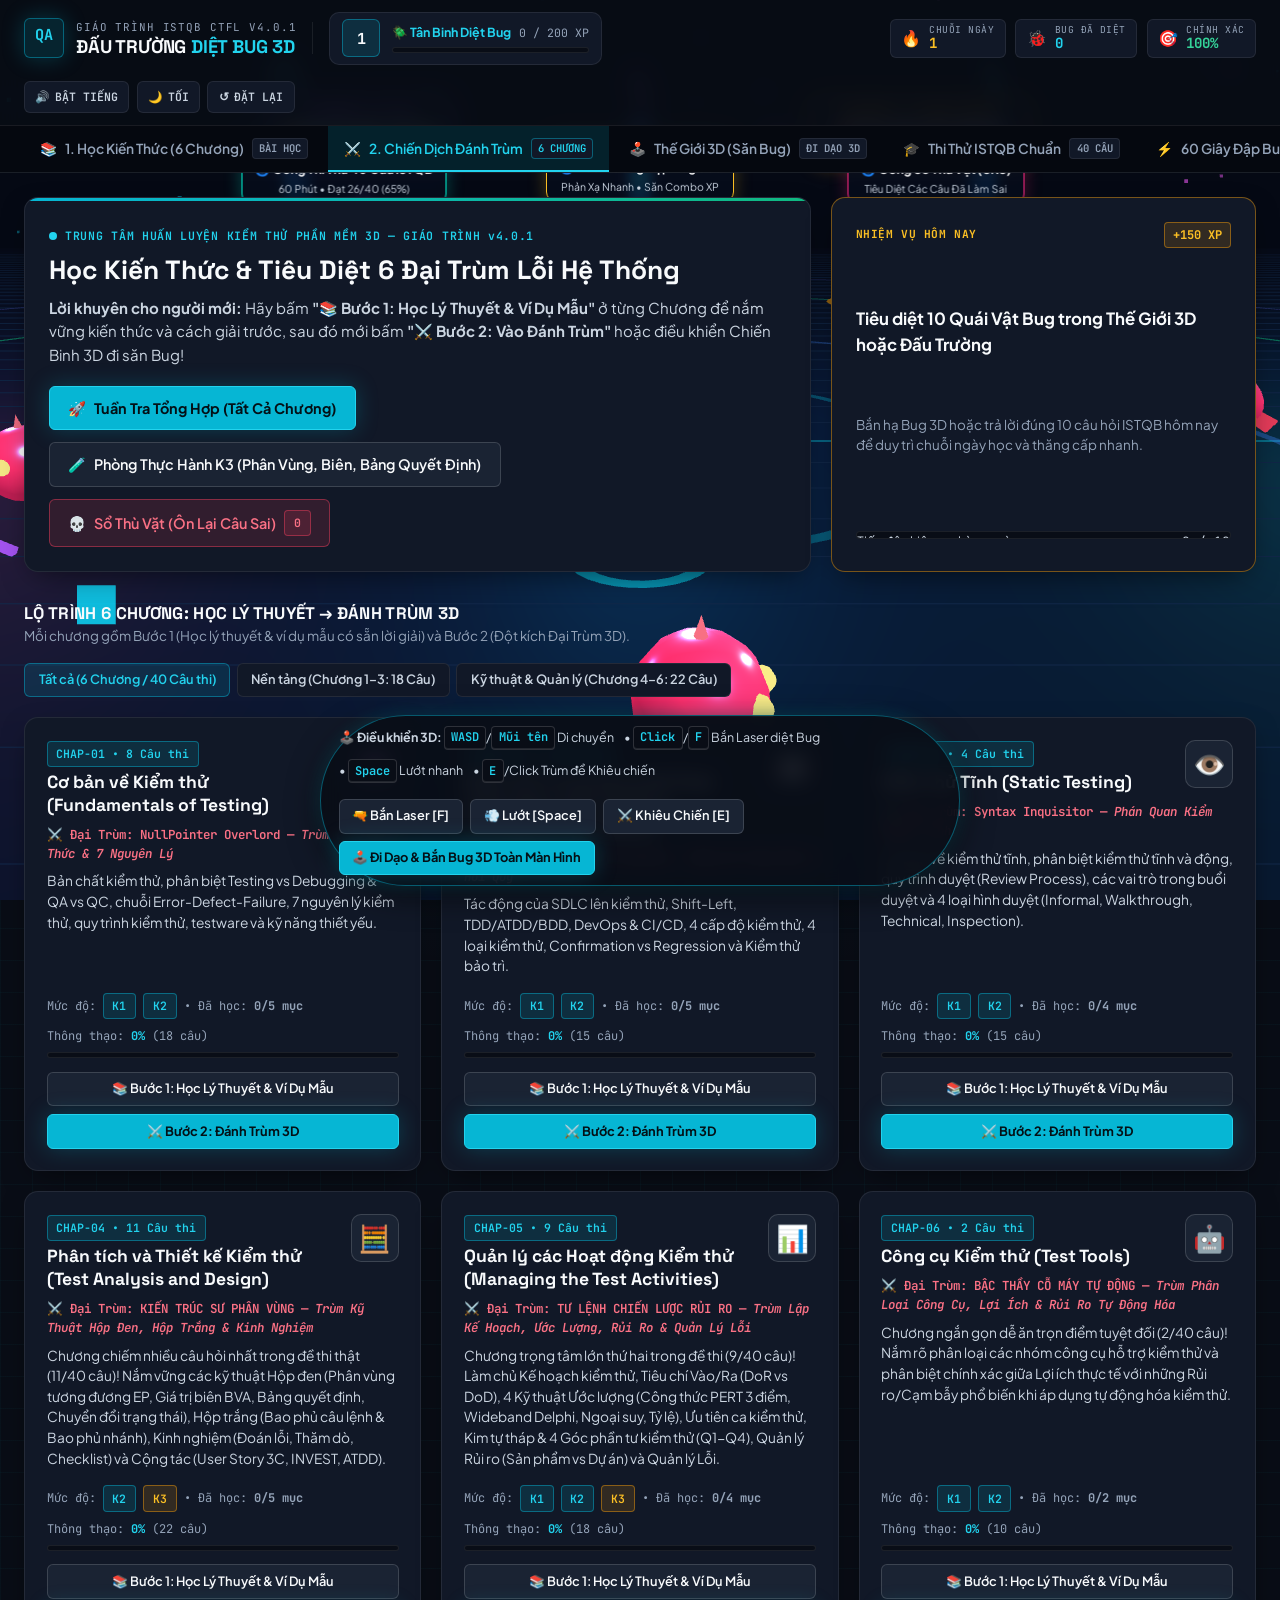
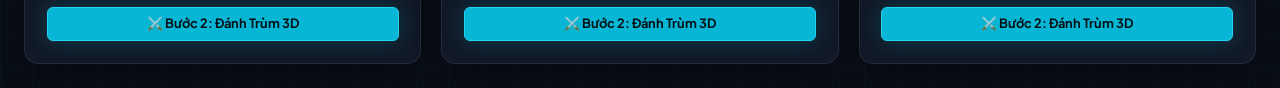
==== ctfl-game/index.html @ eb12db64 "first commit" ====
<!DOCTYPE html>
<html lang="vi" data-theme="dark">
<head>
  <meta charset="UTF-8" />
  <meta name="viewport" content="width=device-width, initial-scale=1.0" />
  <title>Đấu Trường Diệt Bug 3D — Học &amp; Luyện Thi ISTQB CTFL v4.0.1</title>
  <meta name="description" content="Hệ thống học lý thuyết, thực hành tương tác 3D và mô phỏng thi chứng chỉ ISTQB CTFL v4.0.1 tiếng Việt." />
  <link rel="preconnect" href="https://fonts.googleapis.com" />
  <link rel="preconnect" href="https://fonts.gstatic.com" crossorigin />
  <link href="https://fonts.googleapis.com/css2?family=JetBrains+Mono:ital,wght@0,400;0,500;0,600;0,700;1,400&family=Plus+Jakarta+Sans:wght@400;500;600;700;800&family=Space+Grotesk:wght@500;600;700&display=swap" rel="stylesheet" />
  <link rel="stylesheet" href="css/styles.css" />
</head>
<body>
  <!-- Full-Screen Interactive 3D Three.js World Canvas -->
  <canvas id="world3d-canvas" aria-label="Thế giới 3D Đấu Trường Săn Lỗi"></canvas>

  <!-- Background Particle & Tactical FX Canvas -->
  <canvas id="fx-canvas" aria-hidden="true"></canvas>

  <!-- 3D Action Control Bar & Interactive Guide HUD -->
  <div id="world3d-hud" class="world3d-hud" role="region" aria-label="Điều khiển nhân vật 3D">
    <div class="world3d-guide">
      <span><strong>🕹️ Điều khiển 3D:</strong> <kbd>WASD</kbd>/<kbd>Mũi tên</kbd> Di chuyển</span>
      <span>• <kbd>Click</kbd>/<kbd>F</kbd> Bắn Laser diệt Bug</span>
      <span>• <kbd>Space</kbd> Lướt nhanh</span>
      <span>• <kbd>E</kbd>/Click Trùm để Khiêu chiến</span>
    </div>
    <div class="world3d-actions">
      <button id="btn-3d-shoot" class="btn btn-sm btn-secondary" type="button">🔫 Bắn Laser [F]</button>
      <button id="btn-3d-dash" class="btn btn-sm btn-secondary" type="button">💨 Lướt [Space]</button>
      <button id="btn-3d-interact" class="btn btn-sm btn-secondary" type="button">⚔️ Khiêu Chiến [E]</button>
      <button id="btn-toggle-ui-panel" class="btn btn-sm btn-primary" type="button">🕹️ Đi Dạo &amp; Bắn Bug 3D Toàn Màn Hình</button>
    </div>
  </div>

  <!-- Floating Damage / Toast Notification Layer -->
  <div id="floating-fx-layer" class="floating-fx-layer" aria-live="polite"></div>
  <div id="toast-container" class="toast-container" aria-live="polite"></div>

  <!-- Top HUD Navigation & Player Command Bar -->
  <header class="hud-header" role="banner">
    <div class="hud-container">
      <!-- Brand + Player Profile Badge -->
      <div class="hud-brand-profile">
        <div class="brand-badge">
          <div class="brand-emblem" aria-hidden="true">
            <span class="emblem-core">QA</span>
            <span class="emblem-ring"></span>
          </div>
          <div class="brand-titles">
            <span class="brand-tag">GIÁO TRÌNH ISTQB CTFL v4.0.1</span>
            <h1 class="brand-name">ĐẤU TRƯỜNG <span class="text-cyan">DIỆT BUG 3D</span></h1>
          </div>
        </div>

        <div class="hud-divider" aria-hidden="true"></div>

        <!-- Player Tactical Stats Badge -->
        <div class="player-profile-badge" aria-label="Hồ sơ năng lực chiến binh QA">
          <div class="level-orb">
            <span id="hud-level" class="level-num">1</span>
          </div>
          <div class="profile-details">
            <div class="profile-top-row">
              <span id="hud-rank" class="rank-badge">🪲 Tân Binh Diệt Bug</span>
              <span id="hud-xp-text" class="xp-text">0 / 200 XP</span>
            </div>
            <div class="xp-bar-track" role="progressbar" aria-label="Tiến độ kinh nghiệm XP" aria-valuemin="0" aria-valuemax="100" aria-valuenow="0">
              <div id="hud-xp-bar" class="xp-bar-fill" style="width: 0%;"></div>
            </div>
          </div>
        </div>
      </div>

      <!-- Tactical Telemetry Counters -->
      <div class="hud-telemetry" aria-label="Chỉ số chiến đấu">
        <div class="telemetry-pill streak-pill" title="Chuỗi ngày học liên tiếp">
          <span class="telemetry-icon" aria-hidden="true">🔥</span>
          <div class="telemetry-data">
            <span class="telemetry-label">CHUỖI NGÀY</span>
            <span id="hud-streak" class="telemetry-val">1</span>
          </div>
        </div>
        <div class="telemetry-pill bugs-pill" title="Tổng số Bug đã tiêu diệt">
          <span class="telemetry-icon" aria-hidden="true">🐞</span>
          <div class="telemetry-data">
            <span class="telemetry-label">BUG ĐÃ DIỆT</span>
            <span id="hud-bugs-smashed" class="telemetry-val">0</span>
          </div>
        </div>
        <div class="telemetry-pill accuracy-pill" title="Độ chính xác trung bình">
          <span class="telemetry-icon" aria-hidden="true">🎯</span>
          <div class="telemetry-data">
            <span class="telemetry-label">CHÍNH XÁC</span>
            <span id="hud-accuracy" class="telemetry-val">100%</span>
          </div>
        </div>
      </div>

      <!-- Utility Controls -->
      <div class="hud-utilities">
        <button id="btn-sound-toggle" class="icon-btn" type="button" aria-label="Bật/Tắt âm thanh chiến thuật" title="Bật/Tắt Âm thanh">
          <span class="util-icon" aria-hidden="true">🔊</span>
          <span class="util-label">ÂM THANH</span>
        </button>
        <button id="btn-theme-toggle" class="icon-btn" type="button" aria-label="Chuyển đổi giao diện Sáng/Tối" title="Chuyển chế độ Sáng / Tối">
          <span class="util-icon" aria-hidden="true">🌗</span>
          <span class="util-label">GIAO DIỆN</span>
        </button>
        <button id="btn-reset-progress" class="icon-btn icon-btn-danger" type="button" aria-label="Đặt lại toàn bộ dữ liệu" title="Đặt lại tiến trình học tập">
          <span class="util-icon" aria-hidden="true">↺</span>
          <span class="util-label">ĐẶT LẠI</span>
        </button>
      </div>
    </div>

    <!-- Primary Tactical Mode Navigation Tabs -->
    <nav class="hud-nav" aria-label="Chế độ huấn luyện chính">
      <div class="hud-nav-inner">
        <button class="nav-tab" type="button" data-view="study">
          <span class="nav-tab-icon" aria-hidden="true">📚</span>
          <span class="nav-tab-text">1. Học Kiến Thức (6 Chương)</span>
          <span class="nav-tab-code">BÀI HỌC</span>
        </button>
        <button class="nav-tab active" type="button" data-view="campaign">
          <span class="nav-tab-icon" aria-hidden="true">⚔️</span>
          <span class="nav-tab-text">2. Chiến Dịch Đánh Trùm</span>
          <span class="nav-tab-code">6 CHƯƠNG</span>
        </button>
        <button class="nav-tab" type="button" data-view="world3d">
          <span class="nav-tab-icon" aria-hidden="true">🕹️</span>
          <span class="nav-tab-text">Thế Giới 3D (Săn Bug)</span>
          <span class="nav-tab-code">ĐI DẠO 3D</span>
        </button>
        <button class="nav-tab" type="button" data-view="exam">
          <span class="nav-tab-icon" aria-hidden="true">🎓</span>
          <span class="nav-tab-text">Thi Thử ISTQB Chuẩn</span>
          <span class="nav-tab-code">40 CÂU</span>
        </button>
        <button class="nav-tab" type="button" data-view="blitz">
          <span class="nav-tab-icon" aria-hidden="true">⚡</span>
          <span class="nav-tab-text">60 Giây Đập Bug</span>
          <span class="nav-tab-code">60 GIÂY</span>
        </button>
        <button class="nav-tab" type="button" data-view="flashcards">
          <span class="nav-tab-icon" aria-hidden="true">🃏</span>
          <span class="nav-tab-text">Thẻ Nhớ Thuật Ngữ</span>
          <span class="nav-tab-code">LẬT THẺ</span>
        </button>
        <button class="nav-tab" type="button" data-view="codex">
          <span class="nav-tab-icon" aria-hidden="true">📖</span>
          <span class="nav-tab-text">Bí Kíp &amp; Thành Tựu</span>
          <span class="nav-tab-code">TRA CỨU</span>
        </button>
      </div>
    </nav>
  </header>

  <!-- Main Workspace -->
  <main class="main-workspace" role="main">

    <!-- ===================================================================
         VIEW 0: HỌC KIẾN THỨC TRƯỚC KHI THI (#view-study)
         =================================================================== -->
    <section id="view-study" class="view-section hidden" aria-labelledby="study-heading">
      <div class="codex-explorer-card" style="margin-bottom: 1.5rem;">
        <div class="codex-explorer-header">
          <div>
            <span class="status-badge badge-emerald">BƯỚC 1: HỌC LÝ THUYẾT &amp; VÍ DỤ MẪU TRƯỚC KHI ĐÁNH TRÙM</span>
            <h2 id="study-heading" class="exam-main-title" style="margin-top:0.35rem;">📚 Học Kiến Thức Từng Mục &amp; Giải Bài Tập Mẫu (6 Chương ISTQB)</h2>
            <p class="section-hint">Đọc kỹ lý thuyết trọng tâm, mẹo nhớ nhanh và bấm xem lời giải mẫu của từng mục trước khi bước vào đấu trường đánh Trùm!</p>
          </div>
        </div>
        <div id="study-chapter-tabs" class="filter-pill-group codex-tabs" role="tablist" aria-label="Chọn chương để học">
          <!-- Chapter buttons injected by app.js -->
        </div>
        <div id="study-chapter-overview" class="study-overview-banner">
          <!-- Chapter summary & progress injected by app.js -->
        </div>
        <div id="study-lessons-list" class="study-lessons-grid">
          <!-- Step-by-step interactive lessons injected by app.js -->
        </div>
      </div>
    </section>

    <!-- ===================================================================
         VIEW 1: CAMPAIGN COMMAND CENTER (#view-campaign)
         =================================================================== -->
    <section id="view-campaign" class="view-section active" aria-labelledby="campaign-heading">
      <!-- Tactical Hero Banner + Quick Missions -->
      <div class="campaign-hero">
        <div class="hero-main-card">
          <div class="hero-eyebrow">
            <span class="status-dot pulse-cyan"></span>
            <span>TRUNG TÂM HUẤN LUYỆN KIỂM THỬ PHẦN MỀM 3D — GIÁO TRÌNH v4.0.1</span>
          </div>
          <h2 id="campaign-heading" class="hero-title">Học Kiến Thức &amp; Tiêu Diệt 6 Đại Trùm Lỗi Hệ Thống</h2>
          <p class="hero-desc">
            <strong>Lời khuyên cho người mới:</strong> Hãy bấm <strong>"📚 Bước 1: Học Lý Thuyết &amp; Ví Dụ Mẫu"</strong> ở từng Chương để nắm vững kiến thức và cách giải trước, sau đó mới bấm <strong>"⚔️ Bước 2: Vào Đánh Trùm"</strong> hoặc điều khiển Chiến Binh 3D đi săn Bug!
          </p>
          <div class="hero-quick-actions">
            <button id="btn-practice-all" class="btn btn-primary" type="button" data-action="practice-all">
              <span aria-hidden="true">🚀</span> Tuần Tra Tổng Hợp (Tất Cả Chương)
            </button>
            <button id="btn-k3-lab" class="btn btn-secondary" type="button" data-action="k3-lab">
              <span aria-hidden="true">🧪</span> Phòng Thực Hành K3 (Phân Vùng, Biên, Bảng Quyết Định)
            </button>
            <button id="btn-mistake-raid" class="btn btn-danger-outline" type="button" data-action="mistake-raid">
              <span aria-hidden="true">💀</span> Sổ Thù Vặt (Ôn Lại Câu Sai)
              <span id="mistake-count" class="badge-pill badge-rose">0</span>
            </button>
          </div>
        </div>

        <!-- Daily Quest & Tactical Readiness Card -->
        <aside id="daily-quest-box" class="daily-quest-card" aria-label="Nhiệm vụ hàng ngày">
          <div class="dq-header">
            <span class="dq-tag">NHIỆM VỤ HÔM NAY</span>
            <span id="daily-quest-reward" class="dq-reward">+150 XP</span>
          </div>
          <h3 id="daily-quest-title" class="dq-title">Tiêu diệt 10 Quái Vật Bug trong Thế Giới 3D hoặc Đấu Trường</h3>
          <p id="daily-quest-desc" class="dq-desc">Hoàn thành mục tiêu mỗi ngày để duy trì chuỗi ngày học và thăng cấp nhanh.</p>
          <div class="dq-progress-wrap">
            <div class="dq-progress-meta">
              <span id="daily-quest-status">Tiến độ nhiệm vụ</span>
              <span id="daily-quest-progress" class="mono-text">0 / 10</span>
            </div>
            <div class="progress-track">
              <div id="daily-quest-bar" class="progress-fill fill-amber" style="width: 0%;"></div>
            </div>
          </div>
        </aside>
      </div>

      <!-- Chapter Filter & Syllabus Weight Overview Bar -->
      <div class="section-toolbar">
        <div class="toolbar-left">
          <h3 class="section-subtitle">LỘ TRÌNH 6 CHƯƠNG: HỌC LÝ THUYẾT → ĐÁNH TRÙM 3D</h3>
          <p class="section-hint">Mỗi chương gồm Bước 1 (Học lý thuyết &amp; ví dụ mẫu có sẵn lời giải) và Bước 2 (Đột kích Đại Trùm 3D).</p>
        </div>
        <div id="campaign-filter-bar" class="filter-pill-group" role="group" aria-label="Lọc chương">
          <button class="filter-pill active" type="button" data-filter="all">Tất cả (6 Chương / 40 Câu thi)</button>
          <button class="filter-pill" type="button" data-filter="core">Nền tảng (Chương 1–3: 18 Câu)</button>
          <button class="filter-pill" type="button" data-filter="advanced">Kỹ thuật &amp; Quản lý (Chương 4–6: 22 Câu)</button>
        </div>
      </div>

      <!-- 6-Chapter Boss Grid (Populated dynamically by app.js, with semantic fallback) -->
      <div id="chapter-grid" class="chapter-boss-grid" role="list" aria-label="Danh sách 6 chương và Boss">
        <!-- JS injects 6 chapter cards here -->
      </div>
    </section>

    <!-- ===================================================================
         VIEW 2: ACTIVE BATTLE ARENA (#view-arena)
         =================================================================== -->
    <section id="view-arena" class="view-section hidden" aria-labelledby="arena-mode-title">
      <!-- Arena Tactical Top Bar -->
      <div class="arena-top-bar">
        <button id="btn-arena-exit" class="btn btn-ghost btn-sm" type="button">
          <span aria-hidden="true">←</span> Rút Lui Về Căn Cứ
        </button>

        <div class="arena-mission-info">
          <span class="mission-tag">ĐẤU TRƯỜNG DIỆT TRÙM 3D</span>
          <h2 id="arena-mode-title" class="arena-title">Chiến Dịch Chương 1: Cơ bản về Kiểm thử</h2>
        </div>

        <div class="arena-progress-cluster">
          <div class="arena-progress-meta">
            <span class="mono-label">TIẾN ĐỘ TRẬN ĐẤU</span>
            <span id="arena-progress-text" class="mono-val">Câu 1 / 12</span>
          </div>
          <div class="progress-track arena-track">
            <div id="arena-progress-bar" class="progress-fill fill-cyan" style="width: 7%;"></div>
          </div>
        </div>

        <div class="arena-timer-box" title="Thời gian suy nghĩ câu hỏi">
          <span class="timer-icon" aria-hidden="true">⏱️</span>
          <span id="arena-timer" class="mono-timer">00:00</span>
        </div>
      </div>

      <!-- Combatants HUD: Player vs Boss -->
      <div class="combat-hud-grid">
        <!-- Player Fighter Card -->
        <div id="player-combat-card" class="combatant-card player-card">
          <div class="combatant-header">
            <div class="combatant-avatar player-avatar" aria-hidden="true">🛡️</div>
            <div class="combatant-identity">
              <div class="combatant-name-row">
                <span class="combatant-role">CHIẾN BINH TESTER</span>
                <span id="player-combo-badge" class="combo-badge">LIÊN KÍCH x1</span>
              </div>
              <h3 class="combatant-name">Chiến Binh Kiểm Thử 3D</h3>
            </div>
          </div>
          <div class="hp-bar-container">
            <div class="hp-bar-labels">
              <span>MÁU CHIẾN BINH (HP)</span>
              <span id="player-hp-text" class="mono-text">100 / 100</span>
            </div>
            <div class="hp-track">
              <div id="player-hp-bar" class="hp-fill hp-emerald" style="width: 100%;"></div>
            </div>
          </div>
          <div id="player-floating-dmg" class="combat-float-anchor" aria-hidden="true"></div>
        </div>

        <!-- VS Divider -->
        <div class="combat-vs-badge" aria-hidden="true">
          <span>ĐẤU</span>
        </div>

        <!-- Boss Fighter Card -->
        <div id="boss-combat-card" class="combatant-card boss-card">
          <div class="combatant-header">
            <div id="boss-avatar" class="combatant-avatar boss-avatar" aria-hidden="true">👾</div>
            <div class="combatant-identity">
              <div class="combatant-name-row">
                <span id="boss-title" class="combatant-role text-rose">Trùm Lỗi Nhận Thức &amp; Nguyên Lý</span>
              </div>
              <h3 id="boss-name" class="combatant-name">Đại Ma Vương NullPointer</h3>
            </div>
          </div>
          <div class="hp-bar-container">
            <div class="hp-bar-labels">
              <span>MÁU TRÙM CHƯƠNG (HP)</span>
              <span id="boss-hp-text" class="mono-text">100 / 100</span>
            </div>
            <div class="hp-track">
              <div id="boss-hp-bar" class="hp-fill hp-rose" style="width: 100%;"></div>
            </div>
          </div>
          <p id="boss-dialogue" class="boss-dialogue">"Ngươi nghĩ kiểm thử có thể chứng minh phần mềm không còn lỗi sao? Thật ngây thơ!"</p>
          <div id="boss-floating-dmg" class="combat-float-anchor" aria-hidden="true"></div>
        </div>
      </div>

      <!-- Tactical Power-ups Bar -->
      <div class="powerups-bar" role="toolbar" aria-label="Công cụ trợ chiến">
        <span class="powerups-label">KỸ NĂNG HỖ TRỢ:</span>
        <button id="powerup-5050" class="powerup-btn" type="button" title="Loại bỏ 2 phương án sai">
          <span class="pu-icon" aria-hidden="true">🔍</span>
          <span class="pu-name">Loại 2 Đáp Án Sai</span>
          <span class="pu-count" data-pu-count="5050">1</span>
        </button>
        <button id="powerup-freeze" class="powerup-btn" type="button" title="Đóng băng đồng hồ &amp; nhận thêm XP">
          <span class="pu-icon" aria-hidden="true">❄️</span>
          <span class="pu-name">Đóng Băng Giờ</span>
          <span class="pu-count" data-pu-count="freeze">1</span>
        </button>
        <button id="powerup-peek" class="powerup-btn" type="button" title="Mở/Ẩn bài học lý thuyết của mục này (Miễn phí &amp; Không giới hạn)">
          <span class="pu-icon" aria-hidden="true">📖</span>
          <span class="pu-name">📖 Mở Bài Học Mục Này</span>
          <span class="pu-count" data-pu-count="peek">∞</span>
        </button>
        <button id="powerup-shield" class="powerup-btn" type="button" title="Hồi phục +30 Máu Chiến Binh">
          <span class="pu-icon" aria-hidden="true">💉</span>
          <span class="pu-name">Hồi +30 Máu</span>
          <span class="pu-count" data-pu-count="shield">1</span>
        </button>
      </div>

      <!-- Question Tactical Terminal Card -->
      <article id="arena-question-card" class="question-terminal-card">
        <header class="q-meta-header">
          <div class="q-badges-left">
            <span id="q-chapter-badge" class="meta-badge badge-cyan">CHƯƠNG 1</span>
            <span id="q-section-badge" class="meta-badge badge-slate">Mục 1.1</span>
            <span id="q-klevel-badge" class="meta-badge badge-amber">K2</span>
            <span id="q-difficulty-badge" class="meta-badge badge-outline">Chuẩn thi</span>
          </div>
          <div class="q-shortcut-hint">
            <span>Phím tắt: <kbd>1</kbd>-<kbd>4</kbd> hoặc <kbd>A</kbd>-<kbd>D</kbd> chọn đáp án • <kbd>Enter</kbd> tiếp tục</span>
          </div>
        </header>

        <!-- Syllabus Study Guide Box (Auto-populated for current question's section so user can study before answering!) -->
        <aside id="q-peek-box" class="q-peek-drawer" aria-live="polite">
          <!-- Populated automatically for every question with collapsible theory + memory hook -->
        </aside>

        <div class="q-scenario-body">
          <p id="q-scenario-text" class="q-scenario-text">
            Đang tải tình huống kiểm thử từ cơ sở dữ liệu ISTQB CTFL v4.0.1...
          </p>
        </div>

        <!-- Answer Options List -->
        <div id="q-options-list" class="q-options-grid" role="group" aria-label="Các phương án trả lời">
          <!-- Buttons injected by app.js -->
        </div>

        <!-- Post-Answer Feedback & Syllabus Explanation Panel -->
        <div id="q-feedback-panel" class="q-feedback-panel hidden" aria-live="polite">
          <div class="feedback-header">
            <h4 id="q-feedback-title" class="feedback-title">🔥 ĐÒN ĐÁNH CHÍ MẠNG! CHÍNH XÁC!</h4>
          </div>
          <div class="feedback-body">
            <div class="explanation-block">
              <span class="block-label">PHÂN TÍCH ĐÁP ÁN CHUẨN GIÁO TRÌNH v4.0.1:</span>
              <p id="q-explanation-text" class="explanation-text"></p>
            </div>
            <div class="mnemonic-block">
              <span class="mnemonic-icon" aria-hidden="true">💡</span>
              <div class="mnemonic-content">
                <span class="block-label text-amber">MẸO GHI NHỚ NHANH:</span>
                <p id="q-mnemonic-text" class="mnemonic-text"></p>
              </div>
            </div>
          </div>
          <div class="feedback-footer">
            <button id="btn-next-question" class="btn btn-primary btn-lg" type="button">
              Câu Tiếp Theo <span aria-hidden="true">→</span> <kbd class="kbd-inline">Enter</kbd>
            </button>
          </div>
        </div>
      </article>
    </section>

    <!-- ===================================================================
         VIEW 3: OFFICIAL ISTQB MOCK EXAM SIMULATOR (#view-exam)
         =================================================================== -->
    <section id="view-exam" class="view-section hidden" aria-labelledby="exam-heading">
      <!-- Exam Intro / Start Screen -->
      <div id="exam-intro-card" class="exam-intro-card">
        <div class="exam-intro-header">
          <span class="status-badge badge-cyan">CHẾ ĐỘ MÔ PHỎNG KỲ THI QUỐC TẾ</span>
          <h2 id="exam-heading" class="exam-main-title">Thi Thử ISTQB CTFL v4.0.1 Chuẩn Quốc Tế</h2>
          <p class="exam-intro-desc">
            Đề thi được trích xuất ngẫu nhiên theo đúng ma trận phân bổ câu hỏi chính thức của ISTQB Foundation Level v4.0.1. Không hiển thị đáp án trong lúc làm bài; kết quả và giải thích chi tiết từng câu sẽ được công bố ngay khi nộp bài.
          </p>
        </div>

        <div class="exam-specs-grid">
          <div class="spec-stat-box">
            <span class="spec-label">SỐ LƯỢNG CÂU HỎI</span>
            <span class="spec-value mono-text">40 Câu</span>
            <span class="spec-note">Trắc nghiệm 4 lựa chọn (1 đáp án đúng)</span>
          </div>
          <div class="spec-stat-box">
            <span class="spec-label">THỜI GIAN LÀM BÀI</span>
            <span class="spec-value mono-text">60:00 Phút</span>
            <span class="spec-note">Tự động thu bài khi hết giờ</span>
          </div>
          <div class="spec-stat-box">
            <span class="spec-label">ĐIỂM ĐẠT CHUẨN</span>
            <span class="spec-value mono-text text-emerald">26 / 40 (65%)</span>
            <span class="spec-note">Mỗi câu đúng +1 điểm, không trừ điểm câu sai</span>
          </div>
        </div>

        <!-- Official ISTQB v4.0.1 Chapter Weight Table -->
        <div class="exam-table-wrapper">
          <h3 class="table-caption">Ma Trận Phân Bổ Câu Hỏi Chuẩn ISTQB CTFL v4.0.1</h3>
          <table class="tactical-table">
            <thead>
              <tr>
                <th>Chương</th>
                <th>Nội dung Giáo trình v4.0.1</th>
                <th>Mức độ nhận thức</th>
                <th>Số câu trong đề</th>
                <th>Tỷ trọng</th>
              </tr>
            </thead>
            <tbody>
              <tr>
                <td class="mono-text text-cyan">Chương 1</td>
                <td>Cơ bản về Kiểm thử (Fundamentals of Testing)</td>
                <td><span class="badge-inline">K1, K2</span></td>
                <td class="mono-text font-bold">8 câu</td>
                <td class="mono-text">20%</td>
              </tr>
              <tr>
                <td class="mono-text text-cyan">Chương 2</td>
                <td>Kiểm thử trong Vòng đời Phát triển Phần mềm (SDLC)</td>
                <td><span class="badge-inline">K1, K2</span></td>
                <td class="mono-text font-bold">6 câu</td>
                <td class="mono-text">15%</td>
              </tr>
              <tr>
                <td class="mono-text text-cyan">Chương 3</td>
                <td>Kiểm thử Tĩnh (Static Testing)</td>
                <td><span class="badge-inline">K1, K2</span></td>
                <td class="mono-text font-bold">4 câu</td>
                <td class="mono-text">10%</td>
              </tr>
              <tr>
                <td class="mono-text text-cyan">Chương 4</td>
                <td>Phân tích và Thiết kế Kiểm thử (Test Analysis &amp; Design)</td>
                <td><span class="badge-inline badge-amber">K2, K3</span></td>
                <td class="mono-text font-bold text-amber">11 câu</td>
                <td class="mono-text text-amber">27.5%</td>
              </tr>
              <tr>
                <td class="mono-text text-cyan">Chương 5</td>
                <td>Quản lý các Hoạt động Kiểm thử (Managing the Test Activities)</td>
                <td><span class="badge-inline badge-amber">K1, K2, K3</span></td>
                <td class="mono-text font-bold">9 câu</td>
                <td class="mono-text">22.5%</td>
              </tr>
              <tr>
                <td class="mono-text text-cyan">Chương 6</td>
                <td>Công cụ Kiểm thử (Test Tools)</td>
                <td><span class="badge-inline">K1, K2</span></td>
                <td class="mono-text font-bold">2 câu</td>
                <td class="mono-text">5%</td>
              </tr>
            </tbody>
          </table>
        </div>

        <div class="exam-intro-actions">
          <button id="btn-start-exam" class="btn btn-primary btn-lg" type="button">
            <span aria-hidden="true">🎯</span> Bắt Đầu Kỳ Thi Thử (40 Câu / 60 Phút)
          </button>
        </div>

        <div id="exam-history-box" class="exam-history-section">
          <!-- Optional exam history populated by app.js -->
        </div>
      </div>

      <!-- Active Exam Workspace (Hidden until started) -->
      <div id="exam-workspace" class="exam-workspace hidden">
        <div class="exam-top-bar">
          <div class="exam-status-left">
            <span class="badge-pill badge-cyan">ĐANG LÀM BÀI THI THỬ</span>
            <span id="exam-q-counter" class="mono-val">Câu 1 / 40</span>
          </div>

          <div class="exam-timer-cluster">
            <span aria-hidden="true">⏳</span>
            <span id="exam-timer" class="mono-timer">60:00</span>
          </div>

          <div class="exam-actions-right">
            <button id="btn-exam-flag" class="btn btn-secondary btn-sm" type="button">
              <span aria-hidden="true">🚩</span> Đánh dấu xem lại
            </button>
            <button id="btn-exam-submit" class="btn btn-primary btn-sm" type="button">
              <span aria-hidden="true">✓</span> Nộp Bài Thi
            </button>
          </div>
        </div>

        <div class="exam-split-layout">
          <!-- Left: Question & Options -->
          <div class="exam-main-pane">
            <article id="exam-q-card" class="question-terminal-card exam-card">
              <!-- Question text or badges rendered here by app.js -->
            </article>
            <div id="exam-options-list" class="q-options-grid exam-options-grid" role="group" aria-label="Lựa chọn đáp án bài thi">
              <!-- Options rendered here by app.js -->
            </div>

            <div class="exam-bottom-nav">
              <button id="btn-exam-prev" class="btn btn-secondary" type="button">
                <span aria-hidden="true">←</span> Câu Trước
              </button>
              <button id="btn-exam-next" class="btn btn-primary" type="button">
                Câu Tiếp Theo <span aria-hidden="true">→</span>
              </button>
            </div>
          </div>

          <!-- Right: 40-Question Navigator Grid -->
          <aside class="exam-sidebar-nav" aria-label="Bảng điều hướng 40 câu hỏi">
            <h3 class="sidebar-title">BẢNG ĐIỀU HƯỚNG (40 CÂU)</h3>
            <div class="nav-legend">
              <span class="legend-item"><i class="dot dot-current"></i> Đang xem</span>
              <span class="legend-item"><i class="dot dot-answered"></i> Đã chọn</span>
              <span class="legend-item"><i class="dot dot-flagged"></i> Cắm cờ</span>
            </div>
            <div id="exam-nav-grid" class="exam-nav-grid">
              <!-- 40 question pills injected by app.js -->
            </div>
          </aside>
        </div>
      </div>

      <!-- Exam Results Panel (Hidden until submitted) -->
      <div id="exam-result-panel" class="exam-result-panel hidden">
        <div class="exam-result-header">
          <div class="score-circle-card">
            <span class="score-label">ĐIỂM SỐ CỦA BẠN</span>
            <div id="exam-score-big" class="score-big mono-text">0 / 40</div>
            <span id="exam-pass-badge" class="badge-pill badge-emerald">ĐẠT CHUẨN ISTQB (PASS)</span>
            <p class="score-meta">Thời gian hoàn thành: <strong id="exam-time-taken" class="mono-text">00:00</strong></p>
          </div>

          <div class="exam-breakdown-card">
            <h3 class="card-section-title">PHÂN TÍCH KẾT QUẢ THEO 6 CHƯƠNG</h3>
            <div id="exam-chapter-breakdown" class="chapter-breakdown-list">
              <!-- Chapter bars injected by app.js -->
            </div>
            <div class="exam-result-actions">
              <button id="btn-exam-retry" class="btn btn-primary" type="button">
                <span aria-hidden="true">🔄</span> Thi Đề Mới (40 Câu Khác)
              </button>
            </div>
          </div>
        </div>

        <div class="exam-review-container">
          <h3 class="card-section-title">CHI TIẾT ĐÁP ÁN &amp; GIẢI THÍCH TOÀN BỘ 40 CÂU HỎI</h3>
          <div id="exam-review-list" class="exam-review-list">
            <!-- Detailed review cards injected by app.js -->
          </div>
        </div>
      </div>
    </section>

    <!-- ===================================================================
         VIEW 4: 60s BUG SMASHER BLITZ (#view-blitz)
         =================================================================== -->
    <section id="view-blitz" class="view-section hidden" aria-labelledby="blitz-heading">
      <!-- Blitz Intro -->
      <div id="blitz-intro" class="blitz-intro-card">
        <div class="blitz-badge-wrap">
          <span class="status-badge badge-amber">LUYỆN PHẢN XẠ SIÊU TỐC</span>
        </div>
        <h2 id="blitz-heading" class="exam-main-title">⚡ 60 Giây Đập Bug Tốc Độ</h2>
        <p class="exam-intro-desc">
          60 giây sinh tử! Trả lời nhanh và chính xác nhất có thể để nhân hệ số Liên Kích từ <strong>x1</strong> lên <strong>x5</strong>. Mỗi chuỗi 5 câu đúng liên tiếp sẽ thưởng nóng <strong>+2 giây</strong> vào đồng hồ đếm ngược!
        </p>
        <div class="blitz-rules-row">
          <div class="rule-pill">⏱️ 60 Giây Cố Định</div>
          <div class="rule-pill">🔥 Chuỗi 5 Câu Đúng = +2 Giây</div>
          <div class="rule-pill">⚡ Nhân Điểm Tối Đa x5</div>
        </div>
        <button id="btn-start-blitz" class="btn btn-primary btn-lg" type="button">
          <span aria-hidden="true">⚡</span> Bắt Đầu Đập Bug 60 Giây!
        </button>
      </div>

      <!-- Blitz Active Workspace -->
      <div id="blitz-workspace" class="blitz-workspace hidden">
        <div class="blitz-hud-bar">
          <div class="blitz-stat-box">
            <span class="mono-label">THỜI GIAN CÒN LẠI</span>
            <span id="blitz-timer" class="mono-timer text-amber">60s</span>
          </div>
          <div class="blitz-stat-box">
            <span class="mono-label">ĐIỂM SỐ</span>
            <span id="blitz-score" class="mono-timer text-cyan">0</span>
          </div>
          <div class="blitz-stat-box">
            <span class="mono-label">HỆ SỐ NHÂN</span>
            <span id="blitz-multiplier" class="combo-badge combo-lg">x1</span>
          </div>
        </div>

        <div id="blitz-q-box" class="question-terminal-card blitz-card">
          <!-- Blitz question & options injected by app.js -->
        </div>
      </div>

      <!-- Blitz Results -->
      <div id="blitz-result" class="blitz-result-card hidden">
        <!-- Populated by app.js or structured for blitz summary -->
      </div>
    </section>

    <!-- ===================================================================
         VIEW 5: INTERACTIVE 3D FLIP FLASHCARDS & SRS (#view-flashcards)
         =================================================================== -->
    <section id="view-flashcards" class="view-section hidden" aria-labelledby="fc-heading">
      <div class="section-toolbar">
        <div class="toolbar-left">
          <h2 id="fc-heading" class="section-subtitle">THẺ NHỚ 3D &amp; ÔN TẬP THUẬT NGỮ TRỌNG TÂM</h2>
          <p class="section-hint">Nhấp vào thẻ hoặc nhấn phím <kbd>Space</kbd> / <kbd>F</kbd> để lật mặt sau xem định nghĩa chuẩn và mẹo ghi nhớ.</p>
        </div>
        <div class="fc-toolbar-controls">
          <label for="fc-chapter-filter" class="sr-only">Lọc theo chương</label>
          <select id="fc-chapter-filter" class="tactical-select" aria-label="Lọc thẻ nhớ theo chương">
            <option value="all">Tất cả 6 Chương (48 Thẻ)</option>
            <option value="review">Chưa thuộc (Cần ôn lại)</option>
            <option value="1">Chương 1: Cơ bản về Kiểm thử</option>
            <option value="2">Chương 2: Kiểm thử trong SDLC</option>
            <option value="3">Chương 3: Kiểm thử Tĩnh</option>
            <option value="4">Chương 4: Phân tích &amp; Thiết kế Kiểm thử</option>
            <option value="5">Chương 5: Quản lý Hoạt động Kiểm thử</option>
            <option value="6">Chương 6: Công cụ Kiểm thử</option>
          </select>
          <span id="fc-counter" class="mono-badge">Thẻ 1 / 48</span>
        </div>
      </div>

      <!-- 3D Flip Card Stage -->
      <div class="flashcard-stage">
        <div id="fc-card" class="fc-card-3d" tabindex="0" role="button" aria-label="Thẻ nhớ thuật ngữ ISTQB - Nhấn để lật">
          <div class="fc-card-inner">
            <!-- Front Face -->
            <div class="fc-face fc-face-front">
              <div class="fc-face-top">
                <span id="fc-front-meta" class="meta-badge badge-cyan">Chương 1 • Mục 1.1</span>
                <span class="fc-flip-hint">Lật thẻ ↻</span>
              </div>
              <div class="fc-face-center">
                <h3 id="fc-front-term" class="fc-term-title">7 Nguyên lý Kiểm thử (7 Testing Principles)</h3>
              </div>
              <div class="fc-face-bottom">
                <span>THUẬT NGỮ &amp; KHÁI NIỆM TRỌNG TÂM ISTQB v4.0.1</span>
              </div>
            </div>

            <!-- Back Face -->
            <div class="fc-face fc-face-back">
              <div class="fc-face-top">
                <span class="meta-badge badge-emerald">ĐỊNH NGHĨA CHUẨN GIÁO TRÌNH</span>
                <span class="fc-flip-hint">Lật lại ↻</span>
              </div>
              <div class="fc-face-center fc-back-scroll">
                <p id="fc-back-def" class="fc-def-text"></p>
                <div class="fc-hook-box">
                  <span class="hook-label">💡 MẸO GHI NHỚ NHANH:</span>
                  <p id="fc-back-hook" class="fc-hook-text"></p>
                </div>
              </div>
            </div>
          </div>
        </div>
      </div>

      <!-- Flashcard Controls -->
      <div class="fc-controls-bar">
        <button id="btn-fc-prev" class="btn btn-secondary" type="button">
          <span aria-hidden="true">←</span> Thẻ Trước
        </button>
        <button id="btn-fc-flip" class="btn btn-ghost" type="button">
          <span aria-hidden="true">🔄</span> Lật Thẻ (<kbd>F</kbd>)
        </button>
        <button id="btn-fc-review" class="btn btn-warning-outline" type="button">
          <span aria-hidden="true">📌</span> Cần Ôn Lại
        </button>
        <button id="btn-fc-know" class="btn btn-success" type="button">
          <span aria-hidden="true">✓</span> Đã Thuộc Lòng (+XP)
        </button>
        <button id="btn-fc-next" class="btn btn-secondary" type="button">
          Thẻ Tiếp <span aria-hidden="true">→</span>
        </button>
      </div>
    </section>

    <!-- ===================================================================
         VIEW 6: SYLLABUS CODEX & MASTERY DASHBOARD (#view-codex)
         =================================================================== -->
    <section id="view-codex" class="view-section hidden" aria-labelledby="codex-heading">
      <!-- Mastery Analytics & Achievements Row -->
      <div class="codex-dashboard-grid">
        <div class="codex-panel">
          <h2 id="codex-heading" class="card-section-title">📊 ĐỘ THÔNG THẠO THEO 6 CHƯƠNG</h2>
          <div id="mastery-chart" class="mastery-chart-box">
            <!-- Mastery progress bars injected by app.js -->
          </div>
        </div>

        <div class="codex-panel">
          <h3 class="card-section-title">🏆 HUY HIỆU CHIẾN CÔNG KIỂM THỬ</h3>
          <div id="achievements-grid" class="achievements-grid">
            <!-- Achievements badges injected by app.js -->
          </div>
        </div>
      </div>

      <!-- Syllabus Cheat Sheet Explorer -->
      <div class="codex-explorer-card">
        <div class="codex-explorer-header">
          <div>
            <h3 class="card-section-title">📡 BÍ KÍP CỐT LÕI ISTQB CTFL v4.0.1 (TÓM TẮT TOÀN THƯ)</h3>
            <p class="section-hint">Tóm tắt cô đọng toàn bộ công thức, bảng phân biệt và từ khóa bẫy thường gặp trong đề thi thật.</p>
          </div>
          <div class="codex-search-wrap">
            <label for="codex-search" class="sr-only">Tìm kiếm kiến thức trong Giáo trình</label>
            <input id="codex-search" class="tactical-input" type="search" placeholder="Tìm nhanh: Giá trị biên, K3, Duyệt tĩnh, Rủi ro, 7 nguyên lý..." />
          </div>
        </div>

        <div id="codex-chapter-tabs" class="filter-pill-group codex-tabs" role="tablist" aria-label="Chọn chương xem Bí kíp">
          <!-- Chapter tab buttons injected or controlled by app.js -->
        </div>

        <div id="codex-content" class="codex-content-grid">
          <!-- Cheat sheet sections injected by app.js -->
        </div>
      </div>
    </section>

  </main>

  <!-- =====================================================================
       VICTORY / BOSS DEFEATED / SESSION SUMMARY MODAL (#modal-result)
       ===================================================================== -->
  <div id="modal-result" class="modal-backdrop hidden" role="dialog" aria-modal="true" aria-labelledby="result-title">
    <div class="modal-card">
      <div class="modal-glow-bar" aria-hidden="true"></div>
      <div class="modal-header">
        <span class="status-badge badge-cyan">BÁO CÁO TRẬN ĐẤU</span>
        <h2 id="result-title" class="modal-title">CHIẾN THẮNG! ĐẠI TRÙM ĐÃ BỊ TIÊU DIỆT</h2>
        <p id="result-subtitle" class="modal-subtitle">Bạn đã làm chủ hoàn toàn kiến thức chương này.</p>
      </div>

      <div id="result-stats" class="modal-stats-grid">
        <!-- Populated by app.js -->
      </div>

      <div class="modal-actions">
        <button id="btn-result-retry" class="btn btn-secondary" type="button">
          <span aria-hidden="true">🔄</span> Đánh Lại Trận Này
        </button>
        <button id="btn-result-continue" class="btn btn-primary" type="button">
          <span aria-hidden="true">✓</span> Tiếp Tục Chiến Dịch
        </button>
      </div>
    </div>
  </div>

  <!-- Scripts (Strict Loading Order) -->
  <script src="js/data-chap123.js"></script>
  <script src="js/data-chap456.js"></script>
  <script src="js/three.min.js"></script>
  <script src="js/world3d.js"></script>
  <script src="js/sound-fx.js"></script>
  <script src="js/app.js"></script>
</body>
</html>
---- ctfl-game/css/styles.css ----
/* ==========================================================================
   CTFL BUG HUNTER: CYBER ARENA — TACTICAL QA COMMAND CENTER DESIGN SYSTEM
   Aesthetic: High-Craft Tactical Cyber-Academy / Sci-Fi QA Telemetry UI
   ========================================================================== */

:root,
[data-theme="dark"] {
  /* Core Surfaces */
  --bg-obsidian: #090D16;
  --bg-obsidian-deep: #05080F;
  --bg-slate: #111827;
  --bg-slate-elevated: #1A2333;
  --bg-slate-hover: #1E293B;
  --bg-glass: rgba(17, 24, 39, 0.84);
  --bg-input: #0D1320;

  /* Borders & Dividers */
  --border-subtle: rgba(255, 255, 255, 0.08);
  --border-strong: rgba(255, 255, 255, 0.15);
  --border-cyan: rgba(6, 182, 212, 0.45);
  --border-emerald: rgba(16, 185, 129, 0.45);
  --border-amber: rgba(245, 158, 11, 0.45);
  --border-rose: rgba(244, 63, 94, 0.45);

  /* Typography Colors */
  --text-primary: #F8FAFC;
  --text-secondary: #CBD5E1;
  --text-muted: #94A3B8;
  --text-dim: #64748B;

  /* Tactical Semantic Accents */
  --cyan: #06B6D4;
  --cyan-bright: #22D3EE;
  --cyan-soft: rgba(6, 182, 212, 0.14);
  --cyan-glow: rgba(6, 182, 212, 0.28);

  --emerald: #10B981;
  --emerald-bright: #34D399;
  --emerald-soft: rgba(16, 185, 129, 0.14);

  --amber: #F59E0B;
  --amber-bright: #FBBF24;
  --amber-soft: rgba(245, 158, 11, 0.14);

  --rose: #F43F5E;
  --rose-bright: #FB7185;
  --rose-soft: rgba(244, 63, 94, 0.14);

  /* Shadows & Grid */
  --shadow-card: 0 10px 30px -10px rgba(0, 0, 0, 0.6);
  --shadow-glow-cyan: 0 0 22px rgba(6, 182, 212, 0.25);
  --grid-line: rgba(6, 182, 212, 0.035);

  /* Typography Families */
  --font-sans: 'Plus Jakarta Sans', -apple-system, BlinkMacSystemFont, 'Segoe UI', Roboto, sans-serif;
  --font-display: 'Space Grotesk', 'Plus Jakarta Sans', sans-serif;
  --font-mono: 'JetBrains Mono', 'Fira Code', Consolas, monospace;

  /* Radius & Spacing Scale */
  --radius-xs: 4px;
  --radius-sm: 6px;
  --radius-md: 10px;
  --radius-lg: 14px;
  --transition-fast: 150ms cubic-bezier(0.16, 1, 0.3, 1);
  --transition-smooth: 260ms cubic-bezier(0.16, 1, 0.3, 1);
}

/* Clean Tactical Light Mode */
[data-theme="light"] {
  --bg-obsidian: #F1F5F9;
  --bg-obsidian-deep: #E2E8F0;
  --bg-slate: #FFFFFF;
  --bg-slate-elevated: #F8FAFC;
  --bg-slate-hover: #F1F5F9;
  --bg-glass: rgba(255, 255, 255, 0.9);
  --bg-input: #F8FAFC;

  --border-subtle: rgba(15, 23, 42, 0.1);
  --border-strong: rgba(15, 23, 42, 0.18);
  --border-cyan: rgba(8, 145, 178, 0.45);
  --border-emerald: rgba(5, 150, 105, 0.45);
  --border-amber: rgba(217, 119, 6, 0.45);
  --border-rose: rgba(225, 29, 72, 0.45);

  --text-primary: #0F172A;
  --text-secondary: #334155;
  --text-muted: #475569;
  --text-dim: #64748B;

  --cyan: #0891B2;
  --cyan-bright: #06B6D4;
  --cyan-soft: rgba(8, 145, 178, 0.12);
  --cyan-glow: rgba(8, 145, 178, 0.2);

  --emerald: #059669;
  --emerald-bright: #10B981;
  --emerald-soft: rgba(5, 150, 105, 0.12);

  --amber: #D97706;
  --amber-bright: #F59E0B;
  --amber-soft: rgba(217, 119, 6, 0.12);

  --rose: #E11D48;
  --rose-bright: #F43F5E;
  --rose-soft: rgba(225, 29, 72, 0.12);

  --shadow-card: 0 8px 24px -8px rgba(15, 23, 42, 0.08);
  --shadow-glow-cyan: 0 0 16px rgba(8, 145, 178, 0.18);
  --grid-line: rgba(15, 23, 42, 0.035);
}

/* ==========================================================================
   1. RESET & BASE STYLES
   ========================================================================== */
*,
*::before,
*::after {
  box-sizing: border-box;
  margin: 0;
  padding: 0;
}

html {
  font-size: 16px;
  scroll-behavior: smooth;
}

body {
  min-height: 100vh;
  background-color: var(--bg-obsidian);
  background-image:
    linear-gradient(to right, var(--grid-line) 1px, transparent 1px),
    linear-gradient(to bottom, var(--grid-line) 1px, transparent 1px),
    radial-gradient(circle at 50% 0%, var(--cyan-soft), transparent 55%);
  background-size: 32px 32px, 32px 32px, 100% 100%;
  color: var(--text-primary);
  font-family: var(--font-sans);
  line-height: 1.55;
  overflow-x: hidden;
  transition: background-color var(--transition-smooth), color var(--transition-smooth);
}

/* Background Particle FX Canvas */
#fx-canvas {
  position: fixed;
  inset: 0;
  width: 100vw;
  height: 100vh;
  pointer-events: none;
  z-index: 50;
}

.floating-fx-layer {
  position: fixed;
  inset: 0;
  pointer-events: none;
  z-index: 60;
  overflow: hidden;
}

.toast-container {
  position: fixed;
  bottom: 1.5rem;
  right: 1.5rem;
  z-index: 90;
  display: flex;
  flex-direction: column;
  gap: 0.5rem;
  max-width: 360px;
}

.hidden,
[hidden] {
  display: none !important;
}

.sr-only {
  position: absolute;
  width: 1px;
  height: 1px;
  padding: 0;
  margin: -1px;
  overflow: hidden;
  clip: rect(0, 0, 0, 0);
  white-space: nowrap;
  border: 0;
}

/* Semantic Color & Typography Utilities */
.text-cyan { color: var(--cyan-bright); }
.text-emerald { color: var(--emerald-bright); }
.text-amber { color: var(--amber-bright); }
.text-rose { color: var(--rose-bright); }
.text-muted { color: var(--text-muted); }
.font-bold { font-weight: 700; }
.mono-text { font-family: var(--font-mono); }

kbd {
  display: inline-block;
  padding: 0.1rem 0.4rem;
  font-family: var(--font-mono);
  font-size: 0.75rem;
  font-weight: 600;
  color: var(--cyan-bright);
  background: var(--bg-obsidian);
  border: 1px solid var(--border-strong);
  border-radius: var(--radius-xs);
  box-shadow: inset 0 -1px 0 rgba(255, 255, 255, 0.1);
}

button,
select,
input {
  font: inherit;
  color: inherit;
}

button {
  cursor: pointer;
  background: none;
  border: none;
}

button:focus-visible,
select:focus-visible,
input:focus-visible,
[tabindex="0"]:focus-visible {
  outline: 2px solid var(--cyan-bright);
  outline-offset: 2px;
}

/* ==========================================================================
   2. TOP HUD NAVIGATION & TELEMETRY BAR
   ========================================================================== */
.hud-header {
  position: sticky;
  top: 0;
  z-index: 40;
  background: var(--bg-glass);
  backdrop-filter: blur(14px);
  -webkit-backdrop-filter: blur(14px);
  border-bottom: 1px solid var(--border-subtle);
}

.hud-container {
  max-width: 1400px;
  margin: 0 auto;
  padding: 0.75rem 1.5rem;
  display: flex;
  align-items: center;
  justify-content: space-between;
  gap: 1rem;
  flex-wrap: wrap;
}

.hud-brand-profile {
  display: flex;
  align-items: center;
  gap: 1rem;
  flex-wrap: wrap;
}

.brand-badge {
  display: flex;
  align-items: center;
  gap: 0.75rem;
}

.brand-emblem {
  position: relative;
  width: 40px;
  height: 40px;
  border-radius: var(--radius-sm);
  background: var(--cyan-soft);
  border: 1px solid var(--border-cyan);
  display: grid;
  place-items: center;
  font-family: var(--font-mono);
  font-weight: 700;
  font-size: 0.95rem;
  color: var(--cyan-bright);
  box-shadow: var(--shadow-glow-cyan);
}

.brand-titles {
  display: flex;
  flex-direction: column;
}

.brand-tag {
  font-family: var(--font-mono);
  font-size: 0.68rem;
  letter-spacing: 0.08em;
  color: var(--text-muted);
  text-transform: uppercase;
}

.brand-name {
  font-family: var(--font-display);
  font-size: 1.15rem;
  font-weight: 700;
  letter-spacing: -0.01em;
  line-height: 1.15;
}

.hud-divider {
  width: 1px;
  height: 32px;
  background: var(--border-subtle);
}

/* Player Profile Badge */
.player-profile-badge {
  display: flex;
  align-items: center;
  gap: 0.75rem;
  background: var(--bg-slate);
  border: 1px solid var(--border-subtle);
  border-radius: var(--radius-md);
  padding: 0.4rem 0.75rem;
}

.level-orb {
  display: flex;
  flex-direction: column;
  align-items: center;
  justify-content: center;
  min-width: 38px;
  height: 38px;
  padding: 0 0.35rem;
  background: var(--cyan-soft);
  border: 1px solid var(--border-cyan);
  border-radius: var(--radius-sm);
  font-family: var(--font-mono);
  line-height: 1;
}

.level-prefix {
  font-size: 0.6rem;
  color: var(--cyan-bright);
  font-weight: 600;
}

.level-num {
  font-size: 0.95rem;
  font-weight: 700;
  color: var(--text-primary);
}

.profile-details {
  display: flex;
  flex-direction: column;
  gap: 0.3rem;
  min-width: 170px;
}

.profile-top-row {
  display: flex;
  align-items: center;
  justify-content: space-between;
  gap: 0.5rem;
  font-size: 0.78rem;
}

.rank-badge {
  font-weight: 700;
  color: var(--cyan-bright);
}

.xp-text {
  font-family: var(--font-mono);
  font-size: 0.72rem;
  color: var(--text-muted);
}

.xp-bar-track,
.progress-track {
  width: 100%;
  height: 6px;
  background: var(--bg-obsidian);
  border-radius: 999px;
  overflow: hidden;
  border: 1px solid var(--border-subtle);
}

.xp-bar-fill,
.progress-fill {
  height: 100%;
  background: var(--cyan);
  border-radius: 999px;
  transition: width 300ms ease;
}

.fill-cyan { background: var(--cyan); }
.fill-emerald { background: var(--emerald); }
.fill-amber { background: var(--amber); }
.fill-rose { background: var(--rose); }

/* Telemetry Counters */
.hud-telemetry {
  display: flex;
  align-items: center;
  gap: 0.6rem;
  flex-wrap: wrap;
}

.telemetry-pill {
  display: flex;
  align-items: center;
  gap: 0.5rem;
  background: var(--bg-slate);
  border: 1px solid var(--border-subtle);
  border-radius: var(--radius-sm);
  padding: 0.35rem 0.65rem;
}

.telemetry-icon {
  font-size: 1rem;
}

.telemetry-data {
  display: flex;
  flex-direction: column;
  line-height: 1.1;
}

.telemetry-label {
  font-family: var(--font-mono);
  font-size: 0.6rem;
  color: var(--text-muted);
  letter-spacing: 0.05em;
}

.telemetry-val {
  font-family: var(--font-mono);
  font-size: 0.88rem;
  font-weight: 700;
}

.streak-pill .telemetry-val { color: var(--amber-bright); }
.bugs-pill .telemetry-val { color: var(--cyan-bright); }
.accuracy-pill .telemetry-val { color: var(--emerald-bright); }

/* Utility Buttons */
.hud-utilities {
  display: flex;
  align-items: center;
  gap: 0.45rem;
}

.icon-btn {
  display: inline-flex;
  align-items: center;
  gap: 0.35rem;
  padding: 0.4rem 0.65rem;
  background: var(--bg-slate);
  border: 1px solid var(--border-subtle);
  border-radius: var(--radius-sm);
  font-family: var(--font-mono);
  font-size: 0.72rem;
  font-weight: 600;
  color: var(--text-secondary);
  transition: all var(--transition-fast);
}

.icon-btn:hover {
  background: var(--bg-slate-hover);
  border-color: var(--border-cyan);
  color: var(--text-primary);
}

.icon-btn-danger:hover {
  border-color: var(--border-rose);
  color: var(--rose-bright);
}

/* Primary Navigation Tabs */
.hud-nav {
  background: var(--bg-obsidian-deep);
  border-top: 1px solid var(--border-subtle);
}

.hud-nav-inner {
  max-width: 1400px;
  margin: 0 auto;
  padding: 0 1.5rem;
  display: flex;
  align-items: center;
  gap: 0.25rem;
  overflow-x: auto;
  scrollbar-width: none;
}

.hud-nav-inner::-webkit-scrollbar {
  display: none;
}

.nav-tab {
  position: relative;
  display: inline-flex;
  align-items: center;
  gap: 0.5rem;
  padding: 0.7rem 1rem;
  font-size: 0.86rem;
  font-weight: 600;
  color: var(--text-muted);
  white-space: nowrap;
  border-bottom: 2px solid transparent;
  transition: all var(--transition-fast);
}

.nav-tab:hover {
  color: var(--text-primary);
  background: rgba(255, 255, 255, 0.02);
}

.nav-tab.active {
  color: var(--cyan-bright);
  border-bottom-color: var(--cyan-bright);
  background: var(--cyan-soft);
}

.nav-tab-code {
  font-family: var(--font-mono);
  font-size: 0.66rem;
  padding: 0.1rem 0.38rem;
  border-radius: var(--radius-xs);
  background: var(--bg-slate);
  border: 1px solid var(--border-subtle);
  color: var(--text-muted);
}

.nav-tab.active .nav-tab-code {
  color: var(--cyan-bright);
  border-color: var(--border-cyan);
}

/* ==========================================================================
   3. MAIN WORKSPACE & BUTTONS / BADGES
   ========================================================================== */
.main-workspace {
  max-width: 1400px;
  margin: 0 auto;
  padding: 1.5rem;
}

.view-section {
  animation: viewFadeIn 220ms ease-out;
}

@keyframes viewFadeIn {
  from {
    opacity: 0;
    transform: translateY(6px);
  }
  to {
    opacity: 1;
    transform: translateY(0);
  }
}

/* Buttons */
.btn {
  display: inline-flex;
  align-items: center;
  justify-content: center;
  gap: 0.5rem;
  padding: 0.625rem 1.15rem;
  border-radius: var(--radius-sm);
  font-weight: 600;
  font-size: 0.9rem;
  border: 1px solid transparent;
  transition: all var(--transition-fast);
  white-space: nowrap;
}

.btn:disabled {
  opacity: 0.45;
  pointer-events: none;
}

.btn-sm {
  padding: 0.4rem 0.8rem;
  font-size: 0.8rem;
}

.btn-lg {
  padding: 0.8rem 1.5rem;
  font-size: 1rem;
}

.btn-primary {
  background: var(--cyan);
  color: #041016;
  font-weight: 700;
  border-color: var(--cyan-bright);
  box-shadow: var(--shadow-glow-cyan);
}

.btn-primary:hover {
  background: var(--cyan-bright);
  transform: translateY(-1px);
}

.btn-secondary {
  background: var(--bg-slate-elevated);
  color: var(--text-primary);
  border-color: var(--border-strong);
}

.btn-secondary:hover {
  background: var(--bg-slate-hover);
  border-color: var(--border-cyan);
}

.btn-success {
  background: var(--emerald);
  color: #03150E;
  font-weight: 700;
  border-color: var(--emerald-bright);
}

.btn-success:hover {
  background: var(--emerald-bright);
}

.btn-warning-outline {
  background: var(--amber-soft);
  color: var(--amber-bright);
  border-color: var(--border-amber);
}

.btn-warning-outline:hover {
  background: rgba(245, 158, 11, 0.24);
}

.btn-danger-outline {
  background: var(--rose-soft);
  color: var(--rose-bright);
  border-color: var(--border-rose);
}

.btn-danger-outline:hover {
  background: rgba(244, 63, 94, 0.24);
}

.btn-ghost {
  background: transparent;
  color: var(--text-secondary);
  border-color: var(--border-subtle);
}

.btn-ghost:hover {
  background: var(--bg-slate);
  color: var(--text-primary);
}

/* Badges & Pills */
.badge-pill,
.meta-badge,
.status-badge {
  display: inline-flex;
  align-items: center;
  gap: 0.3rem;
  padding: 0.2rem 0.55rem;
  font-family: var(--font-mono);
  font-size: 0.72rem;
  font-weight: 600;
  border-radius: var(--radius-xs);
  border: 1px solid var(--border-subtle);
  background: var(--bg-slate-elevated);
}

.badge-cyan {
  background: var(--cyan-soft);
  color: var(--cyan-bright);
  border-color: var(--border-cyan);
}

.badge-emerald {
  background: var(--emerald-soft);
  color: var(--emerald-bright);
  border-color: var(--border-emerald);
}

.badge-amber {
  background: var(--amber-soft);
  color: var(--amber-bright);
  border-color: var(--border-amber);
}

.badge-rose {
  background: var(--rose-soft);
  color: var(--rose-bright);
  border-color: var(--border-rose);
}

.badge-slate {
  background: var(--bg-slate-elevated);
  color: var(--text-secondary);
}

/* ==========================================================================
   4. VIEW 1: CAMPAIGN COMMAND CENTER (#view-campaign)
   ========================================================================== */
.campaign-hero {
  display: grid;
  grid-template-columns: 1.85fr 1fr;
  gap: 1.25rem;
  margin-bottom: 1.75rem;
}

.hero-main-card,
.daily-quest-card {
  background: var(--bg-slate);
  border: 1px solid var(--border-subtle);
  border-radius: var(--radius-lg);
  padding: 1.5rem;
  box-shadow: var(--shadow-card);
  position: relative;
  overflow: hidden;
}

.hero-main-card::before {
  content: "";
  position: absolute;
  top: 0;
  left: 0;
  width: 100%;
  height: 3px;
  background: linear-gradient(90deg, var(--cyan), var(--emerald));
}

.hero-eyebrow {
  display: inline-flex;
  align-items: center;
  gap: 0.5rem;
  font-family: var(--font-mono);
  font-size: 0.72rem;
  font-weight: 600;
  color: var(--cyan-bright);
  letter-spacing: 0.06em;
  margin-bottom: 0.6rem;
}

.status-dot {
  width: 8px;
  height: 8px;
  border-radius: 50%;
  background: var(--cyan-bright);
}

.pulse-cyan {
  box-shadow: 0 0 0 0 rgba(6, 182, 212, 0.7);
  animation: pulseCyan 2s infinite;
}

@keyframes pulseCyan {
  0% { box-shadow: 0 0 0 0 rgba(6, 182, 212, 0.7); }
  70% { box-shadow: 0 0 0 8px rgba(6, 182, 212, 0); }
  100% { box-shadow: 0 0 0 0 rgba(6, 182, 212, 0); }
}

.hero-title {
  font-family: var(--font-display);
  font-size: 1.65rem;
  font-weight: 700;
  line-height: 1.2;
  margin-bottom: 0.6rem;
}

.hero-desc {
  color: var(--text-secondary);
  font-size: 0.94rem;
  max-width: 72ch;
  margin-bottom: 1.25rem;
}

.hero-quick-actions {
  display: flex;
  flex-wrap: wrap;
  gap: 0.75rem;
}

/* Daily Quest Card */
.daily-quest-card {
  display: flex;
  flex-direction: column;
  justify-content: space-between;
  border-color: var(--border-amber);
}

.dq-header {
  display: flex;
  align-items: center;
  justify-content: space-between;
  gap: 0.5rem;
  margin-bottom: 0.5rem;
}

.dq-tag {
  font-family: var(--font-mono);
  font-size: 0.7rem;
  font-weight: 700;
  color: var(--amber-bright);
  letter-spacing: 0.05em;
}

.dq-reward {
  font-family: var(--font-mono);
  font-size: 0.75rem;
  font-weight: 700;
  padding: 0.15rem 0.5rem;
  border-radius: var(--radius-xs);
  background: var(--amber-soft);
  color: var(--amber-bright);
  border: 1px solid var(--border-amber);
}

.dq-title {
  font-size: 1.05rem;
  font-weight: 700;
  margin-bottom: 0.35rem;
}

.dq-desc {
  font-size: 0.84rem;
  color: var(--text-muted);
  margin-bottom: 1rem;
}

.dq-progress-meta {
  display: flex;
  justify-content: space-between;
  font-size: 0.8rem;
  margin-bottom: 0.35rem;
  color: var(--text-secondary);
}

/* Section Toolbar */
.section-toolbar {
  display: flex;
  align-items: center;
  justify-content: space-between;
  gap: 1rem;
  flex-wrap: wrap;
  margin-bottom: 1.25rem;
}

.section-subtitle {
  font-family: var(--font-display);
  font-size: 1.05rem;
  font-weight: 700;
  letter-spacing: 0.02em;
}

.section-hint {
  font-size: 0.84rem;
  color: var(--text-muted);
}

.filter-pill-group {
  display: flex;
  align-items: center;
  gap: 0.4rem;
  flex-wrap: wrap;
}

.filter-pill,
#codex-chapter-tabs button {
  padding: 0.4rem 0.85rem;
  font-size: 0.8rem;
  font-weight: 600;
  background: var(--bg-slate);
  border: 1px solid var(--border-subtle);
  border-radius: var(--radius-sm);
  color: var(--text-secondary);
  transition: all var(--transition-fast);
}

.filter-pill:hover,
#codex-chapter-tabs button:hover {
  border-color: var(--border-cyan);
  color: var(--text-primary);
}

.filter-pill.active,
#codex-chapter-tabs button.active {
  background: var(--cyan-soft);
  border-color: var(--border-cyan);
  color: var(--cyan-bright);
}

/* 6-Chapter Boss Grid & Dynamic Cards */
.chapter-boss-grid {
  display: grid;
  grid-template-columns: repeat(3, 1fr);
  gap: 1.25rem;
}

.chapter-card,
.boss-card-item,
#chapter-grid > * {
  background: var(--bg-slate);
  border: 1px solid var(--border-subtle);
  border-radius: var(--radius-lg);
  padding: 1.35rem;
  display: flex;
  flex-direction: column;
  justify-content: space-between;
  gap: 1rem;
  box-shadow: var(--shadow-card);
  transition: transform var(--transition-fast), border-color var(--transition-fast), box-shadow var(--transition-fast);
  position: relative;
  overflow: hidden;
}

.chapter-card:hover,
#chapter-grid > *:hover {
  transform: translateY(-3px);
  border-color: var(--border-cyan);
  box-shadow: var(--shadow-glow-cyan);
}

.chapter-card.defeated,
.chapter-card.boss-defeated,
#chapter-grid > *.defeated {
  border-color: var(--border-emerald);
}

.chapter-card-top,
.chapter-header {
  display: flex;
  align-items: flex-start;
  justify-content: space-between;
  gap: 0.75rem;
}

.chapter-boss-icon,
.boss-icon {
  width: 48px;
  height: 48px;
  border-radius: var(--radius-md);
  background: var(--bg-slate-elevated);
  border: 1px solid var(--border-strong);
  display: grid;
  place-items: center;
  font-size: 1.65rem;
  flex-shrink: 0;
}

.chapter-title {
  font-family: var(--font-display);
  font-size: 1.1rem;
  font-weight: 700;
  line-height: 1.3;
  margin-top: 0.25rem;
}

.boss-name-tag {
  font-family: var(--font-mono);
  font-size: 0.78rem;
  color: var(--rose-bright);
  font-weight: 600;
}

.chapter-summary {
  font-size: 0.86rem;
  color: var(--text-secondary);
  line-height: 1.5;
}

.chapter-meta-row {
  display: flex;
  align-items: center;
  justify-content: space-between;
  flex-wrap: wrap;
  gap: 0.5rem;
  font-family: var(--font-mono);
  font-size: 0.75rem;
  color: var(--text-muted);
}

.chapter-actions {
  display: flex;
  gap: 0.5rem;
  margin-top: 0.25rem;
}

.chapter-actions .btn {
  flex: 1;
}

/* ==========================================================================
   5. VIEW 2: ACTIVE BATTLE ARENA (#view-arena)
   ========================================================================== */
.arena-top-bar {
  display: flex;
  align-items: center;
  justify-content: space-between;
  gap: 1rem;
  flex-wrap: wrap;
  background: var(--bg-slate);
  border: 1px solid var(--border-subtle);
  border-radius: var(--radius-md);
  padding: 0.85rem 1.25rem;
  margin-bottom: 1.25rem;
}

.arena-mission-info {
  display: flex;
  flex-direction: column;
}

.mission-tag {
  font-family: var(--font-mono);
  font-size: 0.65rem;
  color: var(--cyan-bright);
  letter-spacing: 0.08em;
}

.arena-title {
  font-family: var(--font-display);
  font-size: 1.1rem;
  font-weight: 700;
}

.arena-progress-cluster {
  min-width: 220px;
  flex: 1;
  max-width: 340px;
}

.arena-progress-meta {
  display: flex;
  justify-content: space-between;
  font-family: var(--font-mono);
  font-size: 0.75rem;
  margin-bottom: 0.3rem;
}

.mono-label {
  font-family: var(--font-mono);
  font-size: 0.7rem;
  color: var(--text-muted);
  letter-spacing: 0.05em;
}

.mono-val {
  font-family: var(--font-mono);
  font-weight: 700;
  color: var(--cyan-bright);
}

.arena-timer-box {
  display: flex;
  align-items: center;
  gap: 0.45rem;
  padding: 0.4rem 0.85rem;
  background: var(--bg-obsidian);
  border: 1px solid var(--border-subtle);
  border-radius: var(--radius-sm);
}

.mono-timer {
  font-family: var(--font-mono);
  font-size: 1.1rem;
  font-weight: 700;
  color: var(--text-primary);
}

/* Combatants HUD Grid */
.combat-hud-grid {
  display: grid;
  grid-template-columns: 1fr auto 1fr;
  align-items: stretch;
  gap: 1rem;
  margin-bottom: 1rem;
}

.combatant-card {
  position: relative;
  background: var(--bg-slate);
  border: 1px solid var(--border-subtle);
  border-radius: var(--radius-md);
  padding: 1.1rem 1.25rem;
  display: flex;
  flex-direction: column;
  justify-content: space-between;
  gap: 0.75rem;
}

.player-card {
  border-left: 3px solid var(--emerald);
}

.boss-card {
  border-right: 3px solid var(--rose);
}

.combatant-header {
  display: flex;
  align-items: center;
  gap: 0.85rem;
}

.combatant-avatar {
  width: 48px;
  height: 48px;
  border-radius: var(--radius-md);
  background: var(--bg-obsidian);
  border: 1px solid var(--border-strong);
  display: grid;
  place-items: center;
  font-size: 1.6rem;
  flex-shrink: 0;
}

.combatant-identity {
  flex: 1;
}

.combatant-name-row {
  display: flex;
  align-items: center;
  justify-content: space-between;
  gap: 0.5rem;
}

.combatant-role {
  font-family: var(--font-mono);
  font-size: 0.7rem;
  font-weight: 700;
  color: var(--emerald-bright);
  letter-spacing: 0.05em;
}

.combatant-name {
  font-family: var(--font-display);
  font-size: 1.1rem;
  font-weight: 700;
}

.combo-badge {
  display: inline-flex;
  align-items: center;
  padding: 0.15rem 0.55rem;
  border-radius: 999px;
  font-family: var(--font-mono);
  font-size: 0.72rem;
  font-weight: 700;
  background: var(--amber-soft);
  color: var(--amber-bright);
  border: 1px solid var(--border-amber);
}

.combo-lg {
  font-size: 1rem;
  padding: 0.25rem 0.75rem;
}

.hp-bar-container {
  display: flex;
  flex-direction: column;
  gap: 0.3rem;
}

.hp-bar-labels {
  display: flex;
  justify-content: space-between;
  font-family: var(--font-mono);
  font-size: 0.72rem;
  color: var(--text-secondary);
}

.hp-track {
  width: 100%;
  height: 10px;
  background: var(--bg-obsidian);
  border-radius: 999px;
  border: 1px solid var(--border-subtle);
  overflow: hidden;
}

.hp-fill {
  height: 100%;
  border-radius: 999px;
  transition: width 320ms cubic-bezier(0.16, 1, 0.3, 1);
}

.hp-emerald {
  background: linear-gradient(90deg, #059669, var(--emerald-bright));
}

.hp-rose {
  background: linear-gradient(90deg, #E11D48, var(--rose-bright));
}

.boss-dialogue {
  font-size: 0.82rem;
  font-style: italic;
  color: var(--text-muted);
  border-left: 2px solid var(--border-rose);
  padding-left: 0.6rem;
}

.combat-vs-badge {
  display: flex;
  align-items: center;
  justify-content: center;
}

.combat-vs-badge span {
  width: 38px;
  height: 38px;
  border-radius: 50%;
  background: var(--bg-slate-elevated);
  border: 1px solid var(--border-strong);
  display: grid;
  place-items: center;
  font-family: var(--font-mono);
  font-size: 0.78rem;
  font-weight: 700;
  color: var(--text-muted);
}

/* Boss Hit Shake & Damage Floating Animations */
@keyframes hitShake {
  0%, 100% { transform: translateX(0); }
  15% { transform: translateX(-9px) rotate(-1.5deg); }
  30% { transform: translateX(8px) rotate(1.5deg); }
  45% { transform: translateX(-6px); }
  60% { transform: translateX(6px); }
  75% { transform: translateX(-3px); }
}

.shake,
.boss-hit,
.hit-shake,
.damage-shake,
.player-hit {
  animation: hitShake 420ms cubic-bezier(0.36, 0.07, 0.19, 0.97) both;
}

.boss-hit,
.flash-hit {
  border-color: var(--rose-bright) !important;
  box-shadow: 0 0 25px rgba(244, 63, 94, 0.45) !important;
}

@keyframes floatDamageUp {
  0% {
    opacity: 1;
    transform: translateY(0) scale(0.85);
  }
  30% {
    opacity: 1;
    transform: translateY(-16px) scale(1.1);
  }
  100% {
    opacity: 0;
    transform: translateY(-48px) scale(0.95);
  }
}

.floating-dmg,
.damage-float,
.float-text,
.dmg-number {
  position: absolute;
  top: 12px;
  right: 20px;
  font-family: var(--font-mono);
  font-size: 1.25rem;
  font-weight: 800;
  color: var(--rose-bright);
  text-shadow: 0 2px 10px rgba(0, 0, 0, 0.75);
  pointer-events: none;
  z-index: 30;
  animation: floatDamageUp 950ms ease-out forwards;
}

.dmg-crit {
  color: var(--amber-bright);
  font-size: 1.45rem;
}

.dmg-heal {
  color: var(--emerald-bright);
}

/* Tactical Power-ups Bar */
.powerups-bar {
  display: flex;
  align-items: center;
  gap: 0.65rem;
  flex-wrap: wrap;
  background: var(--bg-slate);
  border: 1px solid var(--border-subtle);
  border-radius: var(--radius-md);
  padding: 0.65rem 1rem;
  margin-bottom: 1.25rem;
}

.powerups-label {
  font-family: var(--font-mono);
  font-size: 0.72rem;
  font-weight: 700;
  color: var(--text-muted);
  margin-right: 0.25rem;
}

.powerup-btn {
  display: inline-flex;
  align-items: center;
  gap: 0.45rem;
  padding: 0.4rem 0.75rem;
  background: var(--bg-obsidian);
  border: 1px solid var(--border-subtle);
  border-radius: var(--radius-sm);
  font-size: 0.8rem;
  font-weight: 600;
  color: var(--text-secondary);
  transition: all var(--transition-fast);
}

.powerup-btn:hover:not(:disabled) {
  border-color: var(--border-cyan);
  color: var(--cyan-bright);
  transform: translateY(-1px);
}

.powerup-btn:disabled,
.powerup-btn.used {
  opacity: 0.4;
  cursor: not-allowed;
}

.pu-count {
  font-family: var(--font-mono);
  font-size: 0.7rem;
  padding: 0.05rem 0.35rem;
  border-radius: var(--radius-xs);
  background: var(--cyan-soft);
  color: var(--cyan-bright);
}

/* Question Terminal Card */
.question-terminal-card {
  background: var(--bg-slate);
  border: 1px solid var(--border-subtle);
  border-radius: var(--radius-lg);
  padding: 1.5rem;
  box-shadow: var(--shadow-card);
}

.q-meta-header {
  display: flex;
  align-items: center;
  justify-content: space-between;
  gap: 0.75rem;
  flex-wrap: wrap;
  padding-bottom: 1rem;
  margin-bottom: 1.1rem;
  border-bottom: 1px solid var(--border-subtle);
}

.q-badges-left {
  display: flex;
  align-items: center;
  gap: 0.45rem;
  flex-wrap: wrap;
}

.q-shortcut-hint {
  font-size: 0.76rem;
  color: var(--text-muted);
}

.q-scenario-body {
  margin-bottom: 1.25rem;
}

.q-scenario-text {
  font-size: 1.08rem;
  font-weight: 600;
  line-height: 1.6;
  color: var(--text-primary);
}

/* Syllabus Peek Drawer */
.q-peek-drawer {
  background: var(--amber-soft);
  border: 1px solid var(--border-amber);
  border-radius: var(--radius-md);
  padding: 1rem 1.25rem;
  margin-bottom: 1.25rem;
  font-size: 0.9rem;
  color: var(--text-primary);
}

/* Answer Options Grid */
.q-options-grid {
  display: grid;
  grid-template-columns: 1fr;
  gap: 0.75rem;
}

.option-btn,
.q-option,
.q-option-btn,
#q-options-list button,
#exam-options-list button,
#blitz-q-box button.option-btn,
#blitz-q-box .q-options-grid button {
  width: 100%;
  text-align: left;
  display: flex;
  align-items: flex-start;
  gap: 0.85rem;
  padding: 0.95rem 1.15rem;
  background: var(--bg-obsidian);
  border: 1px solid var(--border-subtle);
  border-radius: var(--radius-md);
  font-size: 0.95rem;
  line-height: 1.5;
  color: var(--text-primary);
  transition: all var(--transition-fast);
}

.option-btn:hover:not(:disabled),
#q-options-list button:hover:not(:disabled),
#exam-options-list button:hover:not(:disabled) {
  background: var(--bg-slate-elevated);
  border-color: var(--border-cyan);
  transform: translateX(3px);
}

.option-key,
.key-badge,
.shortcut-key,
.opt-letter {
  display: inline-flex;
  align-items: center;
  justify-content: center;
  min-width: 28px;
  height: 28px;
  padding: 0 0.4rem;
  border-radius: var(--radius-xs);
  background: var(--bg-slate-elevated);
  border: 1px solid var(--border-strong);
  font-family: var(--font-mono);
  font-size: 0.78rem;
  font-weight: 700;
  color: var(--cyan-bright);
  flex-shrink: 0;
}

.option-btn.selected,
#exam-options-list button.selected {
  background: var(--cyan-soft);
  border-color: var(--cyan-bright);
}

.option-btn.correct,
.option-btn.is-correct,
#q-options-list button.correct,
#q-options-list button.is-correct,
#blitz-q-box button.correct {
  background: var(--emerald-soft) !important;
  border-color: var(--emerald-bright) !important;
  color: var(--text-primary) !important;
}

.option-btn.wrong,
.option-btn.is-wrong,
.option-btn.incorrect,
#q-options-list button.wrong,
#q-options-list button.is-wrong,
#q-options-list button.incorrect,
#blitz-q-box button.wrong {
  background: var(--rose-soft) !important;
  border-color: var(--rose-bright) !important;
}

.option-btn.eliminated,
.option-btn.filtered,
.option-btn.disabled-5050,
#q-options-list button.eliminated {
  opacity: 0.28 !important;
  text-decoration: line-through;
  pointer-events: none;
}

/* Post-Answer Feedback Panel */
.q-feedback-panel {
  margin-top: 1.35rem;
  padding: 1.25rem;
  border-radius: var(--radius-md);
  background: var(--bg-obsidian);
  border: 1px solid var(--border-strong);
  animation: viewFadeIn 200ms ease-out;
}

.q-feedback-panel.feedback-correct,
.q-feedback-panel.is-correct {
  border-color: var(--border-emerald);
}

.q-feedback-panel.feedback-wrong,
.q-feedback-panel.is-wrong {
  border-color: var(--border-rose);
}

.feedback-header {
  margin-bottom: 0.75rem;
}

.feedback-title {
  font-family: var(--font-display);
  font-size: 1.05rem;
  font-weight: 700;
}

.feedback-body {
  display: flex;
  flex-direction: column;
  gap: 0.85rem;
  margin-bottom: 1.1rem;
}

.block-label {
  display: block;
  font-family: var(--font-mono);
  font-size: 0.72rem;
  font-weight: 700;
  color: var(--cyan-bright);
  letter-spacing: 0.05em;
  margin-bottom: 0.25rem;
}

.explanation-text {
  font-size: 0.92rem;
  color: var(--text-secondary);
  line-height: 1.6;
}

.mnemonic-block {
  display: flex;
  align-items: flex-start;
  gap: 0.65rem;
  padding: 0.75rem 1rem;
  background: var(--amber-soft);
  border: 1px solid var(--border-amber);
  border-radius: var(--radius-sm);
}

.mnemonic-text {
  font-size: 0.9rem;
  font-weight: 600;
  color: var(--text-primary);
}

.feedback-footer {
  display: flex;
  justify-content: flex-end;
}

/* ==========================================================================
   6. VIEW 3: OFFICIAL ISTQB MOCK EXAM SIMULATOR (#view-exam)
   ========================================================================== */
.exam-intro-card,
.blitz-intro-card {
  background: var(--bg-slate);
  border: 1px solid var(--border-subtle);
  border-radius: var(--radius-lg);
  padding: 2rem;
  box-shadow: var(--shadow-card);
}

.exam-intro-header {
  max-width: 78ch;
  margin-bottom: 1.5rem;
}

.exam-main-title {
  font-family: var(--font-display);
  font-size: 1.65rem;
  font-weight: 700;
  margin: 0.5rem 0;
}

.exam-intro-desc {
  color: var(--text-secondary);
  font-size: 0.95rem;
}

.exam-specs-grid {
  display: grid;
  grid-template-columns: repeat(3, 1fr);
  gap: 1rem;
  margin-bottom: 1.5rem;
}

.spec-stat-box {
  background: var(--bg-obsidian);
  border: 1px solid var(--border-subtle);
  border-radius: var(--radius-md);
  padding: 1.1rem;
  display: flex;
  flex-direction: column;
  gap: 0.25rem;
}

.spec-label {
  font-family: var(--font-mono);
  font-size: 0.7rem;
  color: var(--text-muted);
}

.spec-value {
  font-size: 1.4rem;
  font-weight: 700;
  color: var(--cyan-bright);
}

.spec-note {
  font-size: 0.8rem;
  color: var(--text-muted);
}

/* Tactical Syllabus Table */
.exam-table-wrapper {
  margin-bottom: 1.5rem;
  overflow-x: auto;
}

.table-caption {
  font-family: var(--font-display);
  font-size: 0.95rem;
  font-weight: 700;
  margin-bottom: 0.65rem;
}

.tactical-table {
  width: 100%;
  border-collapse: collapse;
  background: var(--bg-obsidian);
  border: 1px solid var(--border-subtle);
  border-radius: var(--radius-md);
  overflow: hidden;
  font-size: 0.88rem;
}

.tactical-table th,
.tactical-table td {
  padding: 0.7rem 1rem;
  text-align: left;
  border-bottom: 1px solid var(--border-subtle);
}

.tactical-table th {
  background: var(--bg-slate-elevated);
  font-family: var(--font-mono);
  font-size: 0.74rem;
  text-transform: uppercase;
  color: var(--text-muted);
}

.badge-inline {
  font-family: var(--font-mono);
  font-size: 0.72rem;
  padding: 0.1rem 0.45rem;
  border-radius: var(--radius-xs);
  background: var(--bg-slate-elevated);
  border: 1px solid var(--border-subtle);
}

/* Active Exam Workspace */
.exam-top-bar {
  display: flex;
  align-items: center;
  justify-content: space-between;
  gap: 1rem;
  flex-wrap: wrap;
  background: var(--bg-slate);
  border: 1px solid var(--border-subtle);
  border-radius: var(--radius-md);
  padding: 0.85rem 1.25rem;
  margin-bottom: 1.25rem;
}

.exam-status-left,
.exam-timer-cluster,
.exam-actions-right {
  display: flex;
  align-items: center;
  gap: 0.65rem;
}

.exam-split-layout {
  display: grid;
  grid-template-columns: 1fr 310px;
  gap: 1.25rem;
  align-items: start;
}

.exam-card {
  margin-bottom: 1rem;
}

.exam-bottom-nav {
  display: flex;
  justify-content: space-between;
  margin-top: 1.25rem;
}

.exam-sidebar-nav {
  background: var(--bg-slate);
  border: 1px solid var(--border-subtle);
  border-radius: var(--radius-lg);
  padding: 1.25rem;
  position: sticky;
  top: 130px;
}

.sidebar-title {
  font-family: var(--font-mono);
  font-size: 0.78rem;
  font-weight: 700;
  color: var(--text-secondary);
  margin-bottom: 0.65rem;
}

.nav-legend {
  display: flex;
  gap: 0.75rem;
  flex-wrap: wrap;
  font-size: 0.75rem;
  color: var(--text-muted);
  margin-bottom: 0.85rem;
}

.legend-item {
  display: inline-flex;
  align-items: center;
  gap: 0.3rem;
}

.dot {
  width: 8px;
  height: 8px;
  border-radius: 50%;
  display: inline-block;
}

.dot-current { background: var(--cyan-bright); }
.dot-answered { background: var(--emerald-bright); }
.dot-flagged { background: var(--amber-bright); }

.exam-nav-grid {
  display: grid;
  grid-template-columns: repeat(5, 1fr);
  gap: 0.4rem;
}

.exam-nav-btn,
.nav-pill,
.q-pill,
#exam-nav-grid button {
  height: 36px;
  border-radius: var(--radius-xs);
  background: var(--bg-obsidian);
  border: 1px solid var(--border-subtle);
  font-family: var(--font-mono);
  font-size: 0.78rem;
  font-weight: 600;
  color: var(--text-secondary);
  transition: all var(--transition-fast);
}

#exam-nav-grid button:hover {
  border-color: var(--border-cyan);
  color: var(--text-primary);
}

#exam-nav-grid button.current,
#exam-nav-grid button.active {
  border-color: var(--cyan-bright);
  box-shadow: 0 0 0 1px var(--cyan-bright);
  color: var(--cyan-bright);
}

#exam-nav-grid button.answered {
  background: var(--emerald-soft);
  border-color: var(--border-emerald);
  color: var(--emerald-bright);
}

#exam-nav-grid button.flagged {
  background: var(--amber-soft);
  border-color: var(--border-amber);
  color: var(--amber-bright);
}

/* Exam Result Panel */
.exam-result-header {
  display: grid;
  grid-template-columns: 320px 1fr;
  gap: 1.25rem;
  margin-bottom: 1.5rem;
}

.score-circle-card,
.exam-breakdown-card,
.exam-review-container {
  background: var(--bg-slate);
  border: 1px solid var(--border-subtle);
  border-radius: var(--radius-lg);
  padding: 1.5rem;
}

.score-circle-card {
  display: flex;
  flex-direction: column;
  align-items: center;
  justify-content: center;
  text-align: center;
  gap: 0.65rem;
}

.score-big {
  font-size: 2.6rem;
  font-weight: 800;
  color: var(--cyan-bright);
}

.card-section-title {
  font-family: var(--font-display);
  font-size: 1rem;
  font-weight: 700;
  margin-bottom: 1rem;
  letter-spacing: 0.02em;
}

.chapter-breakdown-list {
  display: flex;
  flex-direction: column;
  gap: 0.65rem;
  margin-bottom: 1.25rem;
}

.exam-review-list {
  display: flex;
  flex-direction: column;
  gap: 1rem;
}

.review-item,
.review-card,
#exam-review-list > * {
  background: var(--bg-obsidian);
  border: 1px solid var(--border-subtle);
  border-radius: var(--radius-md);
  padding: 1.15rem;
}

/* ==========================================================================
   7. VIEW 4: 60s BUG SMASHER BLITZ (#view-blitz)
   ========================================================================== */
.blitz-intro-card {
  text-align: center;
  max-width: 760px;
  margin: 0 auto;
}

.blitz-rules-row {
  display: flex;
  justify-content: center;
  gap: 0.75rem;
  flex-wrap: wrap;
  margin: 1.5rem 0;
}

.rule-pill {
  padding: 0.5rem 1rem;
  background: var(--bg-obsidian);
  border: 1px solid var(--border-subtle);
  border-radius: 999px;
  font-family: var(--font-mono);
  font-size: 0.82rem;
}

.blitz-hud-bar {
  display: grid;
  grid-template-columns: repeat(3, 1fr);
  gap: 1rem;
  margin-bottom: 1.25rem;
}

.blitz-stat-box {
  background: var(--bg-slate);
  border: 1px solid var(--border-subtle);
  border-radius: var(--radius-md);
  padding: 0.9rem 1.25rem;
  display: flex;
  align-items: center;
  justify-content: space-between;
}

.blitz-result-card {
  background: var(--bg-slate);
  border: 1px solid var(--border-subtle);
  border-radius: var(--radius-lg);
  padding: 2rem;
  text-align: center;
  max-width: 680px;
  margin: 0 auto;
}

/* ==========================================================================
   8. VIEW 5: 3D FLIP FLASHCARDS & SRS (#view-flashcards)
   ========================================================================== */
.fc-toolbar-controls {
  display: flex;
  align-items: center;
  gap: 0.75rem;
}

.tactical-select,
.tactical-input {
  padding: 0.5rem 0.9rem;
  background: var(--bg-slate);
  border: 1px solid var(--border-strong);
  border-radius: var(--radius-sm);
  color: var(--text-primary);
  font-size: 0.88rem;
}

.mono-badge {
  font-family: var(--font-mono);
  font-size: 0.85rem;
  font-weight: 700;
  padding: 0.45rem 0.8rem;
  background: var(--bg-slate);
  border: 1px solid var(--border-subtle);
  border-radius: var(--radius-sm);
  color: var(--cyan-bright);
}

.flashcard-stage {
  max-width: 780px;
  margin: 1.5rem auto;
  perspective: 1200px;
}

.fc-card-3d {
  width: 100%;
  min-height: 340px;
  cursor: pointer;
  position: relative;
}

.fc-card-inner {
  position: relative;
  width: 100%;
  min-height: 340px;
  transform-style: preserve-3d;
  transition: transform 520ms cubic-bezier(0.22, 1, 0.36, 1);
}

.fc-card-3d.flipped .fc-card-inner,
.fc-card-3d.is-flipped .fc-card-inner,
.fc-card-inner.flipped,
.fc-card-inner.is-flipped {
  transform: rotateY(180deg);
}

.fc-face {
  position: absolute;
  inset: 0;
  width: 100%;
  min-height: 340px;
  backface-visibility: hidden;
  -webkit-backface-visibility: hidden;
  background: var(--bg-slate);
  border: 1px solid var(--border-strong);
  border-radius: var(--radius-lg);
  padding: 1.75rem;
  display: flex;
  flex-direction: column;
  justify-content: space-between;
  box-shadow: var(--shadow-card);
}

.fc-face-front {
  border-top: 3px solid var(--cyan);
}

.fc-face-back {
  transform: rotateY(180deg);
  border-top: 3px solid var(--emerald);
}

.fc-face-top {
  display: flex;
  justify-content: space-between;
  align-items: center;
}

.fc-flip-hint {
  font-family: var(--font-mono);
  font-size: 0.75rem;
  color: var(--text-muted);
}

.fc-face-center {
  margin: auto 0;
  text-align: center;
  padding: 1rem 0;
}

.fc-term-title {
  font-family: var(--font-display);
  font-size: 1.55rem;
  font-weight: 700;
  color: var(--text-primary);
}

.fc-def-text {
  font-size: 1.02rem;
  line-height: 1.65;
  color: var(--text-primary);
  text-align: left;
  margin-bottom: 1rem;
}

.fc-hook-box {
  background: var(--amber-soft);
  border: 1px solid var(--border-amber);
  border-radius: var(--radius-sm);
  padding: 0.75rem 1rem;
  text-align: left;
}

.hook-label {
  display: block;
  font-family: var(--font-mono);
  font-size: 0.7rem;
  font-weight: 700;
  color: var(--amber-bright);
  margin-bottom: 0.2rem;
}

.fc-hook-text {
  font-size: 0.9rem;
  font-weight: 600;
}

.fc-face-bottom {
  text-align: center;
  font-family: var(--font-mono);
  font-size: 0.7rem;
  color: var(--text-dim);
  letter-spacing: 0.06em;
}

.fc-controls-bar {
  display: flex;
  justify-content: center;
  align-items: center;
  gap: 0.65rem;
  flex-wrap: wrap;
  margin-top: 1.25rem;
}

/* ==========================================================================
   9. VIEW 6: SYLLABUS CODEX & MASTERY DASHBOARD (#view-codex)
   ========================================================================== */
.codex-dashboard-grid {
  display: grid;
  grid-template-columns: 1fr 1fr;
  gap: 1.25rem;
  margin-bottom: 1.5rem;
}

.codex-panel,
.codex-explorer-card {
  background: var(--bg-slate);
  border: 1px solid var(--border-subtle);
  border-radius: var(--radius-lg);
  padding: 1.5rem;
  box-shadow: var(--shadow-card);
}

.mastery-chart-box {
  display: flex;
  flex-direction: column;
  gap: 0.75rem;
}

.achievements-grid {
  display: grid;
  grid-template-columns: repeat(auto-fill, minmax(200px, 1fr));
  gap: 0.75rem;
}

.achievement-card,
.ach-card,
#achievements-grid > * {
  background: var(--bg-obsidian);
  border: 1px solid var(--border-subtle);
  border-radius: var(--radius-md);
  padding: 0.85rem;
  display: flex;
  align-items: center;
  gap: 0.7rem;
}

.achievement-card.locked,
#achievements-grid > *.locked {
  opacity: 0.45;
  filter: grayscale(0.8);
}

.codex-explorer-header {
  display: flex;
  align-items: center;
  justify-content: space-between;
  gap: 1rem;
  flex-wrap: wrap;
  margin-bottom: 1rem;
}

.codex-search-wrap {
  min-width: 280px;
  flex: 1;
  max-width: 400px;
}

.codex-search-wrap .tactical-input {
  width: 100%;
}

.codex-tabs {
  margin-bottom: 1.25rem;
}

.codex-content-grid {
  display: grid;
  grid-template-columns: repeat(2, 1fr);
  gap: 1rem;
}

.cheat-card,
.codex-card,
#codex-content > * {
  background: var(--bg-obsidian);
  border: 1px solid var(--border-subtle);
  border-radius: var(--radius-md);
  padding: 1.15rem;
}

/* ==========================================================================
   10. MODAL DIALOG (#modal-result)
   ========================================================================== */
.modal-backdrop {
  position: fixed;
  inset: 0;
  z-index: 80;
  background: rgba(5, 8, 15, 0.82);
  backdrop-filter: blur(8px);
  display: grid;
  place-items: center;
  padding: 1.25rem;
}

.modal-card {
  width: 100%;
  max-width: 540px;
  background: var(--bg-slate);
  border: 1px solid var(--border-cyan);
  border-radius: var(--radius-lg);
  padding: 2rem;
  box-shadow: var(--shadow-card), var(--shadow-glow-cyan);
  text-align: center;
  position: relative;
  overflow: hidden;
  animation: viewFadeIn 220ms ease-out;
}

.modal-glow-bar {
  position: absolute;
  top: 0;
  left: 0;
  right: 0;
  height: 4px;
  background: linear-gradient(90deg, var(--cyan), var(--emerald), var(--amber));
}

.modal-title {
  font-family: var(--font-display);
  font-size: 1.5rem;
  font-weight: 700;
  margin: 0.65rem 0 0.35rem;
}

.modal-subtitle {
  color: var(--text-secondary);
  font-size: 0.92rem;
  margin-bottom: 1.35rem;
}

.modal-stats-grid {
  display: grid;
  grid-template-columns: repeat(auto-fit, minmax(120px, 1fr));
  gap: 0.75rem;
  margin-bottom: 1.5rem;
}

.modal-actions {
  display: flex;
  justify-content: center;
  gap: 0.75rem;
  flex-wrap: wrap;
}

/* ==========================================================================
   11. DYNAMIC ENGINE COMPONENT STYLES (app.js integration)
   ========================================================================== */
.mono {
  font-family: var(--font-mono);
}

.btn-accent {
  background: var(--amber-soft);
  color: var(--amber-bright);
  border: 1px solid var(--border-amber);
  font-weight: 700;
}

.btn-accent:hover {
  background: rgba(245, 158, 11, 0.24);
  transform: translateY(-1px);
}

.badge,
.badge-k1,
.badge-k2,
.badge-k3 {
  display: inline-flex;
  align-items: center;
  padding: 0.18rem 0.5rem;
  font-family: var(--font-mono);
  font-size: 0.72rem;
  font-weight: 700;
  border-radius: var(--radius-xs);
  border: 1px solid var(--border-subtle);
  background: var(--bg-slate-elevated);
  color: var(--text-secondary);
}

.badge-k1 {
  background: var(--emerald-soft);
  color: var(--emerald-bright);
  border-color: var(--border-emerald);
}

.badge-k2 {
  background: var(--cyan-soft);
  color: var(--cyan-bright);
  border-color: var(--border-cyan);
}

.badge-k3 {
  background: var(--amber-soft);
  color: var(--amber-bright);
  border-color: var(--border-amber);
}

/* Daily Quest Dynamic Box */
.dq-inner {
  display: flex;
  flex-direction: column;
  justify-content: space-between;
  gap: 1rem;
  height: 100%;
}

.dq-badge {
  font-family: var(--font-mono);
  font-size: 0.72rem;
  font-weight: 700;
  color: var(--amber-bright);
  letter-spacing: 0.05em;
  margin-bottom: 0.35rem;
}

.dq-progress-wrap {
  width: 100%;
  height: 8px;
  background: var(--bg-obsidian);
  border-radius: 999px;
  overflow: hidden;
  border: 1px solid var(--border-subtle);
  margin: 0.5rem 0;
}

.dq-progress-bar {
  height: 100%;
  background: linear-gradient(90deg, var(--amber), var(--emerald));
  border-radius: 999px;
  transition: width 300ms ease;
}

.dq-meta {
  font-family: var(--font-mono);
  font-size: 0.76rem;
  color: var(--text-muted);
}

.dq-actions {
  display: flex;
  flex-wrap: wrap;
  gap: 0.5rem;
}

.dq-actions .btn {
  flex: 1;
  font-size: 0.82rem;
  padding: 0.5rem 0.75rem;
}

/* Chapter Cards Dynamic Classes */
.chapter-card.boss-slain {
  border-color: var(--border-emerald);
}

.chapter-card-header {
  display: flex;
  align-items: center;
  justify-content: space-between;
  gap: 0.5rem;
}

.chapter-code {
  font-family: var(--font-mono);
  font-size: 0.74rem;
  font-weight: 700;
  color: var(--cyan-bright);
}

.chapter-klevels {
  display: flex;
  gap: 0.3rem;
}

.chapter-boss-row {
  display: flex;
  align-items: center;
  gap: 0.75rem;
  padding: 0.65rem;
  background: var(--bg-obsidian);
  border: 1px solid var(--border-subtle);
  border-radius: var(--radius-md);
}

.boss-icon-badge {
  width: 44px;
  height: 44px;
  border-radius: var(--radius-sm);
  background: var(--bg-slate-elevated);
  border: 1px solid var(--border-strong);
  display: grid;
  place-items: center;
  font-size: 1.5rem;
  flex-shrink: 0;
}

.boss-name-label {
  font-family: var(--font-display);
  font-weight: 700;
  font-size: 0.92rem;
  color: var(--text-primary);
}

.boss-title-label {
  font-size: 0.76rem;
  color: var(--text-muted);
}

.slain-tag {
  font-family: var(--font-mono);
  font-size: 0.68rem;
  padding: 0.1rem 0.4rem;
  border-radius: var(--radius-xs);
  background: var(--emerald-soft);
  color: var(--emerald-bright);
  border: 1px solid var(--border-emerald);
  margin-left: 0.35rem;
}

.chapter-mastery-box {
  display: flex;
  flex-direction: column;
  gap: 0.35rem;
}

.mastery-label-row {
  display: flex;
  justify-content: space-between;
  font-size: 0.78rem;
  color: var(--text-muted);
}

.chapter-card-actions {
  display: flex;
  gap: 0.5rem;
}

.chapter-card-actions .btn {
  flex: 1;
}

/* Arena Dynamic States */
.combo-active {
  background: var(--amber) !important;
  color: #041016 !important;
  box-shadow: 0 0 14px rgba(245, 158, 11, 0.45);
}

.boss-shake {
  animation: hitShake 420ms cubic-bezier(0.36, 0.07, 0.19, 0.97) both;
}

.floating-damage {
  position: absolute;
  top: -10px;
  right: 12px;
  font-family: var(--font-mono);
  font-size: 1.15rem;
  font-weight: 800;
  text-shadow: 0 2px 10px rgba(0, 0, 0, 0.85);
  pointer-events: none;
  z-index: 35;
  animation: floatDamageUp 950ms ease-out forwards;
}

.option-filtered {
  opacity: 0.28 !important;
  text-decoration: line-through;
  pointer-events: none;
}

.peek-header {
  font-family: var(--font-mono);
  font-size: 0.74rem;
  font-weight: 700;
  color: var(--amber-bright);
  margin-bottom: 0.35rem;
}

.peek-mnemonic {
  margin-bottom: 0.35rem;
}

.peek-syllabus {
  font-size: 0.85rem;
  color: var(--text-secondary);
}

.correct-text {
  color: var(--emerald-bright) !important;
}

.wrong-text {
  color: var(--rose-bright) !important;
}

/* Result & Blitz Stat Grids */
.result-stat-grid {
  display: grid;
  grid-template-columns: repeat(2, 1fr);
  gap: 0.75rem;
  width: 100%;
  margin: 1rem 0;
}

.result-stat-item {
  background: var(--bg-obsidian);
  border: 1px solid var(--border-subtle);
  border-radius: var(--radius-md);
  padding: 0.85rem;
  display: flex;
  flex-direction: column;
  gap: 0.25rem;
}

.stat-label {
  font-size: 0.76rem;
  color: var(--text-muted);
}

.stat-val {
  font-family: var(--font-mono);
  font-size: 1.1rem;
  color: var(--cyan-bright);
}

/* Exam Question & Results Dynamic Styles */
.exam-q-meta,
.blitz-q-meta {
  display: flex;
  gap: 0.5rem;
  margin-bottom: 0.85rem;
}

.exam-q-scenario,
.blitz-q-text {
  font-size: 1.08rem;
  font-weight: 600;
  line-height: 1.6;
  margin-bottom: 1.15rem;
}

.blitz-options-grid {
  display: grid;
  grid-template-columns: 1fr;
  gap: 0.65rem;
}

.pass-badge {
  display: inline-flex;
  align-items: center;
  padding: 0.35rem 0.85rem;
  border-radius: 999px;
  font-family: var(--font-mono);
  font-size: 0.78rem;
  font-weight: 700;
}

.pass-badge.passed {
  background: var(--emerald-soft);
  color: var(--emerald-bright);
  border: 1px solid var(--border-emerald);
}

.pass-badge.failed {
  background: var(--rose-soft);
  color: var(--rose-bright);
  border: 1px solid var(--border-rose);
}

.breakdown-row,
.mastery-bar-row {
  display: flex;
  flex-direction: column;
  gap: 0.35rem;
}

.breakdown-head,
.mastery-bar-label {
  display: flex;
  justify-content: space-between;
  gap: 0.5rem;
  font-size: 0.84rem;
  flex-wrap: wrap;
}

.pass-fill { background: var(--emerald); }
.warn-fill { background: var(--amber); }

.review-item.review-correct {
  border-left: 3px solid var(--emerald);
}

.review-item.review-wrong {
  border-left: 3px solid var(--rose);
}

.review-header {
  display: flex;
  justify-content: space-between;
  font-family: var(--font-mono);
  font-size: 0.78rem;
  margin-bottom: 0.5rem;
}

.review-scenario {
  font-weight: 600;
  margin-bottom: 0.6rem;
}

.review-choices {
  font-size: 0.88rem;
  margin-bottom: 0.6rem;
  display: flex;
  flex-direction: column;
  gap: 0.2rem;
}

.review-explanation {
  font-size: 0.86rem;
  color: var(--text-secondary);
  padding-top: 0.5rem;
  border-top: 1px solid var(--border-subtle);
}

.review-mnemonic {
  margin-top: 0.35rem;
  color: var(--amber-bright);
}

.blitz-big-score {
  font-family: var(--font-mono);
  font-size: 2.75rem;
  font-weight: 800;
  color: var(--cyan-bright);
  margin: 0.5rem 0;
}

/* Codex & Chips */
.chip-btn {
  padding: 0.4rem 0.85rem;
  font-size: 0.8rem;
  font-weight: 600;
  background: var(--bg-obsidian);
  border: 1px solid var(--border-subtle);
  border-radius: var(--radius-sm);
  color: var(--text-secondary);
  transition: all var(--transition-fast);
}

.chip-btn.active,
.chip-btn:hover {
  background: var(--cyan-soft);
  border-color: var(--border-cyan);
  color: var(--cyan-bright);
}

.codex-content-grid {
  display: flex;
  flex-direction: column;
  gap: 1.5rem;
}

.codex-chapter-block {
  background: var(--bg-obsidian);
  border: 1px solid var(--border-subtle);
  border-radius: var(--radius-md);
  padding: 1.25rem;
}

.codex-chapter-header {
  display: flex;
  align-items: center;
  justify-content: space-between;
  gap: 1rem;
  flex-wrap: wrap;
  margin-bottom: 1rem;
  padding-bottom: 0.75rem;
  border-bottom: 1px solid var(--border-subtle);
}

.codex-sections-grid {
  display: grid;
  grid-template-columns: repeat(auto-fit, minmax(280px, 1fr));
  gap: 1rem;
}

.codex-section-card {
  background: var(--bg-slate);
  border: 1px solid var(--border-subtle);
  border-radius: var(--radius-sm);
  padding: 1rem;
}

.codex-section-card h4 {
  color: var(--cyan-bright);
  font-size: 0.92rem;
  margin-bottom: 0.5rem;
}

.codex-points-list {
  padding-left: 1.15rem;
  font-size: 0.86rem;
  color: var(--text-secondary);
  display: flex;
  flex-direction: column;
  gap: 0.35rem;
}

.ach-icon {
  font-size: 1.65rem;
  flex-shrink: 0;
}

.ach-title {
  font-weight: 700;
  font-size: 0.86rem;
  margin-bottom: 0.15rem;
}

.ach-desc {
  font-size: 0.76rem;
  color: var(--text-muted);
  line-height: 1.35;
}

/* ==========================================================================
   12. RESPONSIVE BREAKPOINTS (1440px, 1024px, 768px, 320px)
   ========================================================================== */
@media (max-width: 1120px) {
  .campaign-hero {
    grid-template-columns: 1fr;
  }
  .chapter-boss-grid {
    grid-template-columns: repeat(2, 1fr);
  }
  .exam-split-layout {
    grid-template-columns: 1fr;
  }
  .exam-sidebar-nav {
    position: static;
  }
  .exam-nav-grid {
    grid-template-columns: repeat(10, 1fr);
  }
  .codex-dashboard-grid,
  .codex-content-grid {
    grid-template-columns: 1fr;
  }
}

@media (max-width: 768px) {
  .hud-container {
    padding: 0.65rem 1rem;
  }
  .main-workspace {
    padding: 1rem;
  }
  .chapter-boss-grid,
  .exam-specs-grid,
  .blitz-hud-bar,
  .exam-result-header {
    grid-template-columns: 1fr;
  }
  .combat-hud-grid {
    grid-template-columns: 1fr;
  }
  .combat-vs-badge {
    display: none;
  }
  .exam-nav-grid {
    grid-template-columns: repeat(8, 1fr);
  }
  .hero-title,
  .exam-main-title {
    font-size: 1.35rem;
  }
}

@media (max-width: 420px) {
  .hud-divider,
  .util-label,
  .nav-tab-code {
    display: none;
  }
  .exam-nav-grid {
    grid-template-columns: repeat(5, 1fr);
  }
  .hero-quick-actions .btn,
  .fc-controls-bar .btn {
    width: 100%;
  }
}

/* ==========================================================================
   13. THREE.JS 3D INTERACTIVE WORLD, 3D HUD & INTERACTIVE STUDY MODE
   ========================================================================== */
#world3d-canvas {
  position: fixed;
  inset: 0;
  width: 100vw;
  height: 100vh;
  z-index: 1;
  pointer-events: auto;
  display: block;
}

.hud-header {
  position: sticky;
  top: 0;
  z-index: 30;
  background: rgba(9, 13, 22, 0.86);
  backdrop-filter: blur(10px);
}

.main-workspace {
  position: relative;
  z-index: 10;
  transition: opacity 260ms ease, transform 260ms ease;
}

.world3d-hud {
  position: fixed;
  bottom: 14px;
  left: 50%;
  transform: translateX(-50%);
  z-index: 35;
  display: flex;
  align-items: center;
  justify-content: space-between;
  gap: 1rem;
  flex-wrap: wrap;
  padding: 0.6rem 1.1rem;
  border-radius: 999px;
  background: rgba(9, 13, 22, 0.88);
  border: 1px solid var(--border-cyan);
  box-shadow: 0 8px 32px rgba(0, 0, 0, 0.65), 0 0 18px rgba(34, 211, 238, 0.22);
  backdrop-filter: blur(10px);
  max-width: 96vw;
}

.world3d-guide {
  display: flex;
  align-items: center;
  gap: 0.6rem;
  flex-wrap: wrap;
  font-size: 0.78rem;
  color: var(--text-secondary);
}

.world3d-actions {
  display: flex;
  align-items: center;
  gap: 0.45rem;
  flex-wrap: wrap;
}

body.world3d-freeroam .main-workspace {
  opacity: 0;
  pointer-events: none;
  transform: translateY(24px) scale(0.98);
  max-height: 0;
  overflow: hidden;
  padding: 0;
}

/* Semi-transparent Boss Battle Arena so 3D Hero vs 3D Boss is clearly visible */
body.arena-3d-battle #view-arena .combatant-card,
body.arena-3d-battle #view-arena .arena-top-bar,
body.arena-3d-battle #view-arena .powerups-bar,
body.arena-3d-battle #view-arena .question-terminal-card {
  background: rgba(9, 13, 22, 0.62);
  backdrop-filter: blur(8px);
}

body.arena-3d-battle #view-arena .combat-hud-grid {
  margin-bottom: 110px;
}

/* Interactive Study Mode (#view-study) */
.study-overview-banner {
  background: rgba(16, 185, 129, 0.08);
  border: 1px solid var(--border-emerald);
  border-radius: var(--radius-md);
  padding: 1rem 1.25rem;
  margin: 1rem 0 1.25rem;
  display: flex;
  align-items: center;
  justify-content: space-between;
  gap: 1rem;
  flex-wrap: wrap;
}

.study-lessons-grid {
  display: flex;
  flex-direction: column;
  gap: 1.25rem;
}

.study-lesson-card {
  background: var(--bg-obsidian);
  border: 1px solid var(--border-subtle);
  border-radius: var(--radius-md);
  padding: 1.35rem;
  transition: border-color var(--transition-fast);
}

.study-lesson-card.studied {
  border-color: var(--border-emerald);
}

.study-sample-box {
  margin-top: 0.9rem;
  padding: 1rem;
  border-radius: var(--radius-sm);
  background: rgba(34, 211, 238, 0.06);
  border: 1px dashed var(--border-cyan);
}

.study-sample-answer {
  margin-top: 0.65rem;
  padding: 0.85rem;
  border-radius: var(--radius-xs);
  background: rgba(16, 185, 129, 0.1);
  border-left: 3px solid var(--emerald-bright);
}
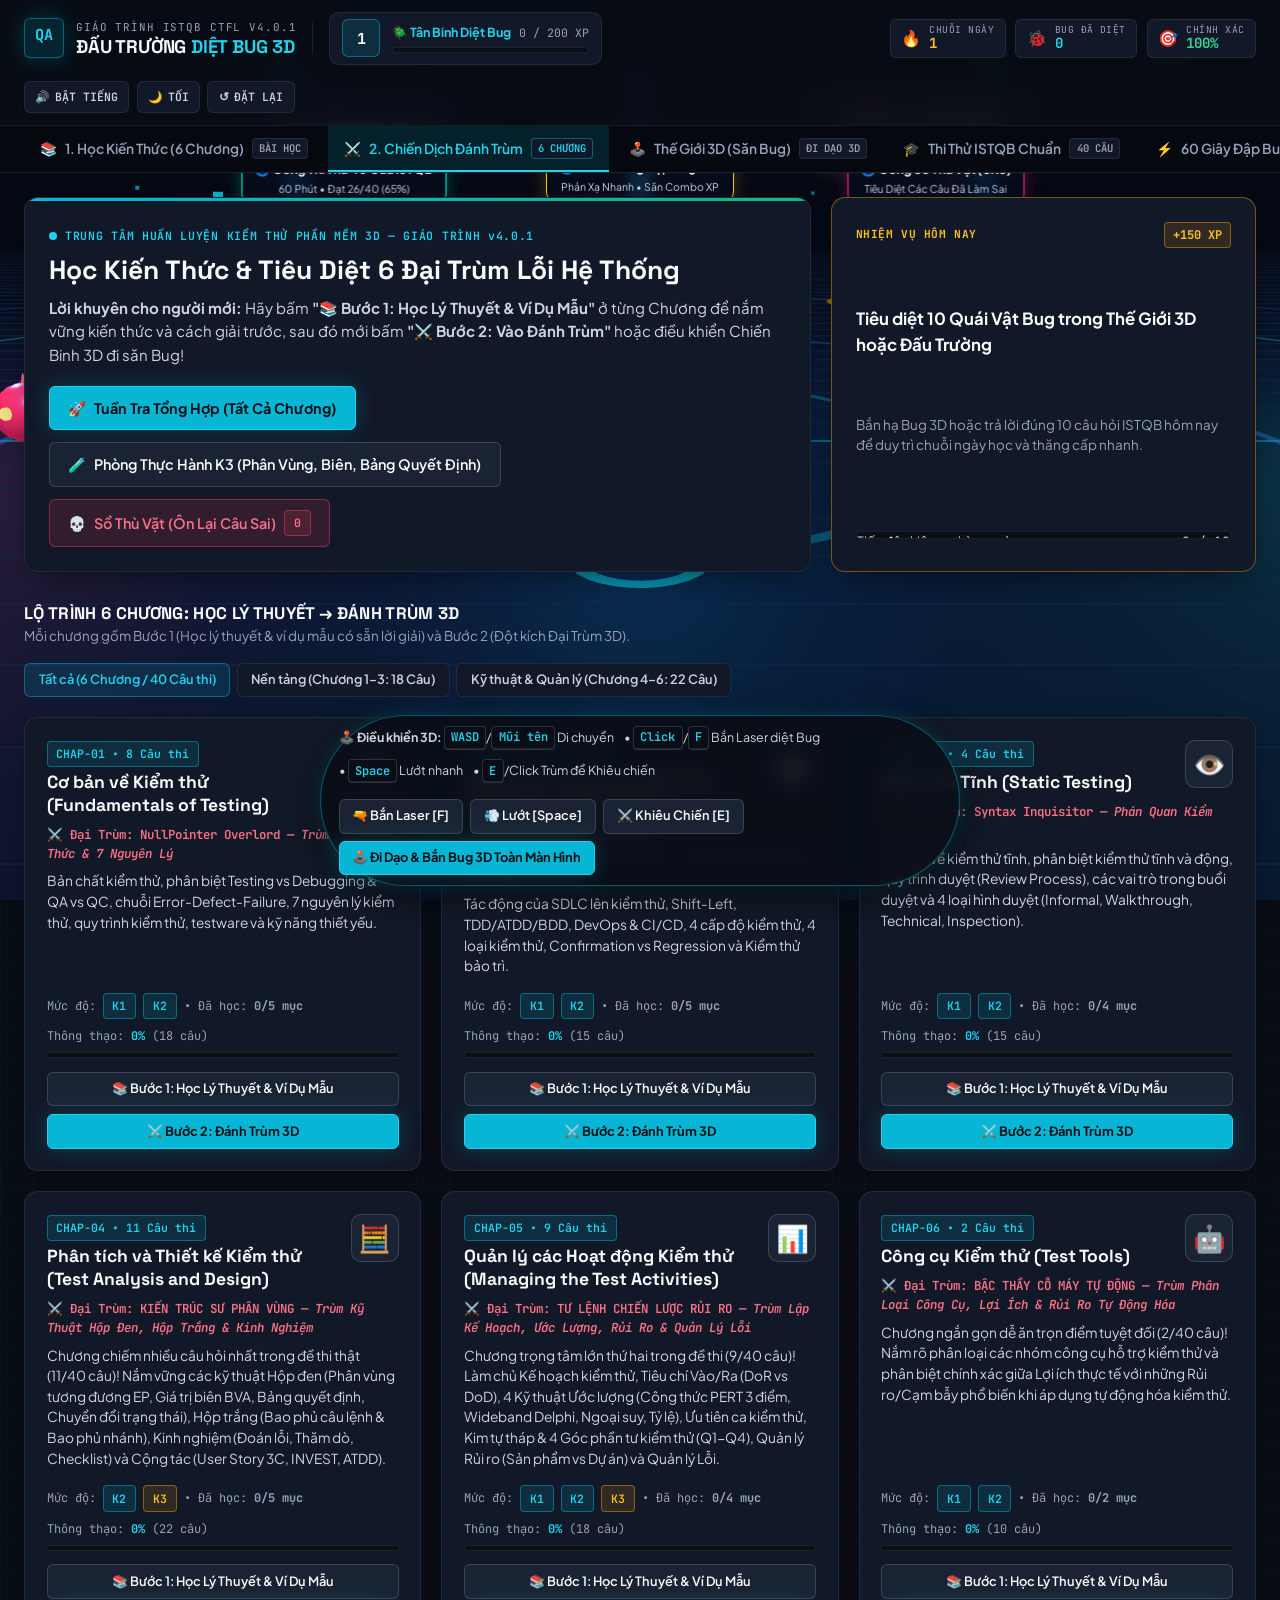
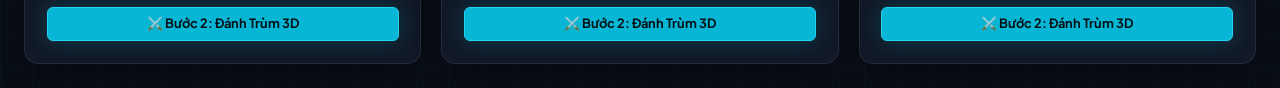
==== commit ba4074d5: "feat: full Vietnamese HTML syllabus, 2.5D/3D interactive character battle stage, OpenRouter multi-ke" ====
--- a/ctfl-game/index.html
+++ b/ctfl-game/index.html
@@ -152,6 +152,11 @@
           <span class="nav-tab-text">Bí Kíp &amp; Thành Tựu</span>
           <span class="nav-tab-code">TRA CỨU</span>
         </button>
+        <button class="nav-tab" type="button" data-view="ai">
+          <span class="nav-tab-icon" aria-hidden="true">🤖</span>
+          <span class="nav-tab-text">AI Soạn Đề Mới (OpenRouter)</span>
+          <span class="nav-tab-code">CHỐNG HỌC VẸT</span>
+        </button>
       </div>
     </nav>
   </header>
@@ -166,17 +171,45 @@
       <div class="codex-explorer-card" style="margin-bottom: 1.5rem;">
         <div class="codex-explorer-header">
           <div>
-            <span class="status-badge badge-emerald">BƯỚC 1: HỌC LÝ THUYẾT &amp; VÍ DỤ MẪU TRƯỚC KHI ĐÁNH TRÙM</span>
-            <h2 id="study-heading" class="exam-main-title" style="margin-top:0.35rem;">📚 Học Kiến Thức Từng Mục &amp; Giải Bài Tập Mẫu (6 Chương ISTQB)</h2>
-            <p class="section-hint">Đọc kỹ lý thuyết trọng tâm, mẹo nhớ nhanh và bấm xem lời giải mẫu của từng mục trước khi bước vào đấu trường đánh Trùm!</p>
-          </div>
-        </div>
+            <span class="status-badge badge-emerald">BƯỚC 1: HỌC GIÁO TRÌNH HTML FULL &amp; TƯƠNG TÁC THỰC CHIẾN</span>
+            <h2 id="study-heading" class="exam-main-title" style="margin-top:0.35rem;">📚 Học Giáo Trình Tiếng Việt Full &amp; Đánh Quái Từng Mục (6 Chương ISTQB)</h2>
+            <p class="section-hint">Đọc toàn bộ giáo trình chuẩn v4.0.1 tiếng Việt, diệt Quái Canh Cổng ngay dưới mỗi mục học hoặc mở Phòng Thí Nghiệm Toán K3!</p>
+          </div>
+          <div class="study-search-wrap">
+            <label for="study-search-input" class="sr-only">Tìm kiếm nhanh trong giáo trình full</label>
+            <input id="study-search-input" class="tactical-input" type="search" placeholder="Tìm nhanh mục học, thuật ngữ, K3, BVA, EP..." />
+          </div>
+        </div>
+
+        <div class="study-toolbar">
+          <div class="study-mode-tabs">
+            <button id="btn-study-mode-full" class="btn btn-sm btn-primary" type="button">
+              📘 Đọc Giáo Trình HTML Full + Đánh Quái Từng Mục
+            </button>
+            <button id="btn-study-mode-sim" class="btn btn-sm btn-secondary" type="button">
+              🧮 Phòng Thí Nghiệm Tương Tác K3 (EP, BVA, Bảng Quyết Định, 3 Điểm)
+            </button>
+          </div>
+          <button id="btn-study-ai-quiz" class="btn btn-sm btn-success" type="button">
+            🤖 Nhờ AI OpenRouter Soạn Bài Tập Mới Từ Mục Đang Học
+          </button>
+        </div>
+
         <div id="study-chapter-tabs" class="filter-pill-group codex-tabs" role="tablist" aria-label="Chọn chương để học">
           <!-- Chapter buttons injected by app.js -->
         </div>
         <div id="study-chapter-overview" class="study-overview-banner">
           <!-- Chapter summary & progress injected by app.js -->
         </div>
+
+        <!-- K3 Interactive Simulator Drawer -->
+        <div id="study-k3-simulator" class="study-k3-simulator hidden" aria-label="Phòng thí nghiệm tương tác K3">
+          <div class="k3-sim-box">
+            <h3 class="card-section-title">🧮 PHÒNG THÍ NGHIỆM TƯƠNG TÁC K3 (EP, BVA, BẢNG QUYẾT ĐỊNH, ƯỚC LƯỢNG 3 ĐIỂM)</h3>
+            <p class="section-hint">Thay đổi các thông số đầu vào để trực quan hóa các giá trị biên (2 giá trị &amp; 3 giá trị) và công thức ước lượng 3 điểm PERT ngay lập tức.</p>
+          </div>
+        </div>
+
         <div id="study-lessons-list" class="study-lessons-grid">
           <!-- Step-by-step interactive lessons injected by app.js -->
         </div>
@@ -279,6 +312,18 @@
         <div class="arena-timer-box" title="Thời gian suy nghĩ câu hỏi">
           <span class="timer-icon" aria-hidden="true">⏱️</span>
           <span id="arena-timer" class="mono-timer">00:00</span>
+        </div>
+      </div>
+
+      <!-- Interactive 2.5D/3D Character Battle Stage -->
+      <div id="arena-battle-stage" class="arena-battle-stage">
+        <canvas id="battle-stage-canvas" width="1100" height="290" aria-label="Sân khấu chiến đấu tương tác giữa Chiến Binh Tester và Đại Trùm Chương"></canvas>
+        <div class="battle-stage-controls">
+          <button id="btn-stage-slash" class="btn btn-sm btn-secondary" type="button" title="Lao lên chém kiếm Plasma vào Trùm">⚔️ Chém Kiếm Plasma</button>
+          <button id="btn-stage-shoot" class="btn btn-sm btn-secondary" type="button" title="Bắn đạn Laser vào Điểm Yếu trên người Trùm">🔫 Bắn Điểm Yếu</button>
+          <button id="btn-stage-shield" class="btn btn-sm btn-secondary" type="button" title="Bật Khiên Năng Lượng giảm 75% sát thương khi Trùm đánh">🛡️ Bật Khiên Đỡ Đòn</button>
+          <button id="btn-stage-ult" class="btn btn-sm btn-primary" type="button" title="Tung Tuyệt Kỹ Orbital Laser khi đầy Nộ">⚡ Tuyệt Kỹ Diệt Trùm (<span id="stage-fury-pct">0%</span>)</button>
+          <button id="btn-arena-ai-gen" class="btn btn-sm btn-success" type="button" title="Dùng AI OpenRouter soạn bộ câu hỏi mới tinh từ Giáo trình cho trận này">🤖 AI Soạn Đề Mới Cho Trùm Này</button>
         </div>
       </div>
 
@@ -516,6 +561,12 @@
           <button id="btn-start-exam" class="btn btn-primary btn-lg" type="button">
             <span aria-hidden="true">🎯</span> Bắt Đầu Kỳ Thi Thử (40 Câu / 60 Phút)
           </button>
+          <button id="btn-start-ai-exam" class="btn btn-success btn-lg" type="button">
+            <span aria-hidden="true">🤖</span> Thi Đề Mới Tinh Do AI + Bộ Biến Thể Động Tạo (Chống Học Thuộc Lòng)
+          </button>
+          <button id="btn-open-ai-settings" class="btn btn-secondary btn-lg" type="button">
+            <span aria-hidden="true">⚙️</span> Cấu Hình OpenRouter AI
+          </button>
         </div>
 
         <div id="exam-history-box" class="exam-history-section">
@@ -789,6 +840,173 @@
       </div>
     </section>
 
+    <!-- ===================================================================
+         VIEW 7: AI OPENROUTER CONFIG & DYNAMIC QUESTION GENERATOR (#view-ai)
+         =================================================================== -->
+    <section id="view-ai" class="view-section hidden" aria-labelledby="ai-heading">
+      <div class="codex-explorer-card" style="margin-bottom: 1.5rem;">
+        <div class="codex-explorer-header">
+          <div>
+            <span class="status-badge badge-cyan">KẾT NỐI ĐA NHÀ CUNG CẤP AI &amp; BỂ KHÓA API</span>
+            <h2 id="ai-heading" class="exam-main-title" style="margin-top:0.35rem;">🤖 Trung Tâm AI OpenRouter — Soạn Đề Mới Từ Giáo Trình (Chống Học Vẹt)</h2>
+            <p class="section-hint">Kết nối OpenRouter, Google Gemini, Ollama hoặc OpenAI để AI đọc trực tiếp Giáo trình ISTQB CTFL v4.0.1 Tiếng Việt và sinh câu hỏi mới tinh mỗi lần luyện tập.</p>
+          </div>
+        </div>
+
+        <div class="ai-config-grid">
+          <!-- Left Panel: Provider, Model & API Key Pool -->
+          <div class="ai-panel-card">
+            <h3 class="card-section-title">⚙️ CẤU HÌNH NHÀ CUNG CẤP &amp; BỂ KHÓA API</h3>
+
+            <div class="ai-form-group">
+              <label for="ai-provider-select" class="ai-label">Nhà Cung Cấp AI (Provider)</label>
+              <select id="ai-provider-select" class="tactical-select ai-input-full">
+                <option value="openrouter">🌐 OpenRouter (Khuyên dùng - Hỗ trợ hàng trăm Model &amp; Free Router)</option>
+                <option value="gemini">✨ Google Gemini (Google AI Studio)</option>
+                <option value="ollama">🏠 Ollama / Local AI Server (https://ai-api.congnghevietha.vn / Localhost)</option>
+                <option value="openai">🧠 OpenAI (ChatGPT Official)</option>
+              </select>
+            </div>
+
+            <div class="ai-form-group">
+              <label for="ai-endpoint-input" class="ai-label">Địa chỉ Endpoint (Dành cho Ollama / Custom Server)</label>
+              <input id="ai-endpoint-input" class="tactical-input ai-input-full" type="url" value="https://ai-api.congnghevietha.vn" placeholder="https://ai-api.congnghevietha.vn" />
+            </div>
+
+            <div class="ai-form-group">
+              <div class="ai-label-row">
+                <label for="ai-model-select" class="ai-label">Mô Hình AI (Model)</label>
+                <label class="ai-checkbox-label" for="ai-filter-free">
+                  <input id="ai-filter-free" type="checkbox" />
+                  <span>Chỉ hiện Model Miễn Phí (:free)</span>
+                </label>
+              </div>
+              <div class="ai-form-row">
+                <select id="ai-model-select" class="tactical-select" style="flex:1;">
+                  <option value="openrouter/auto">openrouter/auto (Tự động chọn Model tối ưu)</option>
+                  <option value="google/gemini-2.0-flash-exp:free">google/gemini-2.0-flash-exp:free (Miễn phí)</option>
+                  <option value="google/gemini-2.0-flash-001">google/gemini-2.0-flash-001</option>
+                  <option value="meta-llama/llama-3.3-70b-instruct:free">meta-llama/llama-3.3-70b-instruct:free (Miễn phí)</option>
+                  <option value="deepseek/deepseek-chat-v3-0324:free">deepseek/deepseek-chat-v3-0324:free (Miễn phí)</option>
+                </select>
+                <button id="btn-ai-refresh-models" class="btn btn-secondary btn-sm" type="button">
+                  🔄 Tải Danh Sách Model
+                </button>
+              </div>
+            </div>
+
+            <div class="ai-form-group">
+              <label for="ai-rotation-select" class="ai-label">Chiến Lược Xoay Vòng Khóa (Key Rotation)</label>
+              <select id="ai-rotation-select" class="tactical-select ai-input-full">
+                <option value="failover">Failover tức thì (0s) — Tự chuyển key dự phòng ngay khi gặp lỗi/hết hạn mức</option>
+                <option value="round-robin">Round-Robin (Xoay vòng đều) — Chia tải đều qua tất cả API Key</option>
+              </select>
+            </div>
+
+            <div class="ai-form-group ai-keys-pool-box">
+              <div class="ai-label-row">
+                <label for="ai-keys-textarea" class="ai-label">Bể Khóa API (Dán 1 hoặc nhiều Key, cách nhau bằng dấu phẩy hoặc xuống dòng)</label>
+                <a class="ai-key-link" href="https://openrouter.ai/keys" target="_blank" rel="noopener">🔑 Lấy Key OpenRouter →</a>
+              </div>
+              <textarea id="ai-keys-textarea" class="tactical-input ai-textarea" rows="3" placeholder="sk-or-v1-xxxx...&#10;sk-or-v1-yyyy..."></textarea>
+              <div class="ai-key-actions">
+                <button id="btn-ai-add-key" class="btn btn-secondary btn-sm" type="button">➕ Thêm Vào Bể Khóa</button>
+                <button id="btn-ai-save-config" class="btn btn-primary btn-sm" type="button">💾 Lưu Cấu Hình AI</button>
+                <button id="btn-ai-test-keys" class="btn btn-success btn-sm" type="button">⚡ Kiểm Tra Toàn Bộ Key (Ping &amp; Đo ms)</button>
+              </div>
+
+              <div class="ai-keys-table-wrap">
+                <table class="tactical-table ai-keys-table">
+                  <thead>
+                    <tr>
+                      <th>#</th>
+                      <th>Nhà Cung Cấp</th>
+                      <th>Mã Key (Ẩn)</th>
+                      <th>Trạng Thái</th>
+                      <th>Thao Tác</th>
+                    </tr>
+                  </thead>
+                  <tbody id="ai-keys-table-body">
+                    <tr>
+                      <td colspan="5" class="text-muted" style="text-align:center;">Chưa có API Key nào được lưu. Dán key ở trên để thêm vào bể khóa.</td>
+                    </tr>
+                  </tbody>
+                </table>
+              </div>
+
+              <div id="ai-test-result-box" class="ai-test-result-box hidden" aria-live="polite">
+                <!-- Ping results injected by app.js -->
+              </div>
+            </div>
+          </div>
+
+          <!-- Right Panel: AI Question Generator Center -->
+          <div class="ai-panel-card">
+            <h3 class="card-section-title">🚀 TRUNG TÂM AI SOẠN ĐỀ THI MỚI DỰA VÀO GIÁO TRÌNH FULL</h3>
+            <p class="section-hint" style="margin-bottom:1rem;">
+              Hệ thống trích xuất nguyên văn nội dung từ Giáo trình ISTQB CTFL v4.0.1 Tiếng Việt làm ngữ cảnh (RAG) gửi cho AI soạn đề mới, hoặc dùng Bộ Biến Thể Toán K3 đổi số liệu tự động không cần mạng!
+            </p>
+
+            <div class="ai-gen-controls">
+              <div class="ai-form-group">
+                <label for="ai-gen-chapter" class="ai-label">Phạm Vi Giáo Trình</label>
+                <select id="ai-gen-chapter" class="tactical-select ai-input-full">
+                  <option value="all">Tất cả 6 Chương (Đề Tổng Hợp Chuẩn ISTQB)</option>
+                  <option value="1">Chương 1: Cơ bản về Kiểm thử</option>
+                  <option value="2">Chương 2: Kiểm thử trong Vòng đời Phát triển Phần mềm</option>
+                  <option value="3">Chương 3: Kiểm thử Tĩnh</option>
+                  <option value="4">Chương 4: Phân tích và Thiết kế Kiểm thử</option>
+                  <option value="5">Chương 5: Quản lý các Hoạt động Kiểm thử</option>
+                  <option value="6">Chương 6: Công cụ Kiểm thử</option>
+                </select>
+              </div>
+
+              <div class="ai-form-row">
+                <div class="ai-form-group" style="flex:1;">
+                  <label for="ai-gen-klevel" class="ai-label">Mức Độ Nhận Thức</label>
+                  <select id="ai-gen-klevel" class="tactical-select ai-input-full">
+                    <option value="mixed">Hỗn hợp K1 - K3 (Chuẩn thi thật)</option>
+                    <option value="K3">Chuyên sâu K3 (Tình huống &amp; Tính toán)</option>
+                    <option value="K1-K2">Lý thuyết &amp; Hiểu K1 - K2</option>
+                  </select>
+                </div>
+
+                <div class="ai-form-group" style="flex:1;">
+                  <label for="ai-gen-count" class="ai-label">Số Lượng Câu Hỏi</label>
+                  <select id="ai-gen-count" class="tactical-select ai-input-full">
+                    <option value="5">5 Câu (Khởi động nhanh)</option>
+                    <option value="10" selected>10 Câu (Đấu Trùm Chương)</option>
+                    <option value="20">20 Câu (Luyện chuyên sâu)</option>
+                    <option value="40">40 Câu (Đề Thi Thử Full)</option>
+                  </select>
+                </div>
+              </div>
+
+              <div class="ai-gen-actions">
+                <button id="btn-ai-generate-now" class="btn btn-primary btn-lg" type="button" style="width:100%;">
+                  🚀 AI Soạn Bộ Câu Hỏi Mới Tinh Từ Giáo Trình &amp; Vào Thi Ngay!
+                </button>
+                <button id="btn-dynamic-k3-now" class="btn btn-success" type="button" style="width:100%;">
+                  🎲 Tạo Nhanh Đề Biến Thể Toán K3 Mới (Không Cần API Key - Đảo Số Liệu &amp; Đáp Án)
+                </button>
+              </div>
+
+              <div id="ai-gen-status" class="ai-gen-status" aria-live="polite">
+                Sẵn sàng soạn đề mới từ Giáo trình ISTQB CTFL v4.0.1 Tiếng Việt.
+              </div>
+            </div>
+
+            <div class="ai-preview-header">
+              <h4 class="card-section-title" style="margin-top:1.25rem;">📋 XEM TRƯỚC CÂU HỎI AI VỪA SOẠN</h4>
+            </div>
+            <div id="ai-generated-preview" class="ai-generated-preview">
+              <p class="text-muted">Chưa có bộ đề AI nào được tạo trong phiên này. Bấm một trong hai nút ở trên để tạo đề mới!</p>
+            </div>
+          </div>
+        </div>
+      </div>
+    </section>
+
   </main>
 
   <!-- =====================================================================
@@ -821,8 +1039,11 @@
   <!-- Scripts (Strict Loading Order) -->
   <script src="js/data-chap123.js"></script>
   <script src="js/data-chap456.js"></script>
+  <script src="js/syllabus-full-vi.js"></script>
+  <script src="js/ai-provider.js"></script>
   <script src="js/three.min.js"></script>
   <script src="js/world3d.js"></script>
+  <script src="js/battle-stage.js"></script>
   <script src="js/sound-fx.js"></script>
   <script src="js/app.js"></script>
 </body>
--- a/ctfl-game/css/styles.css
+++ b/ctfl-game/css/styles.css
@@ -2908,3 +2908,419 @@
   border-left: 3px solid var(--emerald-bright);
 }
 
+
+/* ==========================================================================
+   13. ARENA INTERACTIVE BATTLE STAGE (#arena-battle-stage)
+   ========================================================================== */
+.arena-battle-stage {
+  position: relative;
+  margin-bottom: 1.15rem;
+  background: radial-gradient(circle at 50% 25%, rgba(6, 182, 212, 0.14), rgba(5, 8, 15, 0.94));
+  border: 1px solid var(--border-cyan);
+  border-radius: var(--radius-lg);
+  overflow: hidden;
+  box-shadow: var(--shadow-card), var(--shadow-glow-cyan);
+}
+
+#battle-stage-canvas {
+  display: block;
+  width: 100%;
+  height: auto;
+  max-height: 300px;
+  background: transparent;
+}
+
+.battle-stage-controls {
+  display: flex;
+  flex-wrap: wrap;
+  align-items: center;
+  justify-content: center;
+  gap: 0.6rem;
+  padding: 0.75rem 1rem;
+  background: rgba(9, 13, 22, 0.85);
+  border-top: 1px solid var(--border-subtle);
+}
+
+[data-theme="light"] .arena-battle-stage {
+  background: radial-gradient(circle at 50% 25%, rgba(8, 145, 178, 0.12), #0F172A);
+}
+
+[data-theme="light"] .battle-stage-controls {
+  background: rgba(15, 23, 42, 0.92);
+}
+
+/* ==========================================================================
+   14. STUDY TOOLBAR, FULL HTML SYLLABUS & K3 SIMULATOR (#view-study)
+   ========================================================================== */
+.study-search-wrap {
+  min-width: min(100%, 320px);
+}
+
+.study-toolbar {
+  display: flex;
+  flex-wrap: wrap;
+  align-items: center;
+  justify-content: space-between;
+  gap: 0.75rem;
+  margin: 0.9rem 0 1rem;
+  padding: 0.85rem 1rem;
+  background: var(--bg-obsidian);
+  border: 1px solid var(--border-subtle);
+  border-radius: var(--radius-md);
+}
+
+.study-mode-tabs {
+  display: flex;
+  flex-wrap: wrap;
+  gap: 0.55rem;
+}
+
+/* K3 Interactive Simulator */
+.study-k3-simulator {
+  margin-bottom: 1.25rem;
+}
+
+.k3-sim-box {
+  background: var(--bg-slate-elevated);
+  border: 1px solid var(--border-cyan);
+  border-radius: var(--radius-md);
+  padding: 1.25rem;
+  box-shadow: var(--shadow-card);
+}
+
+.k3-sim-grid {
+  display: grid;
+  grid-template-columns: repeat(auto-fit, minmax(280px, 1fr));
+  gap: 1rem;
+  margin-top: 1rem;
+}
+
+.k3-sim-card {
+  background: var(--bg-obsidian);
+  border: 1px solid var(--border-subtle);
+  border-radius: var(--radius-sm);
+  padding: 1rem;
+}
+
+.k3-sim-inputs {
+  display: grid;
+  grid-template-columns: repeat(auto-fit, minmax(110px, 1fr));
+  gap: 0.6rem;
+  margin: 0.75rem 0;
+}
+
+.k3-sim-result {
+  margin-top: 0.75rem;
+  padding: 0.85rem;
+  border-radius: var(--radius-xs);
+  background: var(--cyan-soft);
+  border-left: 3px solid var(--cyan-bright);
+  font-family: var(--font-mono);
+  font-size: 0.86rem;
+  line-height: 1.55;
+}
+
+/* Full Vietnamese HTML Syllabus Content */
+.syllabus-full-section {
+  margin-top: 0.85rem;
+  color: var(--text-secondary);
+  font-size: 0.95rem;
+  line-height: 1.72;
+}
+
+.syllabus-full-section h4,
+.syllabus-full-section h5 {
+  font-family: var(--font-display);
+  color: var(--cyan-bright);
+  margin: 1.15rem 0 0.5rem;
+  font-size: 1.04rem;
+}
+
+.syllabus-full-section p {
+  margin-bottom: 0.7rem;
+}
+
+.syllabus-full-section ul,
+.syllabus-full-section ol {
+  margin: 0.5rem 0 0.9rem 1.35rem;
+  display: flex;
+  flex-direction: column;
+  gap: 0.35rem;
+}
+
+.syllabus-full-section li strong {
+  color: var(--text-primary);
+}
+
+.syllabus-full-section code {
+  font-family: var(--font-mono);
+  font-size: 0.85em;
+  background: var(--cyan-soft);
+  color: var(--cyan-bright);
+  padding: 0.12rem 0.38rem;
+  border-radius: var(--radius-xs);
+}
+
+.syllabus-full-section table {
+  width: 100%;
+  border-collapse: collapse;
+  margin: 0.9rem 0;
+  font-size: 0.88rem;
+  background: var(--bg-slate);
+  border: 1px solid var(--border-subtle);
+  border-radius: var(--radius-sm);
+  overflow: hidden;
+}
+
+.syllabus-full-section th,
+.syllabus-full-section td {
+  padding: 0.65rem 0.8rem;
+  border: 1px solid var(--border-subtle);
+  text-align: left;
+  vertical-align: top;
+}
+
+.syllabus-full-section th {
+  background: var(--bg-slate-elevated);
+  color: var(--cyan-bright);
+  font-weight: 700;
+}
+
+.syllabus-keywords-box {
+  display: flex;
+  flex-wrap: wrap;
+  gap: 0.45rem;
+  margin: 0.75rem 0;
+}
+
+.syllabus-keyword-tag {
+  font-family: var(--font-mono);
+  font-size: 0.76rem;
+  padding: 0.2rem 0.55rem;
+  border-radius: 999px;
+  background: var(--amber-soft);
+  border: 1px solid var(--border-amber);
+  color: var(--amber-bright);
+}
+
+.syllabus-objectives-box {
+  margin: 0.85rem 0;
+  padding: 0.9rem 1rem;
+  border-radius: var(--radius-sm);
+  background: var(--emerald-soft);
+  border-left: 3px solid var(--emerald-bright);
+}
+
+/* Interactive Mini Guardian Battle inside Study Section */
+.mini-lesson-battle-box {
+  margin-top: 1.1rem;
+  padding: 1.05rem;
+  border-radius: var(--radius-md);
+  background: linear-gradient(135deg, rgba(244, 63, 94, 0.08), rgba(6, 182, 212, 0.08));
+  border: 1px solid var(--border-rose);
+}
+
+.mini-battle-header {
+  display: flex;
+  align-items: center;
+  justify-content: space-between;
+  gap: 0.75rem;
+  flex-wrap: wrap;
+  margin-bottom: 0.75rem;
+}
+
+.mini-battle-hp-row {
+  display: flex;
+  align-items: center;
+  gap: 0.75rem;
+  margin-bottom: 0.85rem;
+}
+
+.mini-battle-options {
+  display: grid;
+  grid-template-columns: repeat(auto-fit, minmax(230px, 1fr));
+  gap: 0.55rem;
+  margin-top: 0.75rem;
+}
+
+.mini-battle-actions {
+  display: flex;
+  flex-wrap: wrap;
+  gap: 0.55rem;
+  margin-top: 0.85rem;
+}
+
+/* ==========================================================================
+   15. AI OPENROUTER CONFIG & GENERATOR VIEW (#view-ai)
+   ========================================================================== */
+.ai-config-grid {
+  display: grid;
+  grid-template-columns: repeat(2, minmax(0, 1fr));
+  gap: 1.25rem;
+  margin-top: 1.15rem;
+}
+
+.ai-panel-card {
+  background: var(--bg-obsidian);
+  border: 1px solid var(--border-subtle);
+  border-radius: var(--radius-md);
+  padding: 1.25rem;
+  display: flex;
+  flex-direction: column;
+  gap: 0.9rem;
+}
+
+.ai-form-group {
+  display: flex;
+  flex-direction: column;
+  gap: 0.4rem;
+}
+
+.ai-form-row {
+  display: flex;
+  align-items: center;
+  gap: 0.65rem;
+  flex-wrap: wrap;
+}
+
+.ai-label {
+  font-size: 0.82rem;
+  font-weight: 700;
+  color: var(--text-secondary);
+  letter-spacing: 0.02em;
+}
+
+.ai-label-row {
+  display: flex;
+  align-items: center;
+  justify-content: space-between;
+  gap: 0.6rem;
+  flex-wrap: wrap;
+}
+
+.ai-checkbox-label {
+  display: inline-flex;
+  align-items: center;
+  gap: 0.4rem;
+  font-size: 0.8rem;
+  color: var(--emerald-bright);
+  cursor: pointer;
+}
+
+.ai-input-full {
+  width: 100%;
+}
+
+.ai-textarea {
+  width: 100%;
+  min-height: 76px;
+  resize: vertical;
+  font-family: var(--font-mono);
+  font-size: 0.82rem;
+  line-height: 1.45;
+}
+
+.ai-keys-pool-box {
+  padding: 0.9rem;
+  border-radius: var(--radius-sm);
+  background: var(--bg-slate-elevated);
+  border: 1px solid var(--border-subtle);
+}
+
+.ai-key-link {
+  font-size: 0.78rem;
+  font-weight: 700;
+  color: var(--cyan-bright);
+  text-decoration: none;
+}
+
+.ai-key-link:hover {
+  text-decoration: underline;
+}
+
+.ai-key-actions {
+  display: flex;
+  flex-wrap: wrap;
+  gap: 0.5rem;
+  margin-top: 0.45rem;
+}
+
+.ai-keys-table-wrap {
+  margin-top: 0.75rem;
+  overflow-x: auto;
+}
+
+.ai-keys-table {
+  font-size: 0.8rem;
+}
+
+.ai-test-result-box {
+  margin-top: 0.75rem;
+  padding: 0.8rem 0.95rem;
+  border-radius: var(--radius-xs);
+  background: var(--cyan-soft);
+  border: 1px solid var(--border-cyan);
+  font-family: var(--font-mono);
+  font-size: 0.8rem;
+  line-height: 1.5;
+}
+
+.ai-gen-controls {
+  display: flex;
+  flex-direction: column;
+  gap: 0.85rem;
+}
+
+.ai-gen-actions {
+  display: flex;
+  flex-direction: column;
+  gap: 0.65rem;
+}
+
+.ai-gen-status {
+  padding: 0.75rem 0.95rem;
+  border-radius: var(--radius-sm);
+  background: var(--bg-slate-elevated);
+  border-left: 3px solid var(--cyan-bright);
+  font-size: 0.86rem;
+  color: var(--text-secondary);
+}
+
+.ai-generated-preview {
+  display: flex;
+  flex-direction: column;
+  gap: 0.75rem;
+  max-height: 430px;
+  overflow-y: auto;
+  padding-right: 0.25rem;
+}
+
+.ai-preview-item {
+  padding: 0.9rem;
+  border-radius: var(--radius-sm);
+  background: var(--bg-slate-elevated);
+  border: 1px solid var(--border-subtle);
+}
+
+.ai-preview-item strong {
+  color: var(--cyan-bright);
+}
+
+@media (max-width: 960px) {
+  .ai-config-grid {
+    grid-template-columns: 1fr;
+  }
+}
+
+@media (max-width: 640px) {
+  .battle-stage-controls {
+    justify-content: stretch;
+  }
+  .battle-stage-controls .btn {
+    flex: 1 1 calc(50% - 0.35rem);
+  }
+  .study-toolbar {
+    flex-direction: column;
+    align-items: stretch;
+  }
+}
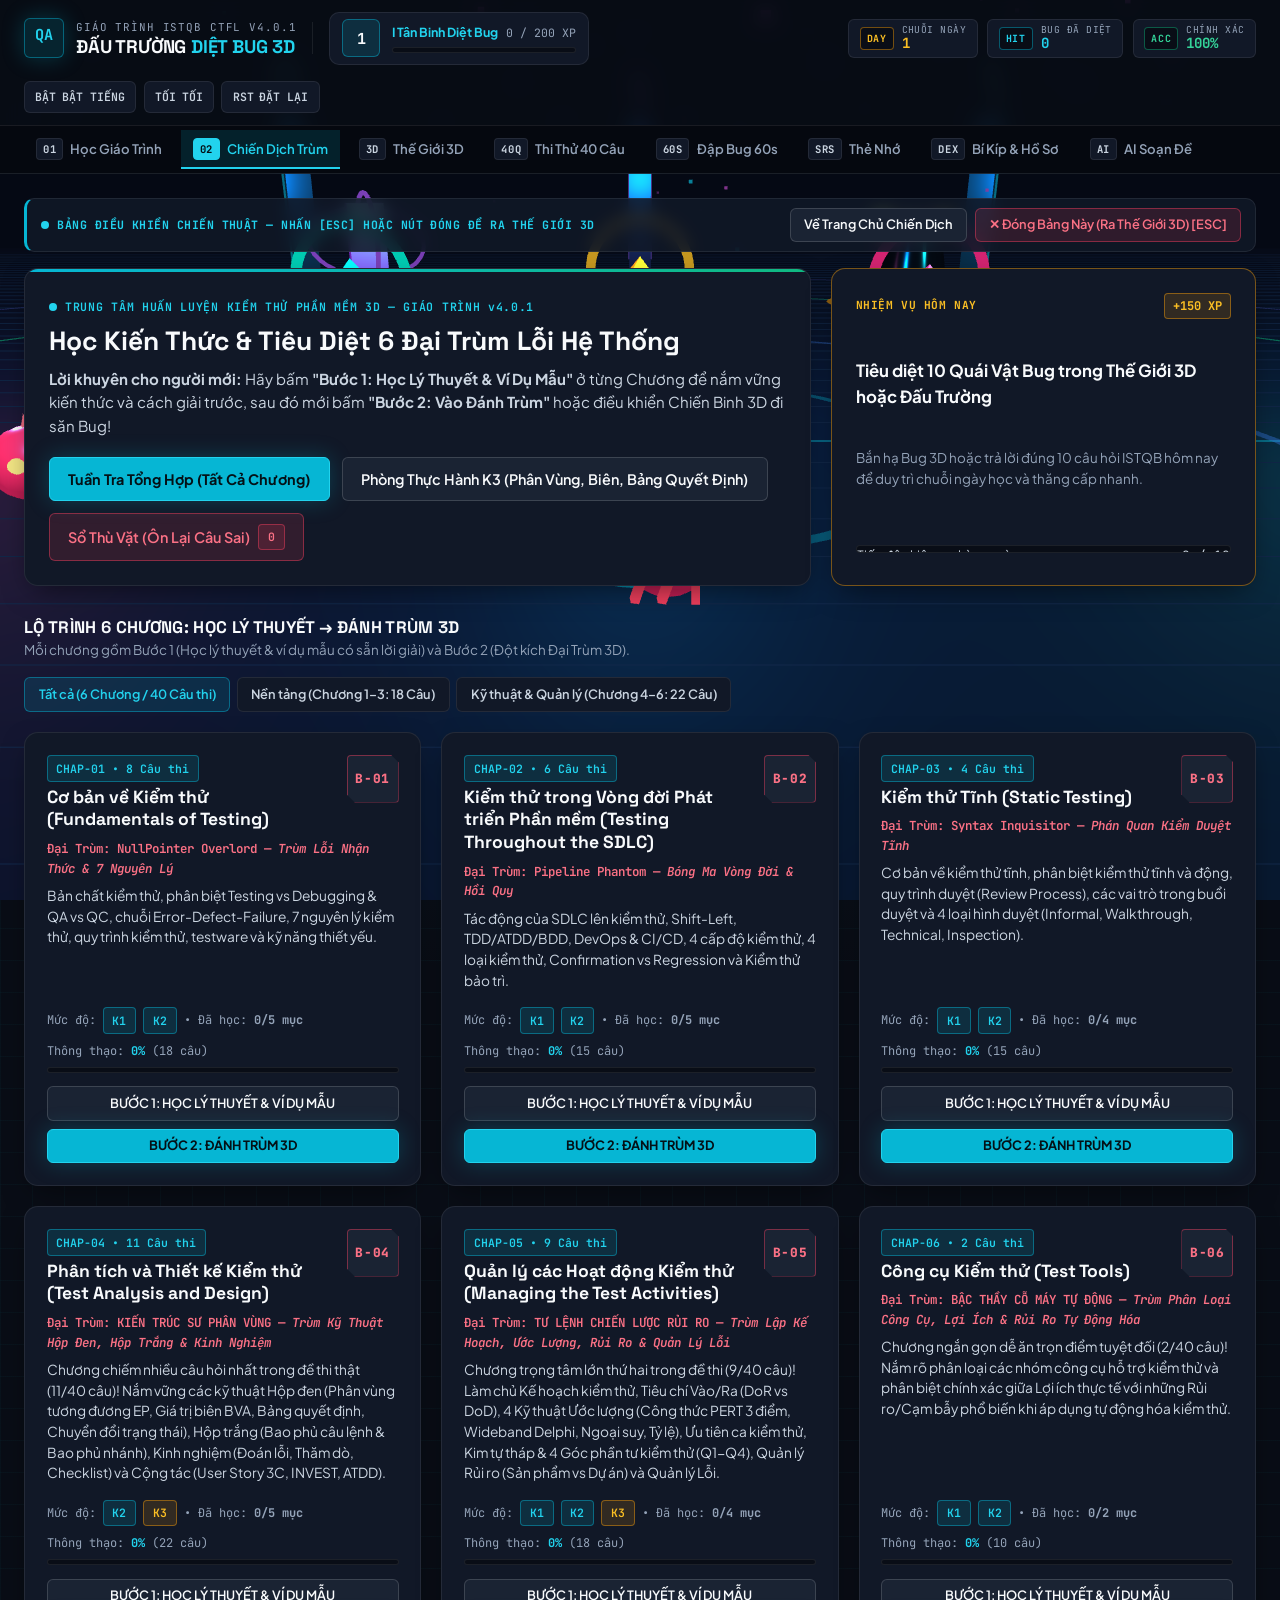
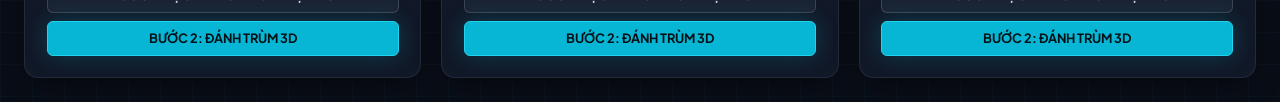
==== commit 2a6cf18d: "fix(ui,ai): remove excessive emojis, fix 3D HUD/modal overlap & ESC close, and switch OpenRouter to " ====
--- a/ctfl-game/index.html
+++ b/ctfl-game/index.html
@@ -20,16 +20,16 @@
   <!-- 3D Action Control Bar & Interactive Guide HUD -->
   <div id="world3d-hud" class="world3d-hud" role="region" aria-label="Điều khiển nhân vật 3D">
     <div class="world3d-guide">
-      <span><strong>🕹️ Điều khiển 3D:</strong> <kbd>WASD</kbd>/<kbd>Mũi tên</kbd> Di chuyển</span>
+      <span><strong>ĐIỀU KHIỂN 3D:</strong> <kbd>WASD</kbd>/<kbd>Mũi tên</kbd> Di chuyển</span>
       <span>• <kbd>Click</kbd>/<kbd>F</kbd> Bắn Laser diệt Bug</span>
       <span>• <kbd>Space</kbd> Lướt nhanh</span>
       <span>• <kbd>E</kbd>/Click Trùm để Khiêu chiến</span>
     </div>
     <div class="world3d-actions">
-      <button id="btn-3d-shoot" class="btn btn-sm btn-secondary" type="button">🔫 Bắn Laser [F]</button>
-      <button id="btn-3d-dash" class="btn btn-sm btn-secondary" type="button">💨 Lướt [Space]</button>
-      <button id="btn-3d-interact" class="btn btn-sm btn-secondary" type="button">⚔️ Khiêu Chiến [E]</button>
-      <button id="btn-toggle-ui-panel" class="btn btn-sm btn-primary" type="button">🕹️ Đi Dạo &amp; Bắn Bug 3D Toàn Màn Hình</button>
+      <button id="btn-3d-shoot" class="btn btn-sm btn-secondary" type="button">Bắn Laser [F]</button>
+      <button id="btn-3d-dash" class="btn btn-sm btn-secondary" type="button">Lướt [Space]</button>
+      <button id="btn-3d-interact" class="btn btn-sm btn-secondary" type="button">Khiêu Chiến [E]</button>
+      <button id="btn-toggle-ui-panel" class="btn btn-sm btn-primary" type="button">Đi Dạo &amp; Bắn Bug 3D Toàn Màn Hình</button>
     </div>
   </div>
 
@@ -62,7 +62,7 @@
           </div>
           <div class="profile-details">
             <div class="profile-top-row">
-              <span id="hud-rank" class="rank-badge">🪲 Tân Binh Diệt Bug</span>
+              <span id="hud-rank" class="rank-badge">Tân Binh Diệt Bug</span>
               <span id="hud-xp-text" class="xp-text">0 / 200 XP</span>
             </div>
             <div class="xp-bar-track" role="progressbar" aria-label="Tiến độ kinh nghiệm XP" aria-valuemin="0" aria-valuemax="100" aria-valuenow="0">
@@ -75,21 +75,21 @@
       <!-- Tactical Telemetry Counters -->
       <div class="hud-telemetry" aria-label="Chỉ số chiến đấu">
         <div class="telemetry-pill streak-pill" title="Chuỗi ngày học liên tiếp">
-          <span class="telemetry-icon" aria-hidden="true">🔥</span>
+          <span class="telemetry-icon" aria-hidden="true">DAY</span>
           <div class="telemetry-data">
             <span class="telemetry-label">CHUỖI NGÀY</span>
             <span id="hud-streak" class="telemetry-val">1</span>
           </div>
         </div>
         <div class="telemetry-pill bugs-pill" title="Tổng số Bug đã tiêu diệt">
-          <span class="telemetry-icon" aria-hidden="true">🐞</span>
+          <span class="telemetry-icon" aria-hidden="true">HIT</span>
           <div class="telemetry-data">
             <span class="telemetry-label">BUG ĐÃ DIỆT</span>
             <span id="hud-bugs-smashed" class="telemetry-val">0</span>
           </div>
         </div>
         <div class="telemetry-pill accuracy-pill" title="Độ chính xác trung bình">
-          <span class="telemetry-icon" aria-hidden="true">🎯</span>
+          <span class="telemetry-icon" aria-hidden="true">ACC</span>
           <div class="telemetry-data">
             <span class="telemetry-label">CHÍNH XÁC</span>
             <span id="hud-accuracy" class="telemetry-val">100%</span>
@@ -100,15 +100,15 @@
       <!-- Utility Controls -->
       <div class="hud-utilities">
         <button id="btn-sound-toggle" class="icon-btn" type="button" aria-label="Bật/Tắt âm thanh chiến thuật" title="Bật/Tắt Âm thanh">
-          <span class="util-icon" aria-hidden="true">🔊</span>
+          <span class="util-icon" aria-hidden="true">SFX</span>
           <span class="util-label">ÂM THANH</span>
         </button>
         <button id="btn-theme-toggle" class="icon-btn" type="button" aria-label="Chuyển đổi giao diện Sáng/Tối" title="Chuyển chế độ Sáng / Tối">
-          <span class="util-icon" aria-hidden="true">🌗</span>
+          <span class="util-icon" aria-hidden="true">UI</span>
           <span class="util-label">GIAO DIỆN</span>
         </button>
         <button id="btn-reset-progress" class="icon-btn icon-btn-danger" type="button" aria-label="Đặt lại toàn bộ dữ liệu" title="Đặt lại tiến trình học tập">
-          <span class="util-icon" aria-hidden="true">↺</span>
+          <span class="util-icon" aria-hidden="true">RST</span>
           <span class="util-label">ĐẶT LẠI</span>
         </button>
       </div>
@@ -118,43 +118,43 @@
     <nav class="hud-nav" aria-label="Chế độ huấn luyện chính">
       <div class="hud-nav-inner">
         <button class="nav-tab" type="button" data-view="study">
-          <span class="nav-tab-icon" aria-hidden="true">📚</span>
-          <span class="nav-tab-text">1. Học Kiến Thức (6 Chương)</span>
+          <span class="nav-tab-icon" aria-hidden="true">01</span>
+          <span class="nav-tab-text">Học Giáo Trình</span>
           <span class="nav-tab-code">BÀI HỌC</span>
         </button>
         <button class="nav-tab active" type="button" data-view="campaign">
-          <span class="nav-tab-icon" aria-hidden="true">⚔️</span>
-          <span class="nav-tab-text">2. Chiến Dịch Đánh Trùm</span>
+          <span class="nav-tab-icon" aria-hidden="true">02</span>
+          <span class="nav-tab-text">Chiến Dịch Trùm</span>
           <span class="nav-tab-code">6 CHƯƠNG</span>
         </button>
         <button class="nav-tab" type="button" data-view="world3d">
-          <span class="nav-tab-icon" aria-hidden="true">🕹️</span>
-          <span class="nav-tab-text">Thế Giới 3D (Săn Bug)</span>
+          <span class="nav-tab-icon" aria-hidden="true">3D</span>
+          <span class="nav-tab-text">Thế Giới 3D</span>
           <span class="nav-tab-code">ĐI DẠO 3D</span>
         </button>
         <button class="nav-tab" type="button" data-view="exam">
-          <span class="nav-tab-icon" aria-hidden="true">🎓</span>
-          <span class="nav-tab-text">Thi Thử ISTQB Chuẩn</span>
+          <span class="nav-tab-icon" aria-hidden="true">40Q</span>
+          <span class="nav-tab-text">Thi Thử 40 Câu</span>
           <span class="nav-tab-code">40 CÂU</span>
         </button>
         <button class="nav-tab" type="button" data-view="blitz">
-          <span class="nav-tab-icon" aria-hidden="true">⚡</span>
-          <span class="nav-tab-text">60 Giây Đập Bug</span>
+          <span class="nav-tab-icon" aria-hidden="true">60S</span>
+          <span class="nav-tab-text">Đập Bug 60s</span>
           <span class="nav-tab-code">60 GIÂY</span>
         </button>
         <button class="nav-tab" type="button" data-view="flashcards">
-          <span class="nav-tab-icon" aria-hidden="true">🃏</span>
-          <span class="nav-tab-text">Thẻ Nhớ Thuật Ngữ</span>
+          <span class="nav-tab-icon" aria-hidden="true">SRS</span>
+          <span class="nav-tab-text">Thẻ Nhớ</span>
           <span class="nav-tab-code">LẬT THẺ</span>
         </button>
         <button class="nav-tab" type="button" data-view="codex">
-          <span class="nav-tab-icon" aria-hidden="true">📖</span>
-          <span class="nav-tab-text">Bí Kíp &amp; Thành Tựu</span>
+          <span class="nav-tab-icon" aria-hidden="true">DEX</span>
+          <span class="nav-tab-text">Bí Kíp &amp; Hồ Sơ</span>
           <span class="nav-tab-code">TRA CỨU</span>
         </button>
         <button class="nav-tab" type="button" data-view="ai">
-          <span class="nav-tab-icon" aria-hidden="true">🤖</span>
-          <span class="nav-tab-text">AI Soạn Đề Mới (OpenRouter)</span>
+          <span class="nav-tab-icon" aria-hidden="true">AI</span>
+          <span class="nav-tab-text">AI Soạn Đề</span>
           <span class="nav-tab-code">CHỐNG HỌC VẸT</span>
         </button>
       </div>
@@ -163,6 +163,16 @@
 
   <!-- Main Workspace -->
   <main class="main-workspace" role="main">
+    <div class="workspace-window-bar">
+      <div class="workspace-window-status">
+        <span class="status-dot pulse-cyan"></span>
+        <span>BẢNG ĐIỀU KHIỂN CHIẾN THUẬT — NHẤN [ESC] HOẶC NÚT ĐÓNG ĐỂ RA THẾ GIỚI 3D</span>
+      </div>
+      <div class="workspace-window-actions">
+        <button type="button" class="btn btn-sm btn-secondary" data-action="back-to-campaign">Về Trang Chủ Chiến Dịch</button>
+        <button type="button" class="btn btn-sm btn-danger-outline" data-action="close-workspace-panel">✕ Đóng Bảng Này (Ra Thế Giới 3D) [ESC]</button>
+      </div>
+    </div>
 
     <!-- ===================================================================
          VIEW 0: HỌC KIẾN THỨC TRƯỚC KHI THI (#view-study)
@@ -172,7 +182,7 @@
         <div class="codex-explorer-header">
           <div>
             <span class="status-badge badge-emerald">BƯỚC 1: HỌC GIÁO TRÌNH HTML FULL &amp; TƯƠNG TÁC THỰC CHIẾN</span>
-            <h2 id="study-heading" class="exam-main-title" style="margin-top:0.35rem;">📚 Học Giáo Trình Tiếng Việt Full &amp; Đánh Quái Từng Mục (6 Chương ISTQB)</h2>
+            <h2 id="study-heading" class="exam-main-title" style="margin-top:0.35rem;">Học Giáo Trình Tiếng Việt Full &amp; Đánh Quái Từng Mục (6 Chương ISTQB)</h2>
             <p class="section-hint">Đọc toàn bộ giáo trình chuẩn v4.0.1 tiếng Việt, diệt Quái Canh Cổng ngay dưới mỗi mục học hoặc mở Phòng Thí Nghiệm Toán K3!</p>
           </div>
           <div class="study-search-wrap">
@@ -184,14 +194,14 @@
         <div class="study-toolbar">
           <div class="study-mode-tabs">
             <button id="btn-study-mode-full" class="btn btn-sm btn-primary" type="button">
-              📘 Đọc Giáo Trình HTML Full + Đánh Quái Từng Mục
+              Đọc Giáo Trình HTML Full + Đánh Quái Từng Mục
             </button>
             <button id="btn-study-mode-sim" class="btn btn-sm btn-secondary" type="button">
-              🧮 Phòng Thí Nghiệm Tương Tác K3 (EP, BVA, Bảng Quyết Định, 3 Điểm)
+              Phòng Thí Nghiệm Tương Tác K3 (EP, BVA, Bảng Quyết Định, 3 Điểm)
             </button>
           </div>
           <button id="btn-study-ai-quiz" class="btn btn-sm btn-success" type="button">
-            🤖 Nhờ AI OpenRouter Soạn Bài Tập Mới Từ Mục Đang Học
+            Nhờ AI OpenRouter Soạn Bài Tập Mới Từ Mục Đang Học
           </button>
         </div>
 
@@ -205,7 +215,7 @@
         <!-- K3 Interactive Simulator Drawer -->
         <div id="study-k3-simulator" class="study-k3-simulator hidden" aria-label="Phòng thí nghiệm tương tác K3">
           <div class="k3-sim-box">
-            <h3 class="card-section-title">🧮 PHÒNG THÍ NGHIỆM TƯƠNG TÁC K3 (EP, BVA, BẢNG QUYẾT ĐỊNH, ƯỚC LƯỢNG 3 ĐIỂM)</h3>
+            <h3 class="card-section-title">PHÒNG THÍ NGHIỆM TƯƠNG TÁC K3 (EP, BVA, BẢNG QUYẾT ĐỊNH, ƯỚC LƯỢNG 3 ĐIỂM)</h3>
             <p class="section-hint">Thay đổi các thông số đầu vào để trực quan hóa các giá trị biên (2 giá trị &amp; 3 giá trị) và công thức ước lượng 3 điểm PERT ngay lập tức.</p>
           </div>
         </div>
@@ -229,17 +239,17 @@
           </div>
           <h2 id="campaign-heading" class="hero-title">Học Kiến Thức &amp; Tiêu Diệt 6 Đại Trùm Lỗi Hệ Thống</h2>
           <p class="hero-desc">
-            <strong>Lời khuyên cho người mới:</strong> Hãy bấm <strong>"📚 Bước 1: Học Lý Thuyết &amp; Ví Dụ Mẫu"</strong> ở từng Chương để nắm vững kiến thức và cách giải trước, sau đó mới bấm <strong>"⚔️ Bước 2: Vào Đánh Trùm"</strong> hoặc điều khiển Chiến Binh 3D đi săn Bug!
+            <strong>Lời khuyên cho người mới:</strong> Hãy bấm <strong>"Bước 1: Học Lý Thuyết &amp; Ví Dụ Mẫu"</strong> ở từng Chương để nắm vững kiến thức và cách giải trước, sau đó mới bấm <strong>"Bước 2: Vào Đánh Trùm"</strong> hoặc điều khiển Chiến Binh 3D đi săn Bug!
           </p>
           <div class="hero-quick-actions">
             <button id="btn-practice-all" class="btn btn-primary" type="button" data-action="practice-all">
-              <span aria-hidden="true">🚀</span> Tuần Tra Tổng Hợp (Tất Cả Chương)
+              Tuần Tra Tổng Hợp (Tất Cả Chương)
             </button>
             <button id="btn-k3-lab" class="btn btn-secondary" type="button" data-action="k3-lab">
-              <span aria-hidden="true">🧪</span> Phòng Thực Hành K3 (Phân Vùng, Biên, Bảng Quyết Định)
+              Phòng Thực Hành K3 (Phân Vùng, Biên, Bảng Quyết Định)
             </button>
             <button id="btn-mistake-raid" class="btn btn-danger-outline" type="button" data-action="mistake-raid">
-              <span aria-hidden="true">💀</span> Sổ Thù Vặt (Ôn Lại Câu Sai)
+              Sổ Thù Vặt (Ôn Lại Câu Sai)
               <span id="mistake-count" class="badge-pill badge-rose">0</span>
             </button>
           </div>
@@ -310,7 +320,7 @@
         </div>
 
         <div class="arena-timer-box" title="Thời gian suy nghĩ câu hỏi">
-          <span class="timer-icon" aria-hidden="true">⏱️</span>
+          <span class="timer-icon" aria-hidden="true">TIME</span>
           <span id="arena-timer" class="mono-timer">00:00</span>
         </div>
       </div>
@@ -319,11 +329,11 @@
       <div id="arena-battle-stage" class="arena-battle-stage">
         <canvas id="battle-stage-canvas" width="1100" height="290" aria-label="Sân khấu chiến đấu tương tác giữa Chiến Binh Tester và Đại Trùm Chương"></canvas>
         <div class="battle-stage-controls">
-          <button id="btn-stage-slash" class="btn btn-sm btn-secondary" type="button" title="Lao lên chém kiếm Plasma vào Trùm">⚔️ Chém Kiếm Plasma</button>
-          <button id="btn-stage-shoot" class="btn btn-sm btn-secondary" type="button" title="Bắn đạn Laser vào Điểm Yếu trên người Trùm">🔫 Bắn Điểm Yếu</button>
-          <button id="btn-stage-shield" class="btn btn-sm btn-secondary" type="button" title="Bật Khiên Năng Lượng giảm 75% sát thương khi Trùm đánh">🛡️ Bật Khiên Đỡ Đòn</button>
-          <button id="btn-stage-ult" class="btn btn-sm btn-primary" type="button" title="Tung Tuyệt Kỹ Orbital Laser khi đầy Nộ">⚡ Tuyệt Kỹ Diệt Trùm (<span id="stage-fury-pct">0%</span>)</button>
-          <button id="btn-arena-ai-gen" class="btn btn-sm btn-success" type="button" title="Dùng AI OpenRouter soạn bộ câu hỏi mới tinh từ Giáo trình cho trận này">🤖 AI Soạn Đề Mới Cho Trùm Này</button>
+          <button id="btn-stage-slash" class="btn btn-sm btn-secondary" type="button" title="Lao lên chém kiếm Plasma vào Trùm">Chém Kiếm Plasma [1]</button>
+          <button id="btn-stage-shoot" class="btn btn-sm btn-secondary" type="button" title="Bắn đạn Laser vào Điểm Yếu trên người Trùm">Bắn Điểm Yếu [2]</button>
+          <button id="btn-stage-shield" class="btn btn-sm btn-secondary" type="button" title="Bật Khiên Năng Lượng giảm 75% sát thương khi Trùm đánh">Bật Khiên Đỡ Đòn [3]</button>
+          <button id="btn-stage-ult" class="btn btn-sm btn-primary" type="button" title="Tung Tuyệt Kỹ Orbital Laser khi đầy Nộ">Tuyệt Kỹ Orbital Laser [R] (<span id="stage-fury-pct">0%</span>)</button>
+          <button id="btn-arena-ai-gen" class="btn btn-sm btn-success" type="button" title="Dùng AI OpenRouter soạn bộ câu hỏi mới tinh từ Giáo trình cho trận này">AI Soạn Đề Mới</button>
         </div>
       </div>
 
@@ -332,7 +342,7 @@
         <!-- Player Fighter Card -->
         <div id="player-combat-card" class="combatant-card player-card">
           <div class="combatant-header">
-            <div class="combatant-avatar player-avatar" aria-hidden="true">🛡️</div>
+            <div class="combatant-avatar player-avatar" aria-hidden="true">QA</div>
             <div class="combatant-identity">
               <div class="combatant-name-row">
                 <span class="combatant-role">CHIẾN BINH TESTER</span>
@@ -361,7 +371,7 @@
         <!-- Boss Fighter Card -->
         <div id="boss-combat-card" class="combatant-card boss-card">
           <div class="combatant-header">
-            <div id="boss-avatar" class="combatant-avatar boss-avatar" aria-hidden="true">👾</div>
+            <div id="boss-avatar" class="combatant-avatar boss-avatar" aria-hidden="true">BOSS</div>
             <div class="combatant-identity">
               <div class="combatant-name-row">
                 <span id="boss-title" class="combatant-role text-rose">Trùm Lỗi Nhận Thức &amp; Nguyên Lý</span>
@@ -387,22 +397,22 @@
       <div class="powerups-bar" role="toolbar" aria-label="Công cụ trợ chiến">
         <span class="powerups-label">KỸ NĂNG HỖ TRỢ:</span>
         <button id="powerup-5050" class="powerup-btn" type="button" title="Loại bỏ 2 phương án sai">
-          <span class="pu-icon" aria-hidden="true">🔍</span>
+          <span class="pu-icon" aria-hidden="true">50/50</span>
           <span class="pu-name">Loại 2 Đáp Án Sai</span>
           <span class="pu-count" data-pu-count="5050">1</span>
         </button>
         <button id="powerup-freeze" class="powerup-btn" type="button" title="Đóng băng đồng hồ &amp; nhận thêm XP">
-          <span class="pu-icon" aria-hidden="true">❄️</span>
+          <span class="pu-icon" aria-hidden="true">ICE</span>
           <span class="pu-name">Đóng Băng Giờ</span>
           <span class="pu-count" data-pu-count="freeze">1</span>
         </button>
         <button id="powerup-peek" class="powerup-btn" type="button" title="Mở/Ẩn bài học lý thuyết của mục này (Miễn phí &amp; Không giới hạn)">
-          <span class="pu-icon" aria-hidden="true">📖</span>
-          <span class="pu-name">📖 Mở Bài Học Mục Này</span>
+          <span class="pu-icon" aria-hidden="true">DOC</span>
+          <span class="pu-name">Mở Bài Học Mục Này</span>
           <span class="pu-count" data-pu-count="peek">∞</span>
         </button>
         <button id="powerup-shield" class="powerup-btn" type="button" title="Hồi phục +30 Máu Chiến Binh">
-          <span class="pu-icon" aria-hidden="true">💉</span>
+          <span class="pu-icon" aria-hidden="true">+HP</span>
           <span class="pu-name">Hồi +30 Máu</span>
           <span class="pu-count" data-pu-count="shield">1</span>
         </button>
@@ -441,7 +451,7 @@
         <!-- Post-Answer Feedback & Syllabus Explanation Panel -->
         <div id="q-feedback-panel" class="q-feedback-panel hidden" aria-live="polite">
           <div class="feedback-header">
-            <h4 id="q-feedback-title" class="feedback-title">🔥 ĐÒN ĐÁNH CHÍ MẠNG! CHÍNH XÁC!</h4>
+            <h4 id="q-feedback-title" class="feedback-title">ĐÒN ĐÁNH CHÍ MẠNG! CHÍNH XÁC!</h4>
           </div>
           <div class="feedback-body">
             <div class="explanation-block">
@@ -449,7 +459,7 @@
               <p id="q-explanation-text" class="explanation-text"></p>
             </div>
             <div class="mnemonic-block">
-              <span class="mnemonic-icon" aria-hidden="true">💡</span>
+              <span class="mnemonic-icon" aria-hidden="true">TIP</span>
               <div class="mnemonic-content">
                 <span class="block-label text-amber">MẸO GHI NHỚ NHANH:</span>
                 <p id="q-mnemonic-text" class="mnemonic-text"></p>
@@ -559,13 +569,13 @@
 
         <div class="exam-intro-actions">
           <button id="btn-start-exam" class="btn btn-primary btn-lg" type="button">
-            <span aria-hidden="true">🎯</span> Bắt Đầu Kỳ Thi Thử (40 Câu / 60 Phút)
+            Bắt Đầu Kỳ Thi Thử (40 Câu / 60 Phút)
           </button>
           <button id="btn-start-ai-exam" class="btn btn-success btn-lg" type="button">
-            <span aria-hidden="true">🤖</span> Thi Đề Mới Tinh Do AI + Bộ Biến Thể Động Tạo (Chống Học Thuộc Lòng)
+            Thi Đề Mới Tinh Do AI + Bộ Biến Thể Động Tạo (Chống Học Thuộc Lòng)
           </button>
           <button id="btn-open-ai-settings" class="btn btn-secondary btn-lg" type="button">
-            <span aria-hidden="true">⚙️</span> Cấu Hình OpenRouter AI
+            Cấu Hình OpenRouter AI
           </button>
         </div>
 
@@ -583,16 +593,16 @@
           </div>
 
           <div class="exam-timer-cluster">
-            <span aria-hidden="true">⏳</span>
+            <span class="timer-icon" aria-hidden="true">TIME</span>
             <span id="exam-timer" class="mono-timer">60:00</span>
           </div>
 
           <div class="exam-actions-right">
             <button id="btn-exam-flag" class="btn btn-secondary btn-sm" type="button">
-              <span aria-hidden="true">🚩</span> Đánh dấu xem lại
+              Đánh dấu xem lại
             </button>
             <button id="btn-exam-submit" class="btn btn-primary btn-sm" type="button">
-              <span aria-hidden="true">✓</span> Nộp Bài Thi
+              Nộp Bài Thi
             </button>
           </div>
         </div>
@@ -649,7 +659,7 @@
             </div>
             <div class="exam-result-actions">
               <button id="btn-exam-retry" class="btn btn-primary" type="button">
-                <span aria-hidden="true">🔄</span> Thi Đề Mới (40 Câu Khác)
+                Thi Đề Mới (40 Câu Khác)
               </button>
             </div>
           </div>
@@ -673,17 +683,17 @@
         <div class="blitz-badge-wrap">
           <span class="status-badge badge-amber">LUYỆN PHẢN XẠ SIÊU TỐC</span>
         </div>
-        <h2 id="blitz-heading" class="exam-main-title">⚡ 60 Giây Đập Bug Tốc Độ</h2>
+        <h2 id="blitz-heading" class="exam-main-title">60 Giây Đập Bug Tốc Độ</h2>
         <p class="exam-intro-desc">
           60 giây sinh tử! Trả lời nhanh và chính xác nhất có thể để nhân hệ số Liên Kích từ <strong>x1</strong> lên <strong>x5</strong>. Mỗi chuỗi 5 câu đúng liên tiếp sẽ thưởng nóng <strong>+2 giây</strong> vào đồng hồ đếm ngược!
         </p>
         <div class="blitz-rules-row">
-          <div class="rule-pill">⏱️ 60 Giây Cố Định</div>
-          <div class="rule-pill">🔥 Chuỗi 5 Câu Đúng = +2 Giây</div>
-          <div class="rule-pill">⚡ Nhân Điểm Tối Đa x5</div>
+          <div class="rule-pill">60 Giây Cố Định</div>
+          <div class="rule-pill">Chuỗi 5 Câu Đúng = +2 Giây</div>
+          <div class="rule-pill">Nhân Điểm Tối Đa x5</div>
         </div>
         <button id="btn-start-blitz" class="btn btn-primary btn-lg" type="button">
-          <span aria-hidden="true">⚡</span> Bắt Đầu Đập Bug 60 Giây!
+          Bắt Đầu Đập Bug 60 Giây!
         </button>
       </div>
 
@@ -767,7 +777,7 @@
               <div class="fc-face-center fc-back-scroll">
                 <p id="fc-back-def" class="fc-def-text"></p>
                 <div class="fc-hook-box">
-                  <span class="hook-label">💡 MẸO GHI NHỚ NHANH:</span>
+                  <span class="hook-label">MẸO GHI NHỚ NHANH:</span>
                   <p id="fc-back-hook" class="fc-hook-text"></p>
                 </div>
               </div>
@@ -782,13 +792,13 @@
           <span aria-hidden="true">←</span> Thẻ Trước
         </button>
         <button id="btn-fc-flip" class="btn btn-ghost" type="button">
-          <span aria-hidden="true">🔄</span> Lật Thẻ (<kbd>F</kbd>)
+          Lật Thẻ (<kbd>F</kbd>)
         </button>
         <button id="btn-fc-review" class="btn btn-warning-outline" type="button">
-          <span aria-hidden="true">📌</span> Cần Ôn Lại
+          Cần Ôn Lại
         </button>
         <button id="btn-fc-know" class="btn btn-success" type="button">
-          <span aria-hidden="true">✓</span> Đã Thuộc Lòng (+XP)
+          Đã Thuộc Lòng (+XP)
         </button>
         <button id="btn-fc-next" class="btn btn-secondary" type="button">
           Thẻ Tiếp <span aria-hidden="true">→</span>
@@ -803,14 +813,14 @@
       <!-- Mastery Analytics & Achievements Row -->
       <div class="codex-dashboard-grid">
         <div class="codex-panel">
-          <h2 id="codex-heading" class="card-section-title">📊 ĐỘ THÔNG THẠO THEO 6 CHƯƠNG</h2>
+          <h2 id="codex-heading" class="card-section-title">ĐỘ THÔNG THẠO THEO 6 CHƯƠNG</h2>
           <div id="mastery-chart" class="mastery-chart-box">
             <!-- Mastery progress bars injected by app.js -->
           </div>
         </div>
 
         <div class="codex-panel">
-          <h3 class="card-section-title">🏆 HUY HIỆU CHIẾN CÔNG KIỂM THỬ</h3>
+          <h3 class="card-section-title">HUY HIỆU CHIẾN CÔNG KIỂM THỬ</h3>
           <div id="achievements-grid" class="achievements-grid">
             <!-- Achievements badges injected by app.js -->
           </div>
@@ -821,7 +831,7 @@
       <div class="codex-explorer-card">
         <div class="codex-explorer-header">
           <div>
-            <h3 class="card-section-title">📡 BÍ KÍP CỐT LÕI ISTQB CTFL v4.0.1 (TÓM TẮT TOÀN THƯ)</h3>
+            <h3 class="card-section-title">BÍ KÍP CỐT LÕI ISTQB CTFL v4.0.1 (TÓM TẮT TOÀN THƯ)</h3>
             <p class="section-hint">Tóm tắt cô đọng toàn bộ công thức, bảng phân biệt và từ khóa bẫy thường gặp trong đề thi thật.</p>
           </div>
           <div class="codex-search-wrap">
@@ -848,7 +858,7 @@
         <div class="codex-explorer-header">
           <div>
             <span class="status-badge badge-cyan">KẾT NỐI ĐA NHÀ CUNG CẤP AI &amp; BỂ KHÓA API</span>
-            <h2 id="ai-heading" class="exam-main-title" style="margin-top:0.35rem;">🤖 Trung Tâm AI OpenRouter — Soạn Đề Mới Từ Giáo Trình (Chống Học Vẹt)</h2>
+            <h2 id="ai-heading" class="exam-main-title" style="margin-top:0.35rem;">Trung Tâm AI OpenRouter — Soạn Đề Mới Từ Giáo Trình (Chống Học Vẹt)</h2>
             <p class="section-hint">Kết nối OpenRouter, Google Gemini, Ollama hoặc OpenAI để AI đọc trực tiếp Giáo trình ISTQB CTFL v4.0.1 Tiếng Việt và sinh câu hỏi mới tinh mỗi lần luyện tập.</p>
           </div>
         </div>
@@ -856,15 +866,15 @@
         <div class="ai-config-grid">
           <!-- Left Panel: Provider, Model & API Key Pool -->
           <div class="ai-panel-card">
-            <h3 class="card-section-title">⚙️ CẤU HÌNH NHÀ CUNG CẤP &amp; BỂ KHÓA API</h3>
+            <h3 class="card-section-title">CẤU HÌNH NHÀ CUNG CẤP &amp; BỂ KHÓA API</h3>
 
             <div class="ai-form-group">
               <label for="ai-provider-select" class="ai-label">Nhà Cung Cấp AI (Provider)</label>
               <select id="ai-provider-select" class="tactical-select ai-input-full">
-                <option value="openrouter">🌐 OpenRouter (Khuyên dùng - Hỗ trợ hàng trăm Model &amp; Free Router)</option>
-                <option value="gemini">✨ Google Gemini (Google AI Studio)</option>
-                <option value="ollama">🏠 Ollama / Local AI Server (https://ai-api.congnghevietha.vn / Localhost)</option>
-                <option value="openai">🧠 OpenAI (ChatGPT Official)</option>
+                <option value="openrouter">OpenRouter (Khuyên dùng - Hỗ trợ hàng trăm Model &amp; Free Router)</option>
+                <option value="gemini">Google Gemini (Google AI Studio)</option>
+                <option value="ollama">Ollama / Local AI Server (https://ai-api.congnghevietha.vn / Localhost)</option>
+                <option value="openai">OpenAI (ChatGPT Official)</option>
               </select>
             </div>
 
@@ -883,14 +893,14 @@
               </div>
               <div class="ai-form-row">
                 <select id="ai-model-select" class="tactical-select" style="flex:1;">
-                  <option value="openrouter/auto">openrouter/auto (Tự động chọn Model tối ưu)</option>
+                  <option value="openrouter/free">openrouter/free (Tự động chọn Model Miễn Phí $0)</option>
                   <option value="google/gemini-2.0-flash-exp:free">google/gemini-2.0-flash-exp:free (Miễn phí)</option>
                   <option value="google/gemini-2.0-flash-001">google/gemini-2.0-flash-001</option>
                   <option value="meta-llama/llama-3.3-70b-instruct:free">meta-llama/llama-3.3-70b-instruct:free (Miễn phí)</option>
                   <option value="deepseek/deepseek-chat-v3-0324:free">deepseek/deepseek-chat-v3-0324:free (Miễn phí)</option>
                 </select>
                 <button id="btn-ai-refresh-models" class="btn btn-secondary btn-sm" type="button">
-                  🔄 Tải Danh Sách Model
+                  Tải Danh Sách Model
                 </button>
               </div>
             </div>
@@ -906,13 +916,13 @@
             <div class="ai-form-group ai-keys-pool-box">
               <div class="ai-label-row">
                 <label for="ai-keys-textarea" class="ai-label">Bể Khóa API (Dán 1 hoặc nhiều Key, cách nhau bằng dấu phẩy hoặc xuống dòng)</label>
-                <a class="ai-key-link" href="https://openrouter.ai/keys" target="_blank" rel="noopener">🔑 Lấy Key OpenRouter →</a>
+                <a class="ai-key-link" href="https://openrouter.ai/keys" target="_blank" rel="noopener">Lấy Key OpenRouter →</a>
               </div>
               <textarea id="ai-keys-textarea" class="tactical-input ai-textarea" rows="3" placeholder="sk-or-v1-xxxx...&#10;sk-or-v1-yyyy..."></textarea>
               <div class="ai-key-actions">
-                <button id="btn-ai-add-key" class="btn btn-secondary btn-sm" type="button">➕ Thêm Vào Bể Khóa</button>
-                <button id="btn-ai-save-config" class="btn btn-primary btn-sm" type="button">💾 Lưu Cấu Hình AI</button>
-                <button id="btn-ai-test-keys" class="btn btn-success btn-sm" type="button">⚡ Kiểm Tra Toàn Bộ Key (Ping &amp; Đo ms)</button>
+                <button id="btn-ai-add-key" class="btn btn-secondary btn-sm" type="button">Thêm Vào Bể Khóa</button>
+                <button id="btn-ai-save-config" class="btn btn-primary btn-sm" type="button">Lưu Cấu Hình AI</button>
+                <button id="btn-ai-test-keys" class="btn btn-success btn-sm" type="button">Kiểm Tra Toàn Bộ Key (Ping &amp; Đo ms)</button>
               </div>
 
               <div class="ai-keys-table-wrap">
@@ -928,7 +938,25 @@
                   </thead>
                   <tbody id="ai-keys-table-body">
                     <tr>
-                      <td colspan="5" class="text-muted" style="text-align:center;">Chưa có API Key nào được lưu. Dán key ở trên để thêm vào bể khóa.</td>
+                      <td>#1</td>
+                      <td><span class="meta-badge badge-cyan">OPENROUTER</span></td>
+                      <td class="mono-text">sk-or-v1••••c1d8</td>
+                      <td><span class="meta-badge badge-emerald">Sẵn sàng</span></td>
+                      <td><button type="button" class="btn btn-sm btn-secondary" data-ai-remove-key="0">Xóa</button></td>
+                    </tr>
+                    <tr>
+                      <td>#2</td>
+                      <td><span class="meta-badge badge-cyan">OPENROUTER</span></td>
+                      <td class="mono-text">sk-or-v1••••3f85</td>
+                      <td><span class="meta-badge badge-emerald">Sẵn sàng</span></td>
+                      <td><button type="button" class="btn btn-sm btn-secondary" data-ai-remove-key="1">Xóa</button></td>
+                    </tr>
+                    <tr>
+                      <td>#3</td>
+                      <td><span class="meta-badge badge-cyan">OPENROUTER</span></td>
+                      <td class="mono-text">sk-or-v1••••617b</td>
+                      <td><span class="meta-badge badge-emerald">Sẵn sàng</span></td>
+                      <td><button type="button" class="btn btn-sm btn-secondary" data-ai-remove-key="2">Xóa</button></td>
                     </tr>
                   </tbody>
                 </table>
@@ -942,7 +970,7 @@
 
           <!-- Right Panel: AI Question Generator Center -->
           <div class="ai-panel-card">
-            <h3 class="card-section-title">🚀 TRUNG TÂM AI SOẠN ĐỀ THI MỚI DỰA VÀO GIÁO TRÌNH FULL</h3>
+            <h3 class="card-section-title">TRUNG TÂM AI SOẠN ĐỀ THI MỚI DỰA VÀO GIÁO TRÌNH FULL</h3>
             <p class="section-hint" style="margin-bottom:1rem;">
               Hệ thống trích xuất nguyên văn nội dung từ Giáo trình ISTQB CTFL v4.0.1 Tiếng Việt làm ngữ cảnh (RAG) gửi cho AI soạn đề mới, hoặc dùng Bộ Biến Thể Toán K3 đổi số liệu tự động không cần mạng!
             </p>
@@ -984,10 +1012,10 @@
 
               <div class="ai-gen-actions">
                 <button id="btn-ai-generate-now" class="btn btn-primary btn-lg" type="button" style="width:100%;">
-                  🚀 AI Soạn Bộ Câu Hỏi Mới Tinh Từ Giáo Trình &amp; Vào Thi Ngay!
+                  AI Soạn Bộ Câu Hỏi Mới Tinh Từ Giáo Trình &amp; Vào Thi Ngay!
                 </button>
                 <button id="btn-dynamic-k3-now" class="btn btn-success" type="button" style="width:100%;">
-                  🎲 Tạo Nhanh Đề Biến Thể Toán K3 Mới (Không Cần API Key - Đảo Số Liệu &amp; Đáp Án)
+                  Tạo Nhanh Đề Biến Thể Toán K3 Mới (Không Cần API Key - Đảo Số Liệu &amp; Đáp Án)
                 </button>
               </div>
 
@@ -997,7 +1025,7 @@
             </div>
 
             <div class="ai-preview-header">
-              <h4 class="card-section-title" style="margin-top:1.25rem;">📋 XEM TRƯỚC CÂU HỎI AI VỪA SOẠN</h4>
+              <h4 class="card-section-title" style="margin-top:1.25rem;">XEM TRƯỚC CÂU HỎI AI VỪA SOẠN</h4>
             </div>
             <div id="ai-generated-preview" class="ai-generated-preview">
               <p class="text-muted">Chưa có bộ đề AI nào được tạo trong phiên này. Bấm một trong hai nút ở trên để tạo đề mới!</p>
@@ -1016,6 +1044,7 @@
     <div class="modal-card">
       <div class="modal-glow-bar" aria-hidden="true"></div>
       <div class="modal-header">
+        <button type="button" class="btn btn-sm btn-ghost" data-action="close-result-modal" style="position:absolute;top:12px;right:12px;">✕ Đóng [ESC]</button>
         <span class="status-badge badge-cyan">BÁO CÁO TRẬN ĐẤU</span>
         <h2 id="result-title" class="modal-title">CHIẾN THẮNG! ĐẠI TRÙM ĐÃ BỊ TIÊU DIỆT</h2>
         <p id="result-subtitle" class="modal-subtitle">Bạn đã làm chủ hoàn toàn kiến thức chương này.</p>
@@ -1027,10 +1056,10 @@
 
       <div class="modal-actions">
         <button id="btn-result-retry" class="btn btn-secondary" type="button">
-          <span aria-hidden="true">🔄</span> Đánh Lại Trận Này
+          Đánh Lại Trận Này
         </button>
         <button id="btn-result-continue" class="btn btn-primary" type="button">
-          <span aria-hidden="true">✓</span> Tiếp Tục Chiến Dịch
+          Tiếp Tục Chiến Dịch
         </button>
       </div>
     </div>
@@ -1040,6 +1069,7 @@
   <script src="js/data-chap123.js"></script>
   <script src="js/data-chap456.js"></script>
   <script src="js/syllabus-full-vi.js"></script>
+  <script src="js/local-keys.js"></script>
   <script src="js/ai-provider.js"></script>
   <script src="js/three.min.js"></script>
   <script src="js/world3d.js"></script>
--- a/ctfl-game/css/styles.css
+++ b/ctfl-game/css/styles.css
@@ -415,7 +415,51 @@
 }
 
 .telemetry-icon {
-  font-size: 1rem;
+  font-family: var(--font-mono);
+  font-size: 0.62rem;
+  font-weight: 700;
+  letter-spacing: 0.06em;
+  text-transform: uppercase;
+  padding: 0.18rem 0.38rem;
+  border-radius: 4px;
+  background: var(--bg-obsidian);
+  border: 1px solid var(--border-strong);
+  color: var(--text-secondary);
+}
+
+.streak-pill .telemetry-icon {
+  color: var(--amber-bright);
+  border-color: var(--border-amber);
+}
+
+.bugs-pill .telemetry-icon {
+  color: var(--cyan-bright);
+  border-color: var(--border-cyan);
+}
+
+.accuracy-pill .telemetry-icon {
+  color: var(--emerald-bright);
+  border-color: var(--border-emerald);
+}
+
+.timer-icon,
+.mnemonic-icon {
+  font-family: var(--font-mono);
+  font-size: 0.66rem;
+  font-weight: 700;
+  letter-spacing: 0.06em;
+  text-transform: uppercase;
+  padding: 0.15rem 0.4rem;
+  border-radius: 4px;
+  background: var(--bg-obsidian);
+  border: 1px solid var(--border-strong);
+  color: var(--cyan-bright);
+  flex-shrink: 0;
+}
+
+.mnemonic-icon {
+  color: var(--amber-bright);
+  border-color: var(--border-amber);
 }
 
 .telemetry-data {
@@ -483,25 +527,20 @@
 .hud-nav-inner {
   max-width: 1400px;
   margin: 0 auto;
-  padding: 0 1.5rem;
-  display: flex;
-  align-items: center;
-  gap: 0.25rem;
-  overflow-x: auto;
-  scrollbar-width: none;
-}
-
-.hud-nav-inner::-webkit-scrollbar {
-  display: none;
+  padding: 0.25rem 1.5rem;
+  display: flex;
+  flex-wrap: wrap;
+  align-items: center;
+  gap: 0.4rem;
 }
 
 .nav-tab {
   position: relative;
   display: inline-flex;
   align-items: center;
-  gap: 0.5rem;
-  padding: 0.7rem 1rem;
-  font-size: 0.86rem;
+  gap: 0.45rem;
+  padding: 0.45rem 0.75rem;
+  font-size: 0.82rem;
   font-weight: 600;
   color: var(--text-muted);
   white-space: nowrap;
@@ -520,7 +559,28 @@
   background: var(--cyan-soft);
 }
 
+.nav-tab-icon {
+  font-family: var(--font-mono);
+  font-size: 0.66rem;
+  font-weight: 700;
+  letter-spacing: 0.05em;
+  text-transform: uppercase;
+  padding: 0.12rem 0.38rem;
+  border-radius: 4px;
+  background: var(--bg-slate);
+  border: 1px solid var(--border-subtle);
+  color: var(--text-secondary);
+  transition: all var(--transition-fast);
+}
+
+.nav-tab.active .nav-tab-icon {
+  color: #041016;
+  background: var(--cyan-bright);
+  border-color: var(--cyan-bright);
+}
+
 .nav-tab-code {
+  display: none;
   font-family: var(--font-mono);
   font-size: 0.66rem;
   padding: 0.1rem 0.38rem;
@@ -542,6 +602,39 @@
   max-width: 1400px;
   margin: 0 auto;
   padding: 1.5rem;
+}
+
+.workspace-window-bar {
+  display: flex;
+  align-items: center;
+  justify-content: space-between;
+  gap: 0.75rem;
+  flex-wrap: wrap;
+  padding: 0.55rem 0.9rem;
+  margin-bottom: 1rem;
+  background: rgba(17, 24, 39, 0.88);
+  border: 1px solid var(--border-subtle);
+  border-left: 3px solid var(--cyan);
+  border-radius: var(--radius-md);
+  backdrop-filter: blur(8px);
+}
+
+.workspace-window-status {
+  display: inline-flex;
+  align-items: center;
+  gap: 0.5rem;
+  font-family: var(--font-mono);
+  font-size: 0.72rem;
+  font-weight: 700;
+  letter-spacing: 0.04em;
+  color: var(--cyan-bright);
+}
+
+.workspace-window-actions {
+  display: flex;
+  align-items: center;
+  gap: 0.5rem;
+  flex-wrap: wrap;
 }
 
 .view-section {
@@ -938,14 +1031,20 @@
 
 .chapter-boss-icon,
 .boss-icon {
-  width: 48px;
+  width: 52px;
   height: 48px;
-  border-radius: var(--radius-md);
+  border-radius: 4px;
   background: var(--bg-slate-elevated);
-  border: 1px solid var(--border-strong);
+  border: 1px solid var(--border-rose);
   display: grid;
   place-items: center;
-  font-size: 1.65rem;
+  font-family: var(--font-mono);
+  font-size: 0.8rem;
+  font-weight: 800;
+  letter-spacing: 0.06em;
+  text-transform: uppercase;
+  color: var(--rose-bright);
+  clip-path: polygon(0 0, calc(100% - 8px) 0, 100% 8px, 100% 100%, 8px 100%, 0 calc(100% - 8px));
   flex-shrink: 0;
 }
 
@@ -1105,15 +1204,32 @@
 }
 
 .combatant-avatar {
-  width: 48px;
+  width: 52px;
   height: 48px;
-  border-radius: var(--radius-md);
+  border-radius: 4px;
   background: var(--bg-obsidian);
   border: 1px solid var(--border-strong);
   display: grid;
   place-items: center;
-  font-size: 1.6rem;
+  font-family: var(--font-mono);
+  font-size: 0.78rem;
+  font-weight: 800;
+  letter-spacing: 0.06em;
+  text-transform: uppercase;
+  clip-path: polygon(0 0, calc(100% - 8px) 0, 100% 8px, 100% 100%, 8px 100%, 0 calc(100% - 8px));
   flex-shrink: 0;
+}
+
+.player-avatar {
+  color: var(--emerald-bright);
+  border-color: var(--border-emerald);
+  background: rgba(16, 185, 129, 0.1);
+}
+
+.boss-avatar {
+  color: var(--rose-bright);
+  border-color: var(--border-rose);
+  background: rgba(244, 63, 94, 0.1);
 }
 
 .combatant-identity {
@@ -1334,6 +1450,19 @@
 .powerup-btn.used {
   opacity: 0.4;
   cursor: not-allowed;
+}
+
+.pu-icon {
+  font-family: var(--font-mono);
+  font-size: 0.64rem;
+  font-weight: 700;
+  letter-spacing: 0.04em;
+  text-transform: uppercase;
+  padding: 0.1rem 0.34rem;
+  border-radius: 4px;
+  background: var(--bg-slate-elevated);
+  border: 1px solid var(--border-strong);
+  color: var(--cyan-bright);
 }
 
 .pu-count {
@@ -2847,6 +2976,17 @@
   padding: 0;
 }
 
+body:not(.world3d-freeroam) #world3d-hud,
+body:not(.world3d-freeroam) #world3d-labels-layer,
+body:not(.world3d-freeroam) #world3d-prompt-banner {
+  display: none !important;
+  pointer-events: none !important;
+}
+
+body.world3d-freeroam #world3d-prompt-banner {
+  bottom: 115px !important;
+}
+
 /* Semi-transparent Boss Battle Arena so 3D Hero vs 3D Boss is clearly visible */
 body.arena-3d-battle #view-arena .combatant-card,
 body.arena-3d-battle #view-arena .arena-top-bar,
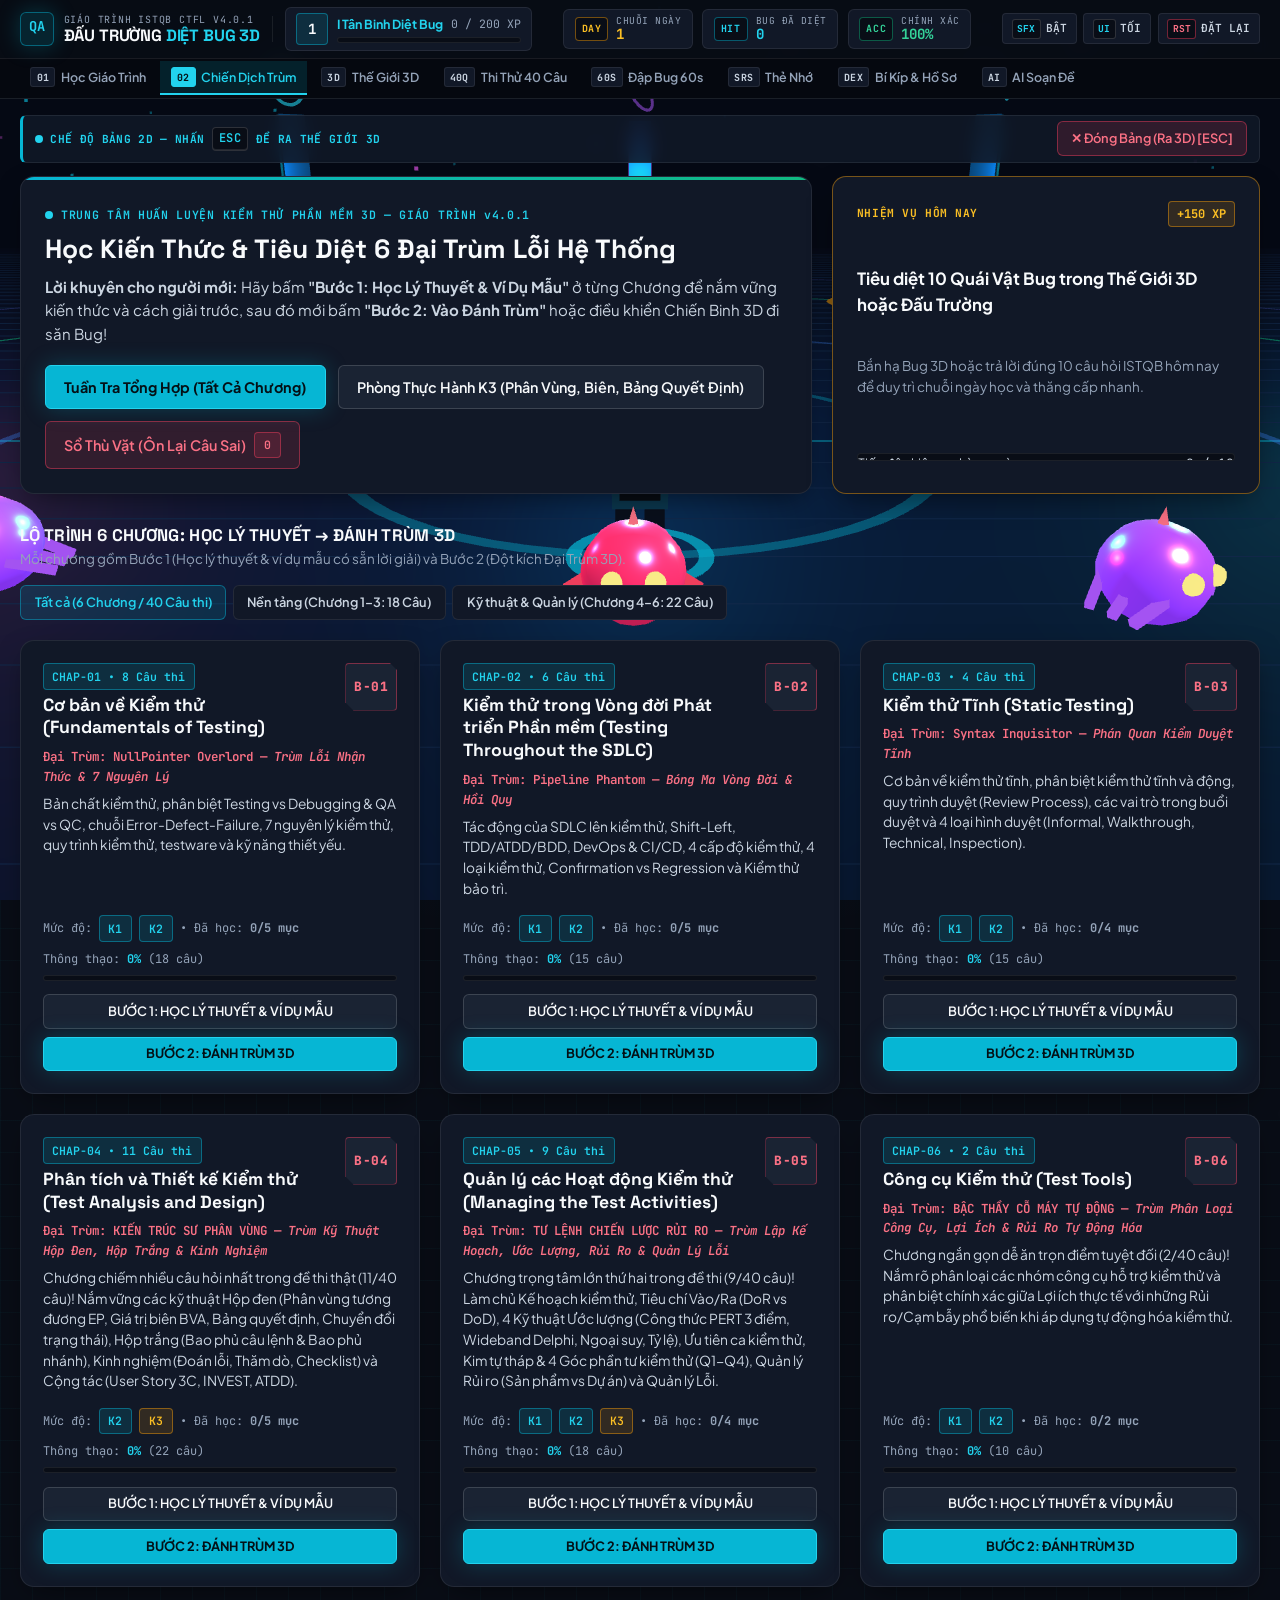
==== commit 6cdad694: "fix(ui): compact HUD bars, fix fixed-positioned 3D HUD & prompt pill wrapping, and add cache-busting" ====
--- a/ctfl-game/index.html
+++ b/ctfl-game/index.html
@@ -8,7 +8,7 @@
   <link rel="preconnect" href="https://fonts.googleapis.com" />
   <link rel="preconnect" href="https://fonts.gstatic.com" crossorigin />
   <link href="https://fonts.googleapis.com/css2?family=JetBrains+Mono:ital,wght@0,400;0,500;0,600;0,700;1,400&family=Plus+Jakarta+Sans:wght@400;500;600;700;800&family=Space+Grotesk:wght@500;600;700&display=swap" rel="stylesheet" />
-  <link rel="stylesheet" href="css/styles.css" />
+  <link rel="stylesheet" href="css/styles.css?v=4.0.3" />
 </head>
 <body>
   <!-- Full-Screen Interactive 3D Three.js World Canvas -->
@@ -20,16 +20,16 @@
   <!-- 3D Action Control Bar & Interactive Guide HUD -->
   <div id="world3d-hud" class="world3d-hud" role="region" aria-label="Điều khiển nhân vật 3D">
     <div class="world3d-guide">
-      <span><strong>ĐIỀU KHIỂN 3D:</strong> <kbd>WASD</kbd>/<kbd>Mũi tên</kbd> Di chuyển</span>
-      <span>• <kbd>Click</kbd>/<kbd>F</kbd> Bắn Laser diệt Bug</span>
-      <span>• <kbd>Space</kbd> Lướt nhanh</span>
-      <span>• <kbd>E</kbd>/Click Trùm để Khiêu chiến</span>
+      <span><strong>3D:</strong> <kbd>WASD</kbd> Di chuyển</span>
+      <span>• <kbd>Click</kbd>/<kbd>F</kbd> Bắn Bug</span>
+      <span>• <kbd>Space</kbd> Lướt</span>
+      <span>• <kbd>E</kbd> Khiêu chiến</span>
     </div>
     <div class="world3d-actions">
-      <button id="btn-3d-shoot" class="btn btn-sm btn-secondary" type="button">Bắn Laser [F]</button>
+      <button id="btn-3d-shoot" class="btn btn-sm btn-secondary" type="button">Bắn [F]</button>
       <button id="btn-3d-dash" class="btn btn-sm btn-secondary" type="button">Lướt [Space]</button>
       <button id="btn-3d-interact" class="btn btn-sm btn-secondary" type="button">Khiêu Chiến [E]</button>
-      <button id="btn-toggle-ui-panel" class="btn btn-sm btn-primary" type="button">Đi Dạo &amp; Bắn Bug 3D Toàn Màn Hình</button>
+      <button id="btn-toggle-ui-panel" class="btn btn-sm btn-primary" type="button">Mở Bảng Học &amp; Thi [ESC]</button>
     </div>
   </div>
 
@@ -166,11 +166,11 @@
     <div class="workspace-window-bar">
       <div class="workspace-window-status">
         <span class="status-dot pulse-cyan"></span>
-        <span>BẢNG ĐIỀU KHIỂN CHIẾN THUẬT — NHẤN [ESC] HOẶC NÚT ĐÓNG ĐỂ RA THẾ GIỚI 3D</span>
+        <span>CHẾ ĐỘ BẢNG 2D — NHẤN <kbd>ESC</kbd> ĐỂ RA THẾ GIỚI 3D</span>
       </div>
       <div class="workspace-window-actions">
-        <button type="button" class="btn btn-sm btn-secondary" data-action="back-to-campaign">Về Trang Chủ Chiến Dịch</button>
-        <button type="button" class="btn btn-sm btn-danger-outline" data-action="close-workspace-panel">✕ Đóng Bảng Này (Ra Thế Giới 3D) [ESC]</button>
+        <button type="button" class="btn btn-sm btn-secondary hidden" data-action="back-to-campaign">← Trang Chủ Chiến Dịch</button>
+        <button type="button" class="btn btn-sm btn-danger-outline" data-action="close-workspace-panel">✕ Đóng Bảng (Ra 3D) [ESC]</button>
       </div>
     </div>
 
@@ -1066,15 +1066,15 @@
   </div>
 
   <!-- Scripts (Strict Loading Order) -->
-  <script src="js/data-chap123.js"></script>
-  <script src="js/data-chap456.js"></script>
-  <script src="js/syllabus-full-vi.js"></script>
-  <script src="js/local-keys.js"></script>
-  <script src="js/ai-provider.js"></script>
-  <script src="js/three.min.js"></script>
-  <script src="js/world3d.js"></script>
-  <script src="js/battle-stage.js"></script>
-  <script src="js/sound-fx.js"></script>
-  <script src="js/app.js"></script>
+  <script src="js/data-chap123.js?v=4.0.3"></script>
+  <script src="js/data-chap456.js?v=4.0.3"></script>
+  <script src="js/syllabus-full-vi.js?v=4.0.3"></script>
+  <script src="js/local-keys.js?v=4.0.3"></script>
+  <script src="js/ai-provider.js?v=4.0.3"></script>
+  <script src="js/three.min.js?v=4.0.3"></script>
+  <script src="js/world3d.js?v=4.0.3"></script>
+  <script src="js/battle-stage.js?v=4.0.3"></script>
+  <script src="js/sound-fx.js?v=4.0.3"></script>
+  <script src="js/app.js?v=4.0.3"></script>
 </body>
 </html>
--- a/ctfl-game/css/styles.css
+++ b/ctfl-game/css/styles.css
@@ -245,31 +245,31 @@
 .hud-container {
   max-width: 1400px;
   margin: 0 auto;
-  padding: 0.75rem 1.5rem;
+  padding: 0.45rem 1.25rem;
   display: flex;
   align-items: center;
   justify-content: space-between;
-  gap: 1rem;
+  gap: 0.75rem;
   flex-wrap: wrap;
 }
 
 .hud-brand-profile {
   display: flex;
   align-items: center;
-  gap: 1rem;
+  gap: 0.75rem;
   flex-wrap: wrap;
 }
 
 .brand-badge {
   display: flex;
   align-items: center;
-  gap: 0.75rem;
+  gap: 0.6rem;
 }
 
 .brand-emblem {
   position: relative;
-  width: 40px;
-  height: 40px;
+  width: 34px;
+  height: 34px;
   border-radius: var(--radius-sm);
   background: var(--cyan-soft);
   border: 1px solid var(--border-cyan);
@@ -277,7 +277,7 @@
   place-items: center;
   font-family: var(--font-mono);
   font-weight: 700;
-  font-size: 0.95rem;
+  font-size: 0.85rem;
   color: var(--cyan-bright);
   box-shadow: var(--shadow-glow-cyan);
 }
@@ -289,7 +289,7 @@
 
 .brand-tag {
   font-family: var(--font-mono);
-  font-size: 0.68rem;
+  font-size: 0.62rem;
   letter-spacing: 0.08em;
   color: var(--text-muted);
   text-transform: uppercase;
@@ -297,7 +297,7 @@
 
 .brand-name {
   font-family: var(--font-display);
-  font-size: 1.15rem;
+  font-size: 1.02rem;
   font-weight: 700;
   letter-spacing: -0.01em;
   line-height: 1.15;
@@ -305,7 +305,7 @@
 
 .hud-divider {
   width: 1px;
-  height: 32px;
+  height: 26px;
   background: var(--border-subtle);
 }
 
@@ -313,11 +313,11 @@
 .player-profile-badge {
   display: flex;
   align-items: center;
-  gap: 0.75rem;
+  gap: 0.6rem;
   background: var(--bg-slate);
   border: 1px solid var(--border-subtle);
-  border-radius: var(--radius-md);
-  padding: 0.4rem 0.75rem;
+  border-radius: var(--radius-sm);
+  padding: 0.3rem 0.6rem;
 }
 
 .level-orb {
@@ -325,24 +325,24 @@
   flex-direction: column;
   align-items: center;
   justify-content: center;
-  min-width: 38px;
-  height: 38px;
-  padding: 0 0.35rem;
+  min-width: 32px;
+  height: 32px;
+  padding: 0 0.28rem;
   background: var(--cyan-soft);
   border: 1px solid var(--border-cyan);
-  border-radius: var(--radius-sm);
+  border-radius: var(--radius-xs);
   font-family: var(--font-mono);
   line-height: 1;
 }
 
 .level-prefix {
-  font-size: 0.6rem;
+  font-size: 0.56rem;
   color: var(--cyan-bright);
   font-weight: 600;
 }
 
 .level-num {
-  font-size: 0.95rem;
+  font-size: 0.88rem;
   font-weight: 700;
   color: var(--text-primary);
 }
@@ -350,8 +350,8 @@
 .profile-details {
   display: flex;
   flex-direction: column;
-  gap: 0.3rem;
-  min-width: 170px;
+  gap: 0.22rem;
+  min-width: 145px;
 }
 
 .profile-top-row {
@@ -489,22 +489,38 @@
 .hud-utilities {
   display: flex;
   align-items: center;
-  gap: 0.45rem;
+  gap: 0.4rem;
 }
 
 .icon-btn {
   display: inline-flex;
   align-items: center;
-  gap: 0.35rem;
-  padding: 0.4rem 0.65rem;
+  gap: 0.3rem;
+  padding: 0.3rem 0.55rem;
   background: var(--bg-slate);
   border: 1px solid var(--border-subtle);
-  border-radius: var(--radius-sm);
-  font-family: var(--font-mono);
-  font-size: 0.72rem;
+  border-radius: var(--radius-xs);
+  font-family: var(--font-mono);
+  font-size: 0.7rem;
   font-weight: 600;
   color: var(--text-secondary);
   transition: all var(--transition-fast);
+}
+
+.util-icon {
+  font-family: var(--font-mono);
+  font-size: 0.6rem;
+  font-weight: 700;
+  padding: 0.08rem 0.28rem;
+  border-radius: 3px;
+  background: var(--bg-obsidian);
+  border: 1px solid var(--border-strong);
+  color: var(--cyan-bright);
+}
+
+.icon-btn-danger .util-icon {
+  color: var(--rose-bright);
+  border-color: var(--border-rose);
 }
 
 .icon-btn:hover {
@@ -527,25 +543,32 @@
 .hud-nav-inner {
   max-width: 1400px;
   margin: 0 auto;
-  padding: 0.25rem 1.5rem;
-  display: flex;
-  flex-wrap: wrap;
-  align-items: center;
-  gap: 0.4rem;
+  padding: 0.15rem 1.25rem;
+  display: flex;
+  flex-wrap: nowrap;
+  align-items: center;
+  gap: 0.25rem;
+  overflow-x: auto;
+  scrollbar-width: none;
+}
+
+.hud-nav-inner::-webkit-scrollbar {
+  display: none;
 }
 
 .nav-tab {
   position: relative;
   display: inline-flex;
   align-items: center;
-  gap: 0.45rem;
-  padding: 0.45rem 0.75rem;
-  font-size: 0.82rem;
+  gap: 0.35rem;
+  padding: 0.38rem 0.65rem;
+  font-size: 0.78rem;
   font-weight: 600;
   color: var(--text-muted);
   white-space: nowrap;
   border-bottom: 2px solid transparent;
   transition: all var(--transition-fast);
+  flex-shrink: 0;
 }
 
 .nav-tab:hover {
@@ -561,12 +584,12 @@
 
 .nav-tab-icon {
   font-family: var(--font-mono);
-  font-size: 0.66rem;
-  font-weight: 700;
-  letter-spacing: 0.05em;
+  font-size: 0.62rem;
+  font-weight: 700;
+  letter-spacing: 0.04em;
   text-transform: uppercase;
-  padding: 0.12rem 0.38rem;
-  border-radius: 4px;
+  padding: 0.08rem 0.32rem;
+  border-radius: 3px;
   background: var(--bg-slate);
   border: 1px solid var(--border-subtle);
   color: var(--text-secondary);
@@ -581,18 +604,6 @@
 
 .nav-tab-code {
   display: none;
-  font-family: var(--font-mono);
-  font-size: 0.66rem;
-  padding: 0.1rem 0.38rem;
-  border-radius: var(--radius-xs);
-  background: var(--bg-slate);
-  border: 1px solid var(--border-subtle);
-  color: var(--text-muted);
-}
-
-.nav-tab.active .nav-tab-code {
-  color: var(--cyan-bright);
-  border-color: var(--border-cyan);
 }
 
 /* ==========================================================================
@@ -601,39 +612,39 @@
 .main-workspace {
   max-width: 1400px;
   margin: 0 auto;
-  padding: 1.5rem;
+  padding: 1rem 1.25rem 1.5rem;
 }
 
 .workspace-window-bar {
   display: flex;
   align-items: center;
   justify-content: space-between;
-  gap: 0.75rem;
+  gap: 0.5rem;
   flex-wrap: wrap;
-  padding: 0.55rem 0.9rem;
-  margin-bottom: 1rem;
+  padding: 0.35rem 0.75rem;
+  margin-bottom: 0.85rem;
   background: rgba(17, 24, 39, 0.88);
   border: 1px solid var(--border-subtle);
   border-left: 3px solid var(--cyan);
-  border-radius: var(--radius-md);
+  border-radius: var(--radius-sm);
   backdrop-filter: blur(8px);
 }
 
 .workspace-window-status {
   display: inline-flex;
   align-items: center;
-  gap: 0.5rem;
-  font-family: var(--font-mono);
-  font-size: 0.72rem;
-  font-weight: 700;
-  letter-spacing: 0.04em;
+  gap: 0.45rem;
+  font-family: var(--font-mono);
+  font-size: 0.7rem;
+  font-weight: 700;
+  letter-spacing: 0.03em;
   color: var(--cyan-bright);
 }
 
 .workspace-window-actions {
   display: flex;
   align-items: center;
-  gap: 0.5rem;
+  gap: 0.4rem;
   flex-wrap: wrap;
 }
 
@@ -2933,38 +2944,66 @@
 
 .world3d-hud {
   position: fixed;
-  bottom: 14px;
+  bottom: 12px;
   left: 50%;
   transform: translateX(-50%);
   z-index: 35;
   display: flex;
   align-items: center;
-  justify-content: space-between;
-  gap: 1rem;
-  flex-wrap: wrap;
-  padding: 0.6rem 1.1rem;
-  border-radius: 999px;
-  background: rgba(9, 13, 22, 0.88);
+  justify-content: center;
+  gap: 0.75rem;
+  flex-wrap: nowrap;
+  width: max-content;
+  max-width: calc(100vw - 24px);
+  padding: 0.42rem 0.85rem;
+  border-radius: var(--radius-md);
+  background: rgba(9, 13, 22, 0.92);
   border: 1px solid var(--border-cyan);
-  box-shadow: 0 8px 32px rgba(0, 0, 0, 0.65), 0 0 18px rgba(34, 211, 238, 0.22);
+  box-shadow: 0 8px 24px rgba(0, 0, 0, 0.65), 0 0 14px rgba(34, 211, 238, 0.18);
   backdrop-filter: blur(10px);
-  max-width: 96vw;
 }
 
 .world3d-guide {
   display: flex;
   align-items: center;
-  gap: 0.6rem;
-  flex-wrap: wrap;
-  font-size: 0.78rem;
+  gap: 0.45rem;
+  flex-wrap: nowrap;
+  white-space: nowrap;
+  font-size: 0.74rem;
   color: var(--text-secondary);
 }
 
 .world3d-actions {
   display: flex;
   align-items: center;
-  gap: 0.45rem;
-  flex-wrap: wrap;
+  gap: 0.35rem;
+  flex-wrap: nowrap;
+  white-space: nowrap;
+}
+
+.world3d-actions .btn-sm {
+  padding: 0.3rem 0.6rem;
+  font-size: 0.74rem;
+}
+
+@media (max-width: 1024px) {
+  .world3d-hud {
+    flex-wrap: wrap;
+    width: calc(100vw - 24px);
+    padding: 0.4rem 0.65rem;
+    gap: 0.4rem;
+    border-radius: var(--radius-sm);
+  }
+  .world3d-guide {
+    flex-wrap: wrap;
+    white-space: normal;
+    justify-content: center;
+    font-size: 0.7rem;
+  }
+  .world3d-actions {
+    flex-wrap: wrap;
+    justify-content: center;
+  }
 }
 
 body.world3d-freeroam .main-workspace {
@@ -2984,7 +3023,7 @@
 }
 
 body.world3d-freeroam #world3d-prompt-banner {
-  bottom: 115px !important;
+  bottom: 68px !important;
 }
 
 /* Semi-transparent Boss Battle Arena so 3D Hero vs 3D Boss is clearly visible */
@@ -3253,11 +3292,7 @@
 
 /* Interactive Mini Guardian Battle inside Study Section */
 .mini-lesson-battle-box {
-  margin-top: 1.1rem;
-  padding: 1.05rem;
-  border-radius: var(--radius-md);
-  background: linear-gradient(135deg, rgba(244, 63, 94, 0.08), rgba(6, 182, 212, 0.08));
-  border: 1px solid var(--border-rose);
+  margin-top: 0.75rem;
 }
 
 .mini-battle-header {
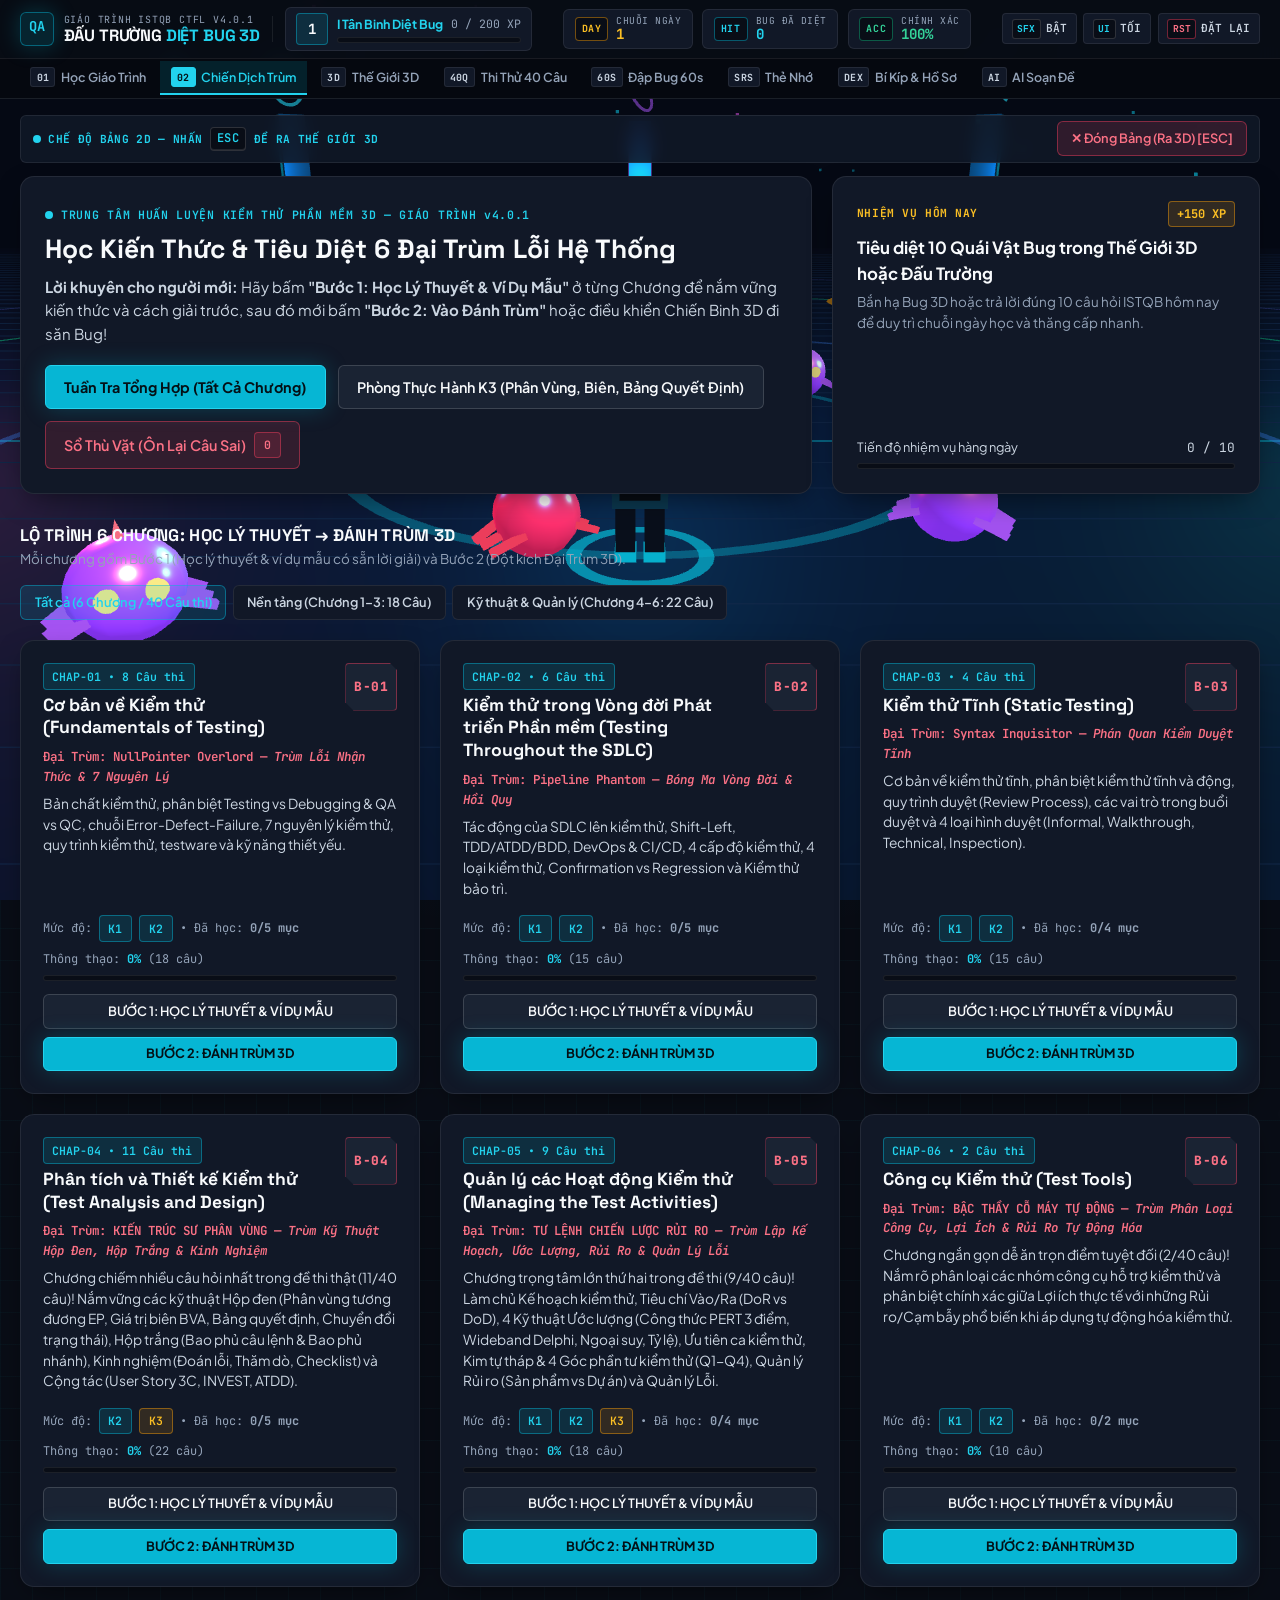
==== commit 66bc0f6e: "fix(ui): remove AI-style border-top/border-left stripes and fix clipped daily quest progress bar" ====
--- a/ctfl-game/index.html
+++ b/ctfl-game/index.html
@@ -8,7 +8,7 @@
   <link rel="preconnect" href="https://fonts.googleapis.com" />
   <link rel="preconnect" href="https://fonts.gstatic.com" crossorigin />
   <link href="https://fonts.googleapis.com/css2?family=JetBrains+Mono:ital,wght@0,400;0,500;0,600;0,700;1,400&family=Plus+Jakarta+Sans:wght@400;500;600;700;800&family=Space+Grotesk:wght@500;600;700&display=swap" rel="stylesheet" />
-  <link rel="stylesheet" href="css/styles.css?v=4.0.3" />
+  <link rel="stylesheet" href="css/styles.css?v=4.0.4" />
 </head>
 <body>
   <!-- Full-Screen Interactive 3D Three.js World Canvas -->
@@ -1066,15 +1066,15 @@
   </div>
 
   <!-- Scripts (Strict Loading Order) -->
-  <script src="js/data-chap123.js?v=4.0.3"></script>
-  <script src="js/data-chap456.js?v=4.0.3"></script>
-  <script src="js/syllabus-full-vi.js?v=4.0.3"></script>
-  <script src="js/local-keys.js?v=4.0.3"></script>
-  <script src="js/ai-provider.js?v=4.0.3"></script>
-  <script src="js/three.min.js?v=4.0.3"></script>
-  <script src="js/world3d.js?v=4.0.3"></script>
-  <script src="js/battle-stage.js?v=4.0.3"></script>
-  <script src="js/sound-fx.js?v=4.0.3"></script>
-  <script src="js/app.js?v=4.0.3"></script>
+  <script src="js/data-chap123.js?v=4.0.4"></script>
+  <script src="js/data-chap456.js?v=4.0.4"></script>
+  <script src="js/syllabus-full-vi.js?v=4.0.4"></script>
+  <script src="js/local-keys.js?v=4.0.4"></script>
+  <script src="js/ai-provider.js?v=4.0.4"></script>
+  <script src="js/three.min.js?v=4.0.4"></script>
+  <script src="js/world3d.js?v=4.0.4"></script>
+  <script src="js/battle-stage.js?v=4.0.4"></script>
+  <script src="js/sound-fx.js?v=4.0.4"></script>
+  <script src="js/app.js?v=4.0.4"></script>
 </body>
 </html>
--- a/ctfl-game/css/styles.css
+++ b/ctfl-game/css/styles.css
@@ -625,7 +625,6 @@
   margin-bottom: 0.85rem;
   background: rgba(17, 24, 39, 0.88);
   border: 1px solid var(--border-subtle);
-  border-left: 3px solid var(--cyan);
   border-radius: var(--radius-sm);
   backdrop-filter: blur(8px);
 }
@@ -825,16 +824,6 @@
   overflow: hidden;
 }
 
-.hero-main-card::before {
-  content: "";
-  position: absolute;
-  top: 0;
-  left: 0;
-  width: 100%;
-  height: 3px;
-  background: linear-gradient(90deg, var(--cyan), var(--emerald));
-}
-
 .hero-eyebrow {
   display: inline-flex;
   align-items: center;
@@ -891,7 +880,6 @@
   display: flex;
   flex-direction: column;
   justify-content: space-between;
-  border-color: var(--border-amber);
 }
 
 .dq-header {
@@ -1201,11 +1189,11 @@
 }
 
 .player-card {
-  border-left: 3px solid var(--emerald);
+  border-color: var(--border-subtle);
 }
 
 .boss-card {
-  border-right: 3px solid var(--rose);
+  border-color: var(--border-subtle);
 }
 
 .combatant-header {
@@ -2134,12 +2122,12 @@
 }
 
 .fc-face-front {
-  border-top: 3px solid var(--cyan);
+  border-color: var(--border-strong);
 }
 
 .fc-face-back {
   transform: rotateY(180deg);
-  border-top: 3px solid var(--emerald);
+  border-color: var(--border-strong);
 }
 
 .fc-face-top {
@@ -2319,10 +2307,10 @@
   width: 100%;
   max-width: 540px;
   background: var(--bg-slate);
-  border: 1px solid var(--border-cyan);
+  border: 1px solid var(--border-strong);
   border-radius: var(--radius-lg);
   padding: 2rem;
-  box-shadow: var(--shadow-card), var(--shadow-glow-cyan);
+  box-shadow: var(--shadow-card);
   text-align: center;
   position: relative;
   overflow: hidden;
@@ -2330,12 +2318,7 @@
 }
 
 .modal-glow-bar {
-  position: absolute;
-  top: 0;
-  left: 0;
-  right: 0;
-  height: 4px;
-  background: linear-gradient(90deg, var(--cyan), var(--emerald), var(--amber));
+  display: none;
 }
 
 .modal-title {
@@ -2438,12 +2421,7 @@
 
 .dq-progress-wrap {
   width: 100%;
-  height: 8px;
-  background: var(--bg-obsidian);
-  border-radius: 999px;
-  overflow: hidden;
-  border: 1px solid var(--border-subtle);
-  margin: 0.5rem 0;
+  margin-top: auto;
 }
 
 .dq-progress-bar {
@@ -2711,11 +2689,11 @@
 .warn-fill { background: var(--amber); }
 
 .review-item.review-correct {
-  border-left: 3px solid var(--emerald);
+  border-color: var(--border-emerald);
 }
 
 .review-item.review-wrong {
-  border-left: 3px solid var(--rose);
+  border-color: var(--border-rose);
 }
 
 .review-header {
@@ -3083,8 +3061,8 @@
   margin-top: 0.65rem;
   padding: 0.85rem;
   border-radius: var(--radius-xs);
-  background: rgba(16, 185, 129, 0.1);
-  border-left: 3px solid var(--emerald-bright);
+  background: rgba(16, 185, 129, 0.08);
+  border: 1px solid var(--border-emerald);
 }
 
 
@@ -3193,7 +3171,7 @@
   padding: 0.85rem;
   border-radius: var(--radius-xs);
   background: var(--cyan-soft);
-  border-left: 3px solid var(--cyan-bright);
+  border: 1px solid var(--border-cyan);
   font-family: var(--font-mono);
   font-size: 0.86rem;
   line-height: 1.55;
@@ -3287,7 +3265,7 @@
   padding: 0.9rem 1rem;
   border-radius: var(--radius-sm);
   background: var(--emerald-soft);
-  border-left: 3px solid var(--emerald-bright);
+  border: 1px solid var(--border-emerald);
 }
 
 /* Interactive Mini Guardian Battle inside Study Section */
@@ -3456,7 +3434,7 @@
   padding: 0.75rem 0.95rem;
   border-radius: var(--radius-sm);
   background: var(--bg-slate-elevated);
-  border-left: 3px solid var(--cyan-bright);
+  border: 1px solid var(--border-subtle);
   font-size: 0.86rem;
   color: var(--text-secondary);
 }
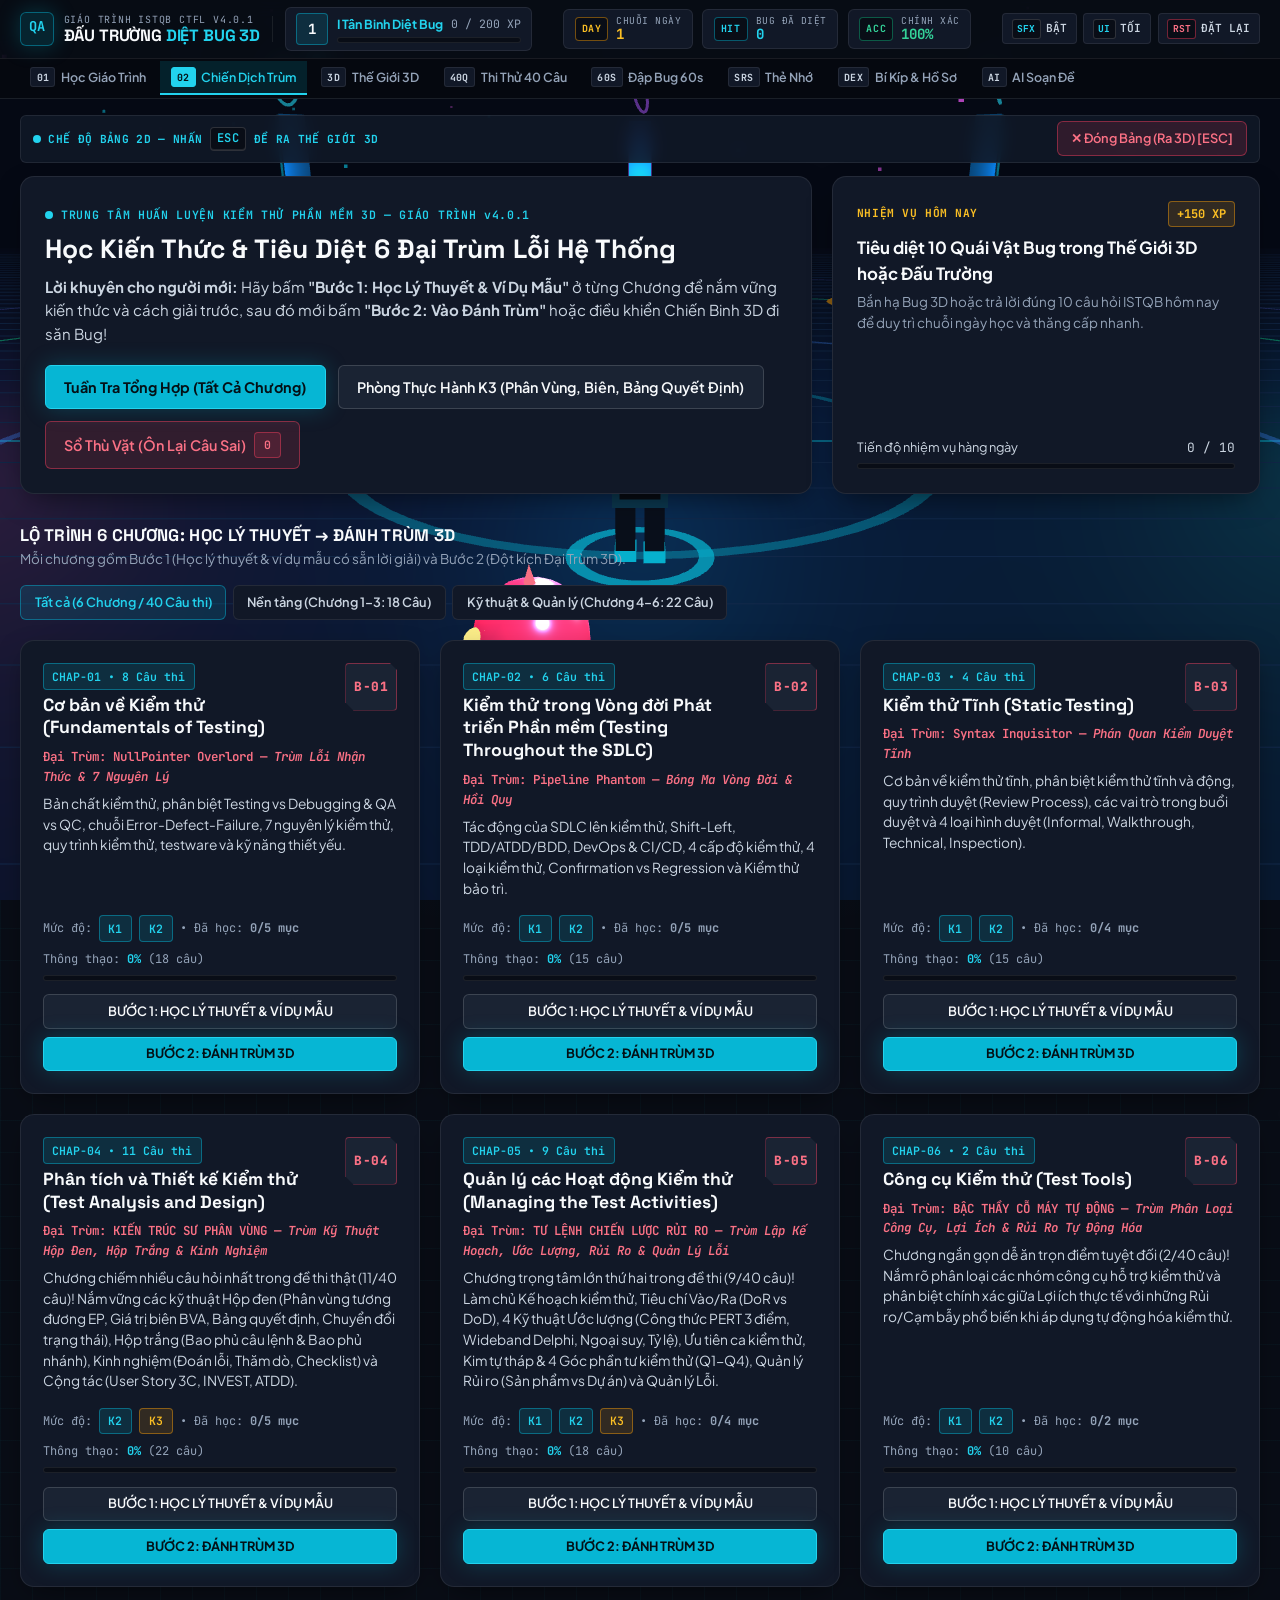
==== commit c8bd40eb: "fix(arena): fix canvas aspect-ratio stretching, remove duplicate buttons/HP boxes, and compact arena" ====
--- a/ctfl-game/index.html
+++ b/ctfl-game/index.html
@@ -8,7 +8,7 @@
   <link rel="preconnect" href="https://fonts.googleapis.com" />
   <link rel="preconnect" href="https://fonts.gstatic.com" crossorigin />
   <link href="https://fonts.googleapis.com/css2?family=JetBrains+Mono:ital,wght@0,400;0,500;0,600;0,700;1,400&family=Plus+Jakarta+Sans:wght@400;500;600;700;800&family=Space+Grotesk:wght@500;600;700&display=swap" rel="stylesheet" />
-  <link rel="stylesheet" href="css/styles.css?v=4.0.4" />
+  <link rel="stylesheet" href="css/styles.css?v=4.0.5" />
 </head>
 <body>
   <!-- Full-Screen Interactive 3D Three.js World Canvas -->
@@ -327,12 +327,12 @@
 
       <!-- Interactive 2.5D/3D Character Battle Stage -->
       <div id="arena-battle-stage" class="arena-battle-stage">
-        <canvas id="battle-stage-canvas" width="1100" height="290" aria-label="Sân khấu chiến đấu tương tác giữa Chiến Binh Tester và Đại Trùm Chương"></canvas>
+        <canvas id="battle-stage-canvas" width="960" height="220" aria-label="Sân khấu chiến đấu tương tác giữa Chiến Binh Tester và Đại Trùm Chương"></canvas>
         <div class="battle-stage-controls">
-          <button id="btn-stage-slash" class="btn btn-sm btn-secondary" type="button" title="Lao lên chém kiếm Plasma vào Trùm">Chém Kiếm Plasma [1]</button>
-          <button id="btn-stage-shoot" class="btn btn-sm btn-secondary" type="button" title="Bắn đạn Laser vào Điểm Yếu trên người Trùm">Bắn Điểm Yếu [2]</button>
-          <button id="btn-stage-shield" class="btn btn-sm btn-secondary" type="button" title="Bật Khiên Năng Lượng giảm 75% sát thương khi Trùm đánh">Bật Khiên Đỡ Đòn [3]</button>
-          <button id="btn-stage-ult" class="btn btn-sm btn-primary" type="button" title="Tung Tuyệt Kỹ Orbital Laser khi đầy Nộ">Tuyệt Kỹ Orbital Laser [R] (<span id="stage-fury-pct">0%</span>)</button>
+          <button id="btn-stage-slash" class="btn btn-sm btn-secondary" type="button" title="Lao lên chém kiếm Plasma vào Trùm">Chém Kiếm Plasma</button>
+          <button id="btn-stage-shoot" class="btn btn-sm btn-secondary" type="button" title="Bắn đạn Laser vào Điểm Yếu trên người Trùm">Bắn Điểm Yếu</button>
+          <button id="btn-stage-shield" class="btn btn-sm btn-secondary" type="button" title="Bật Khiên Năng Lượng giảm 75% sát thương khi Trùm đánh">Bật Khiên Đỡ Đòn</button>
+          <button id="btn-stage-ult" class="btn btn-sm btn-secondary" type="button" title="Tung Tuyệt Kỹ Orbital Laser khi đầy Nộ">Tuyệt Kỹ Orbital Laser [R] (<span id="stage-fury-pct">0%</span>)</button>
           <button id="btn-arena-ai-gen" class="btn btn-sm btn-success" type="button" title="Dùng AI OpenRouter soạn bộ câu hỏi mới tinh từ Giáo trình cho trận này">AI Soạn Đề Mới</button>
         </div>
       </div>
@@ -1066,15 +1066,15 @@
   </div>
 
   <!-- Scripts (Strict Loading Order) -->
-  <script src="js/data-chap123.js?v=4.0.4"></script>
-  <script src="js/data-chap456.js?v=4.0.4"></script>
-  <script src="js/syllabus-full-vi.js?v=4.0.4"></script>
-  <script src="js/local-keys.js?v=4.0.4"></script>
-  <script src="js/ai-provider.js?v=4.0.4"></script>
-  <script src="js/three.min.js?v=4.0.4"></script>
-  <script src="js/world3d.js?v=4.0.4"></script>
-  <script src="js/battle-stage.js?v=4.0.4"></script>
-  <script src="js/sound-fx.js?v=4.0.4"></script>
-  <script src="js/app.js?v=4.0.4"></script>
+  <script src="js/data-chap123.js?v=4.0.5"></script>
+  <script src="js/data-chap456.js?v=4.0.5"></script>
+  <script src="js/syllabus-full-vi.js?v=4.0.5"></script>
+  <script src="js/local-keys.js?v=4.0.5"></script>
+  <script src="js/ai-provider.js?v=4.0.5"></script>
+  <script src="js/three.min.js?v=4.0.5"></script>
+  <script src="js/world3d.js?v=4.0.5"></script>
+  <script src="js/battle-stage.js?v=4.0.5"></script>
+  <script src="js/sound-fx.js?v=4.0.5"></script>
+  <script src="js/app.js?v=4.0.5"></script>
 </body>
 </html>
--- a/ctfl-game/css/styles.css
+++ b/ctfl-game/css/styles.css
@@ -1096,13 +1096,13 @@
   display: flex;
   align-items: center;
   justify-content: space-between;
-  gap: 1rem;
+  gap: 0.85rem;
   flex-wrap: wrap;
   background: var(--bg-slate);
   border: 1px solid var(--border-subtle);
   border-radius: var(--radius-md);
-  padding: 0.85rem 1.25rem;
-  margin-bottom: 1.25rem;
+  padding: 0.55rem 1rem;
+  margin-bottom: 0.65rem;
 }
 
 .arena-mission-info {
@@ -1112,34 +1112,34 @@
 
 .mission-tag {
   font-family: var(--font-mono);
-  font-size: 0.65rem;
+  font-size: 0.62rem;
   color: var(--cyan-bright);
   letter-spacing: 0.08em;
 }
 
 .arena-title {
   font-family: var(--font-display);
-  font-size: 1.1rem;
+  font-size: 0.98rem;
   font-weight: 700;
 }
 
 .arena-progress-cluster {
-  min-width: 220px;
+  min-width: 200px;
   flex: 1;
-  max-width: 340px;
+  max-width: 300px;
 }
 
 .arena-progress-meta {
   display: flex;
   justify-content: space-between;
   font-family: var(--font-mono);
-  font-size: 0.75rem;
-  margin-bottom: 0.3rem;
+  font-size: 0.7rem;
+  margin-bottom: 0.2rem;
 }
 
 .mono-label {
   font-family: var(--font-mono);
-  font-size: 0.7rem;
+  font-size: 0.68rem;
   color: var(--text-muted);
   letter-spacing: 0.05em;
 }
@@ -1153,8 +1153,8 @@
 .arena-timer-box {
   display: flex;
   align-items: center;
-  gap: 0.45rem;
-  padding: 0.4rem 0.85rem;
+  gap: 0.4rem;
+  padding: 0.3rem 0.65rem;
   background: var(--bg-obsidian);
   border: 1px solid var(--border-subtle);
   border-radius: var(--radius-sm);
@@ -1162,7 +1162,7 @@
 
 .mono-timer {
   font-family: var(--font-mono);
-  font-size: 1.1rem;
+  font-size: 0.95rem;
   font-weight: 700;
   color: var(--text-primary);
 }
@@ -1172,8 +1172,8 @@
   display: grid;
   grid-template-columns: 1fr auto 1fr;
   align-items: stretch;
-  gap: 1rem;
-  margin-bottom: 1rem;
+  gap: 0.65rem;
+  margin-bottom: 0.65rem;
 }
 
 .combatant-card {
@@ -1181,11 +1181,11 @@
   background: var(--bg-slate);
   border: 1px solid var(--border-subtle);
   border-radius: var(--radius-md);
-  padding: 1.1rem 1.25rem;
+  padding: 0.65rem 0.9rem;
   display: flex;
   flex-direction: column;
   justify-content: space-between;
-  gap: 0.75rem;
+  gap: 0.4rem;
 }
 
 .player-card {
@@ -3009,12 +3009,8 @@
 body.arena-3d-battle #view-arena .arena-top-bar,
 body.arena-3d-battle #view-arena .powerups-bar,
 body.arena-3d-battle #view-arena .question-terminal-card {
-  background: rgba(9, 13, 22, 0.62);
+  background: rgba(9, 13, 22, 0.84);
   backdrop-filter: blur(8px);
-}
-
-body.arena-3d-battle #view-arena .combat-hud-grid {
-  margin-bottom: 110px;
 }
 
 /* Interactive Study Mode (#view-study) */
@@ -3071,19 +3067,18 @@
    ========================================================================== */
 .arena-battle-stage {
   position: relative;
-  margin-bottom: 1.15rem;
-  background: radial-gradient(circle at 50% 25%, rgba(6, 182, 212, 0.14), rgba(5, 8, 15, 0.94));
-  border: 1px solid var(--border-cyan);
-  border-radius: var(--radius-lg);
+  margin-bottom: 0.65rem;
+  background: radial-gradient(circle at 50% 25%, rgba(6, 182, 212, 0.12), rgba(5, 8, 15, 0.94));
+  border: 1px solid var(--border-subtle);
+  border-radius: var(--radius-md);
   overflow: hidden;
-  box-shadow: var(--shadow-card), var(--shadow-glow-cyan);
+  box-shadow: var(--shadow-card);
 }
 
 #battle-stage-canvas {
   display: block;
   width: 100%;
-  height: auto;
-  max-height: 300px;
+  height: 220px;
   background: transparent;
 }
 
@@ -3092,9 +3087,9 @@
   flex-wrap: wrap;
   align-items: center;
   justify-content: center;
-  gap: 0.6rem;
-  padding: 0.75rem 1rem;
-  background: rgba(9, 13, 22, 0.85);
+  gap: 0.5rem;
+  padding: 0.5rem 0.75rem;
+  background: rgba(9, 13, 22, 0.9);
   border-top: 1px solid var(--border-subtle);
 }
 
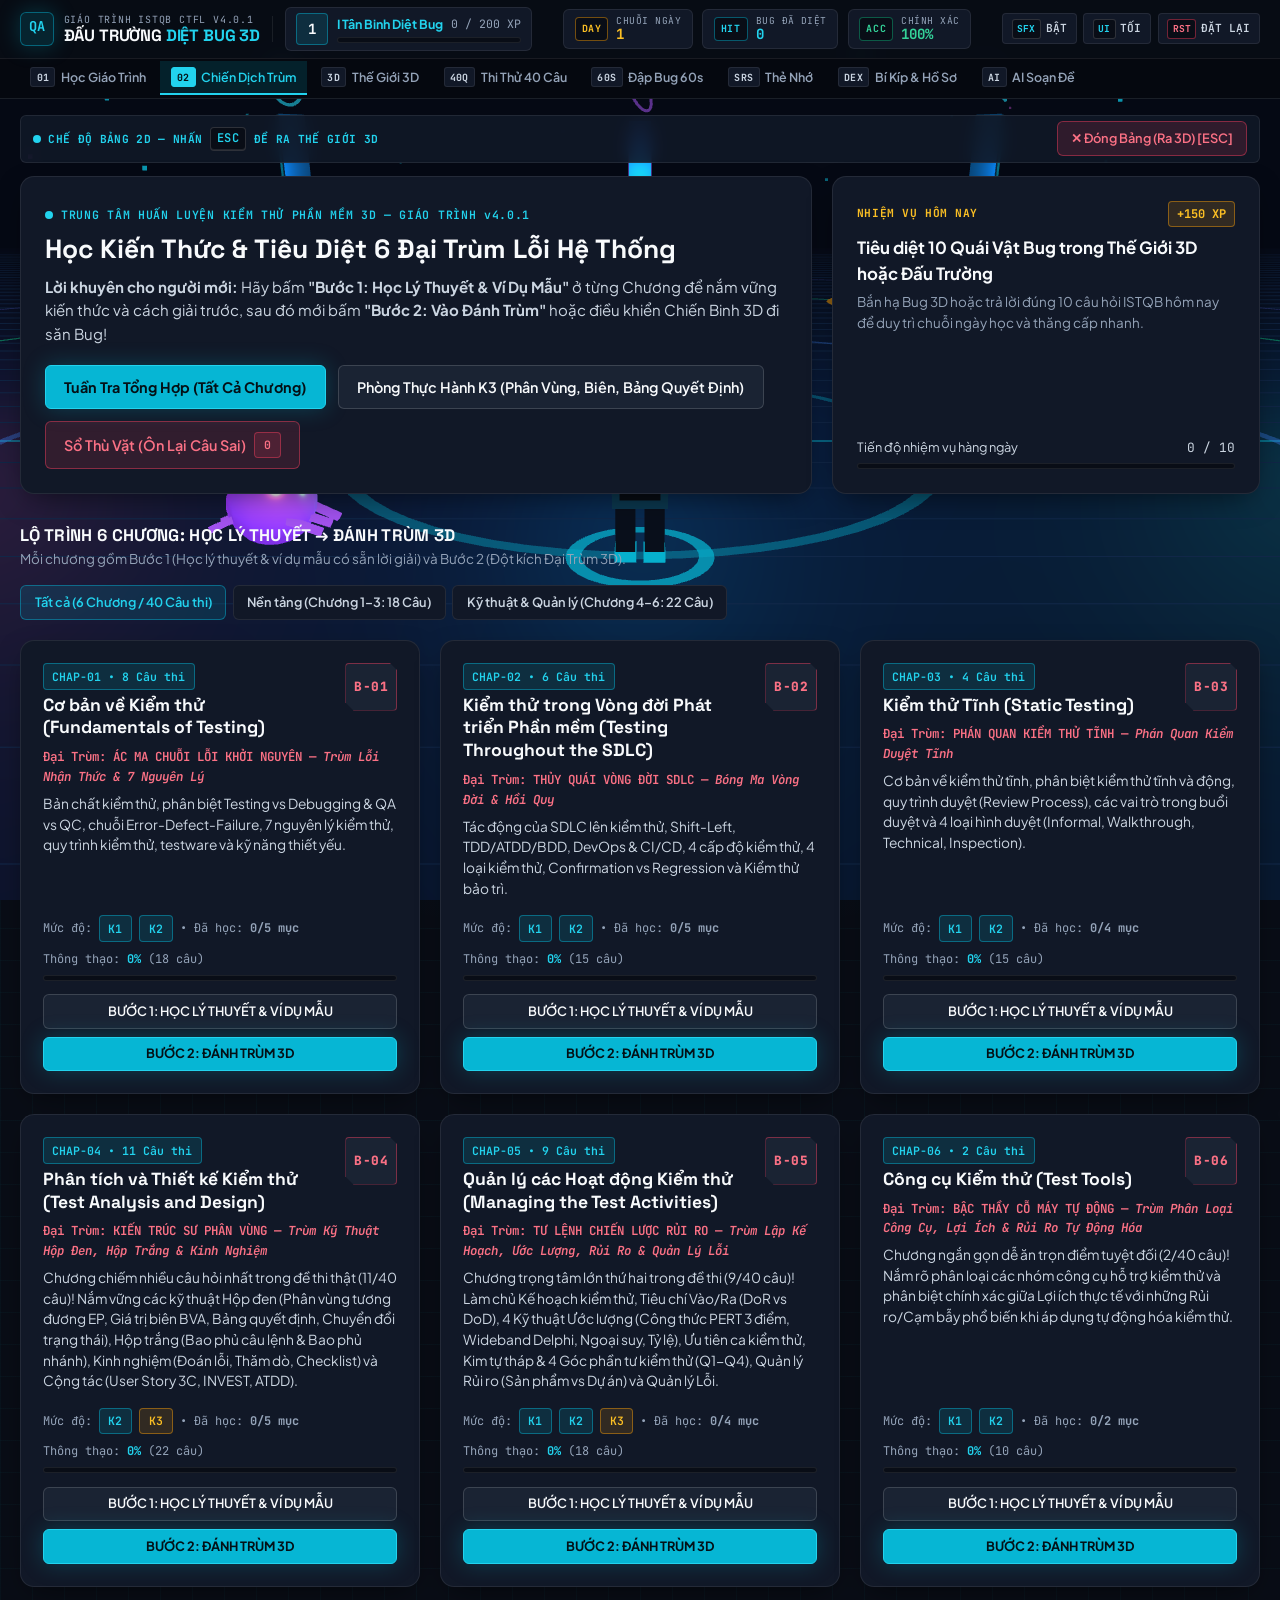
==== commit a0c93e3a: "Remove Ollama/custom endpoint, fix NullPointer & pointer bugs, add 3D laser slash skills & lock righ" ====
--- a/ctfl-game/index.html
+++ b/ctfl-game/index.html
@@ -8,7 +8,7 @@
   <link rel="preconnect" href="https://fonts.googleapis.com" />
   <link rel="preconnect" href="https://fonts.gstatic.com" crossorigin />
   <link href="https://fonts.googleapis.com/css2?family=JetBrains+Mono:ital,wght@0,400;0,500;0,600;0,700;1,400&family=Plus+Jakarta+Sans:wght@400;500;600;700;800&family=Space+Grotesk:wght@500;600;700&display=swap" rel="stylesheet" />
-  <link rel="stylesheet" href="css/styles.css?v=4.0.5" />
+  <link rel="stylesheet" href="css/styles.css?v=4.0.6" />
 </head>
 <body>
   <!-- Full-Screen Interactive 3D Three.js World Canvas -->
@@ -20,16 +20,19 @@
   <!-- 3D Action Control Bar & Interactive Guide HUD -->
   <div id="world3d-hud" class="world3d-hud" role="region" aria-label="Điều khiển nhân vật 3D">
     <div class="world3d-guide">
-      <span><strong>3D:</strong> <kbd>WASD</kbd> Di chuyển</span>
-      <span>• <kbd>Click</kbd>/<kbd>F</kbd> Bắn Bug</span>
-      <span>• <kbd>Space</kbd> Lướt</span>
-      <span>• <kbd>E</kbd> Khiêu chiến</span>
+      <span><strong>3D:</strong> <kbd>WASD</kbd> Chạy</span>
+      <span>• <kbd>1-3</kbd>/<kbd>JKL</kbd> Chém Laze</span>
+      <span>• <kbd>F</kbd> Bắn</span>
+      <span>• <kbd>E</kbd> Vào Cổng</span>
     </div>
     <div class="world3d-actions">
-      <button id="btn-3d-shoot" class="btn btn-sm btn-secondary" type="button">Bắn [F]</button>
-      <button id="btn-3d-dash" class="btn btn-sm btn-secondary" type="button">Lướt [Space]</button>
-      <button id="btn-3d-interact" class="btn btn-sm btn-secondary" type="button">Khiêu Chiến [E]</button>
-      <button id="btn-toggle-ui-panel" class="btn btn-sm btn-primary" type="button">Mở Bảng Học &amp; Thi [ESC]</button>
+      <button id="btn-3d-slash" class="btn btn-sm btn-secondary" type="button" title="Combo Chém Kiếm Laze 3 Nhát (Phím 1 hoặc J)">Chém Laze [1]</button>
+      <button id="btn-3d-xslash" class="btn btn-sm btn-secondary" type="button" title="Chém Chữ Thập X-Laze Xuyên Phá (Phím 2 hoặc K)">Chém X-Laze [2]</button>
+      <button id="btn-3d-spinslash" class="btn btn-sm btn-secondary" type="button" title="Xoáy Kiếm Laze 360 Độ (Phím 3 hoặc L)">Xoáy Laze [3]</button>
+      <button id="btn-3d-shoot" class="btn btn-sm btn-secondary" type="button" title="Bắn Đạn Laze Định Vị (Phím F)">Bắn [F]</button>
+      <button id="btn-3d-dash" class="btn btn-sm btn-secondary" type="button" title="Lướt Xung Kích (Phím Space)">Lướt [Space]</button>
+      <button id="btn-3d-interact" class="btn btn-sm btn-secondary" type="button" title="Khiêu Chiến Trùm hoặc Mở Cổng (Phím E)">Vào Cổng [E]</button>
+      <button id="btn-toggle-ui-panel" class="btn btn-sm btn-primary" type="button">Bảng Học [ESC]</button>
     </div>
   </div>
 
@@ -376,7 +379,7 @@
               <div class="combatant-name-row">
                 <span id="boss-title" class="combatant-role text-rose">Trùm Lỗi Nhận Thức &amp; Nguyên Lý</span>
               </div>
-              <h3 id="boss-name" class="combatant-name">Đại Ma Vương NullPointer</h3>
+              <h3 id="boss-name" class="combatant-name">Ác Ma Chuỗi Lỗi Khởi Nguyên</h3>
             </div>
           </div>
           <div class="hp-bar-container">
@@ -859,7 +862,7 @@
           <div>
             <span class="status-badge badge-cyan">KẾT NỐI ĐA NHÀ CUNG CẤP AI &amp; BỂ KHÓA API</span>
             <h2 id="ai-heading" class="exam-main-title" style="margin-top:0.35rem;">Trung Tâm AI OpenRouter — Soạn Đề Mới Từ Giáo Trình (Chống Học Vẹt)</h2>
-            <p class="section-hint">Kết nối OpenRouter, Google Gemini, Ollama hoặc OpenAI để AI đọc trực tiếp Giáo trình ISTQB CTFL v4.0.1 Tiếng Việt và sinh câu hỏi mới tinh mỗi lần luyện tập.</p>
+            <p class="section-hint">Kết nối OpenRouter, Google Gemini hoặc OpenAI để AI đọc trực tiếp Giáo trình ISTQB CTFL v4.0.1 Tiếng Việt và sinh câu hỏi mới tinh mỗi lần luyện tập.</p>
           </div>
         </div>
 
@@ -873,14 +876,8 @@
               <select id="ai-provider-select" class="tactical-select ai-input-full">
                 <option value="openrouter">OpenRouter (Khuyên dùng - Hỗ trợ hàng trăm Model &amp; Free Router)</option>
                 <option value="gemini">Google Gemini (Google AI Studio)</option>
-                <option value="ollama">Ollama / Local AI Server (https://ai-api.congnghevietha.vn / Localhost)</option>
                 <option value="openai">OpenAI (ChatGPT Official)</option>
               </select>
-            </div>
-
-            <div class="ai-form-group">
-              <label for="ai-endpoint-input" class="ai-label">Địa chỉ Endpoint (Dành cho Ollama / Custom Server)</label>
-              <input id="ai-endpoint-input" class="tactical-input ai-input-full" type="url" value="https://ai-api.congnghevietha.vn" placeholder="https://ai-api.congnghevietha.vn" />
             </div>
 
             <div class="ai-form-group">
@@ -1066,15 +1063,15 @@
   </div>
 
   <!-- Scripts (Strict Loading Order) -->
-  <script src="js/data-chap123.js?v=4.0.5"></script>
-  <script src="js/data-chap456.js?v=4.0.5"></script>
-  <script src="js/syllabus-full-vi.js?v=4.0.5"></script>
-  <script src="js/local-keys.js?v=4.0.5"></script>
-  <script src="js/ai-provider.js?v=4.0.5"></script>
-  <script src="js/three.min.js?v=4.0.5"></script>
-  <script src="js/world3d.js?v=4.0.5"></script>
-  <script src="js/battle-stage.js?v=4.0.5"></script>
-  <script src="js/sound-fx.js?v=4.0.5"></script>
-  <script src="js/app.js?v=4.0.5"></script>
+  <script src="js/data-chap123.js?v=4.0.6"></script>
+  <script src="js/data-chap456.js?v=4.0.6"></script>
+  <script src="js/syllabus-full-vi.js?v=4.0.6"></script>
+  <script src="js/local-keys.js?v=4.0.6"></script>
+  <script src="js/ai-provider.js?v=4.0.6"></script>
+  <script src="js/three.min.js?v=4.0.6"></script>
+  <script src="js/world3d.js?v=4.0.6"></script>
+  <script src="js/battle-stage.js?v=4.0.6"></script>
+  <script src="js/sound-fx.js?v=4.0.6"></script>
+  <script src="js/app.js?v=4.0.6"></script>
 </body>
 </html>
--- a/ctfl-game/css/styles.css
+++ b/ctfl-game/css/styles.css
@@ -2929,11 +2929,11 @@
   display: flex;
   align-items: center;
   justify-content: center;
-  gap: 0.75rem;
+  gap: 0.5rem;
   flex-wrap: nowrap;
   width: max-content;
   max-width: calc(100vw - 24px);
-  padding: 0.42rem 0.85rem;
+  padding: 0.38rem 0.72rem;
   border-radius: var(--radius-md);
   background: rgba(9, 13, 22, 0.92);
   border: 1px solid var(--border-cyan);
@@ -2944,27 +2944,27 @@
 .world3d-guide {
   display: flex;
   align-items: center;
-  gap: 0.45rem;
+  gap: 0.38rem;
   flex-wrap: nowrap;
   white-space: nowrap;
-  font-size: 0.74rem;
+  font-size: 0.72rem;
   color: var(--text-secondary);
 }
 
 .world3d-actions {
   display: flex;
   align-items: center;
-  gap: 0.35rem;
+  gap: 0.28rem;
   flex-wrap: nowrap;
   white-space: nowrap;
 }
 
 .world3d-actions .btn-sm {
-  padding: 0.3rem 0.6rem;
-  font-size: 0.74rem;
-}
-
-@media (max-width: 1024px) {
+  padding: 0.28rem 0.54rem;
+  font-size: 0.72rem;
+}
+
+@media (max-width: 1120px) {
   .world3d-hud {
     flex-wrap: wrap;
     width: calc(100vw - 24px);
@@ -2993,6 +2993,10 @@
   padding: 0;
 }
 
+body:not(.world3d-freeroam) #world3d-canvas {
+  pointer-events: none !important;
+}
+
 body:not(.world3d-freeroam) #world3d-hud,
 body:not(.world3d-freeroam) #world3d-labels-layer,
 body:not(.world3d-freeroam) #world3d-prompt-banner {
